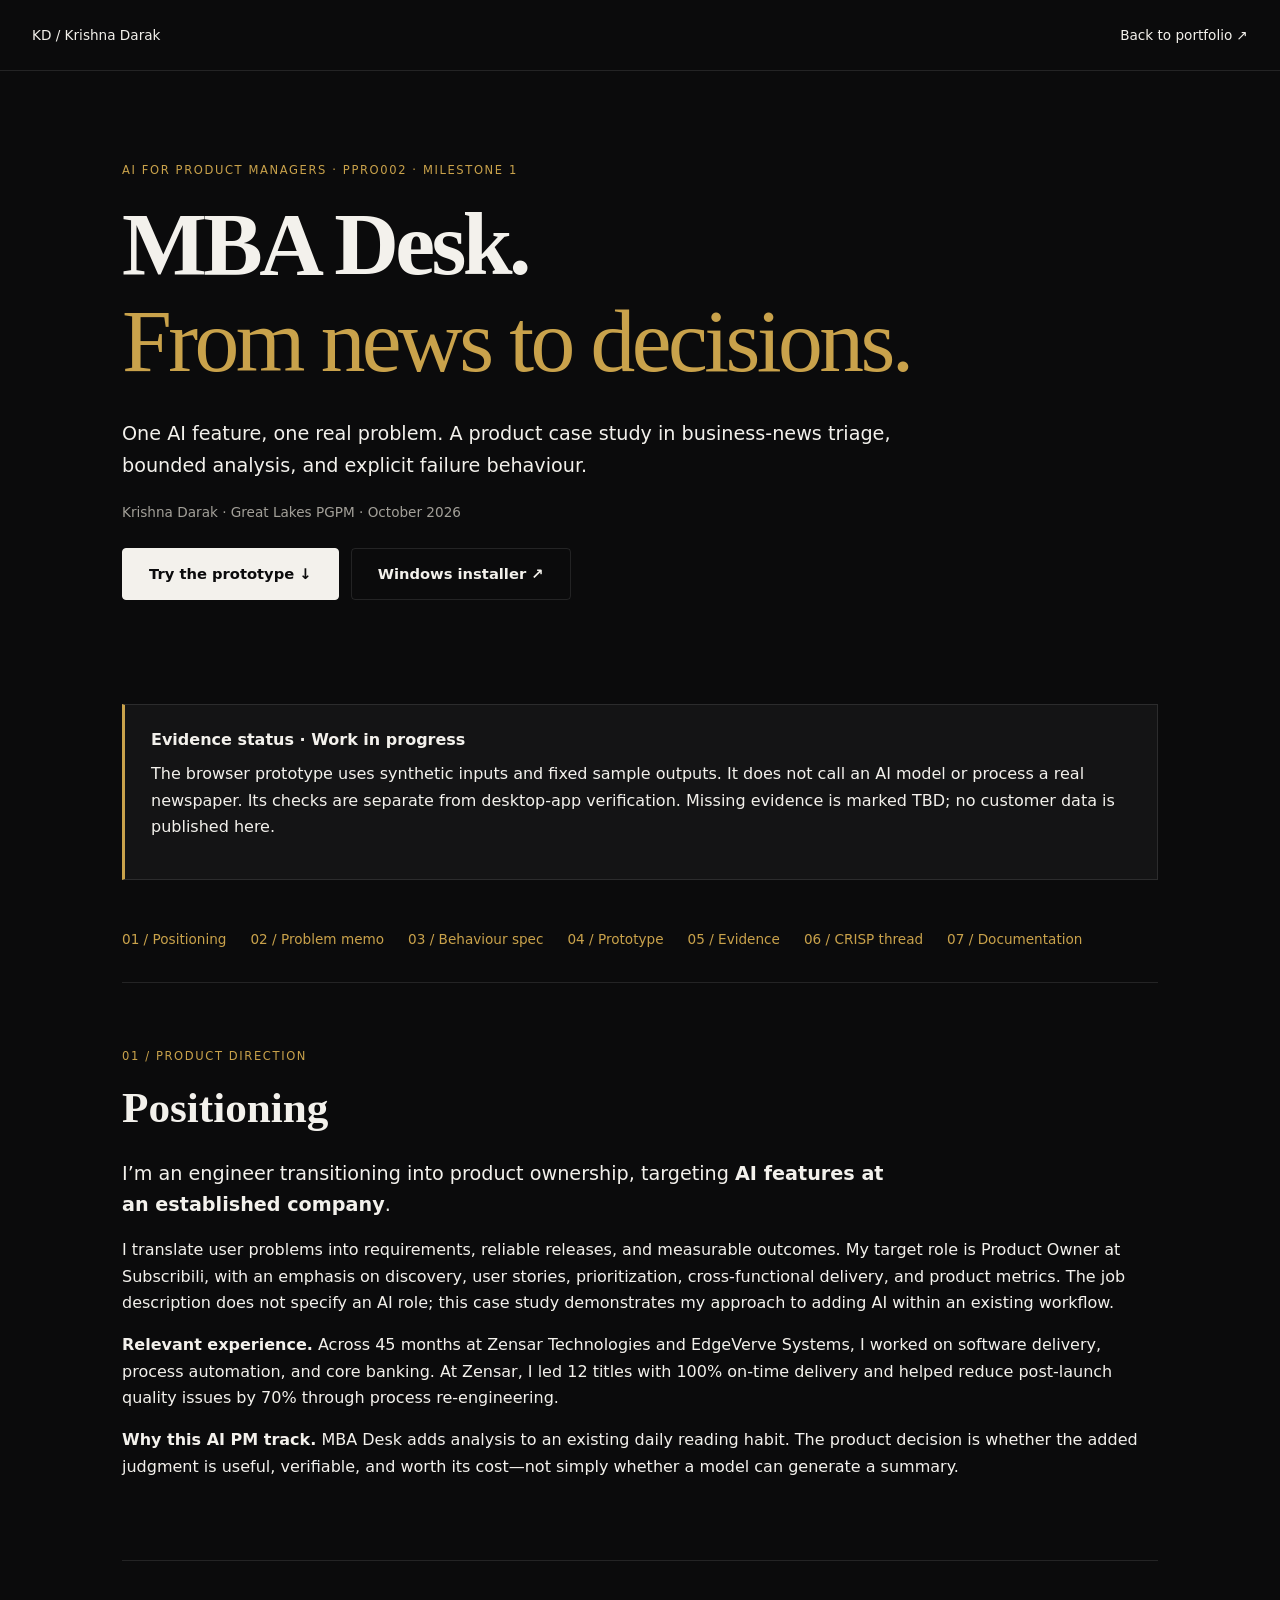
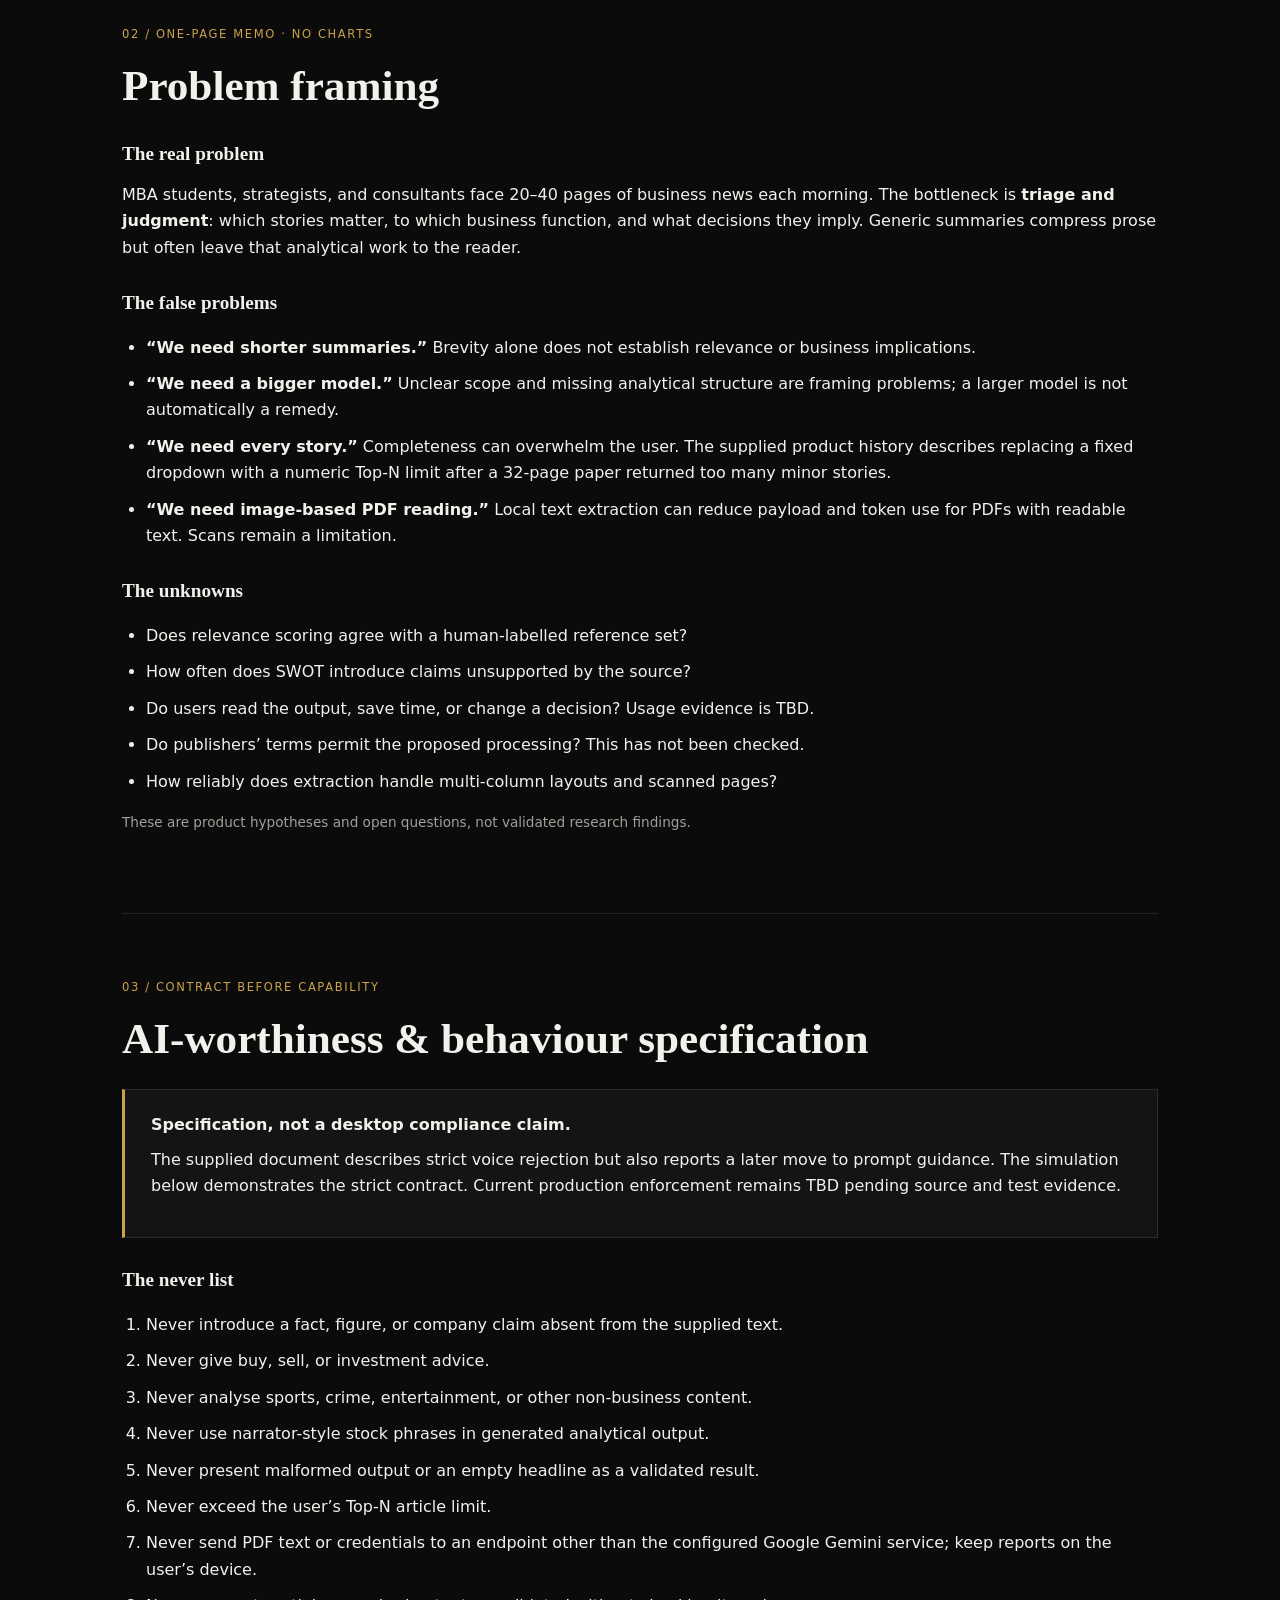
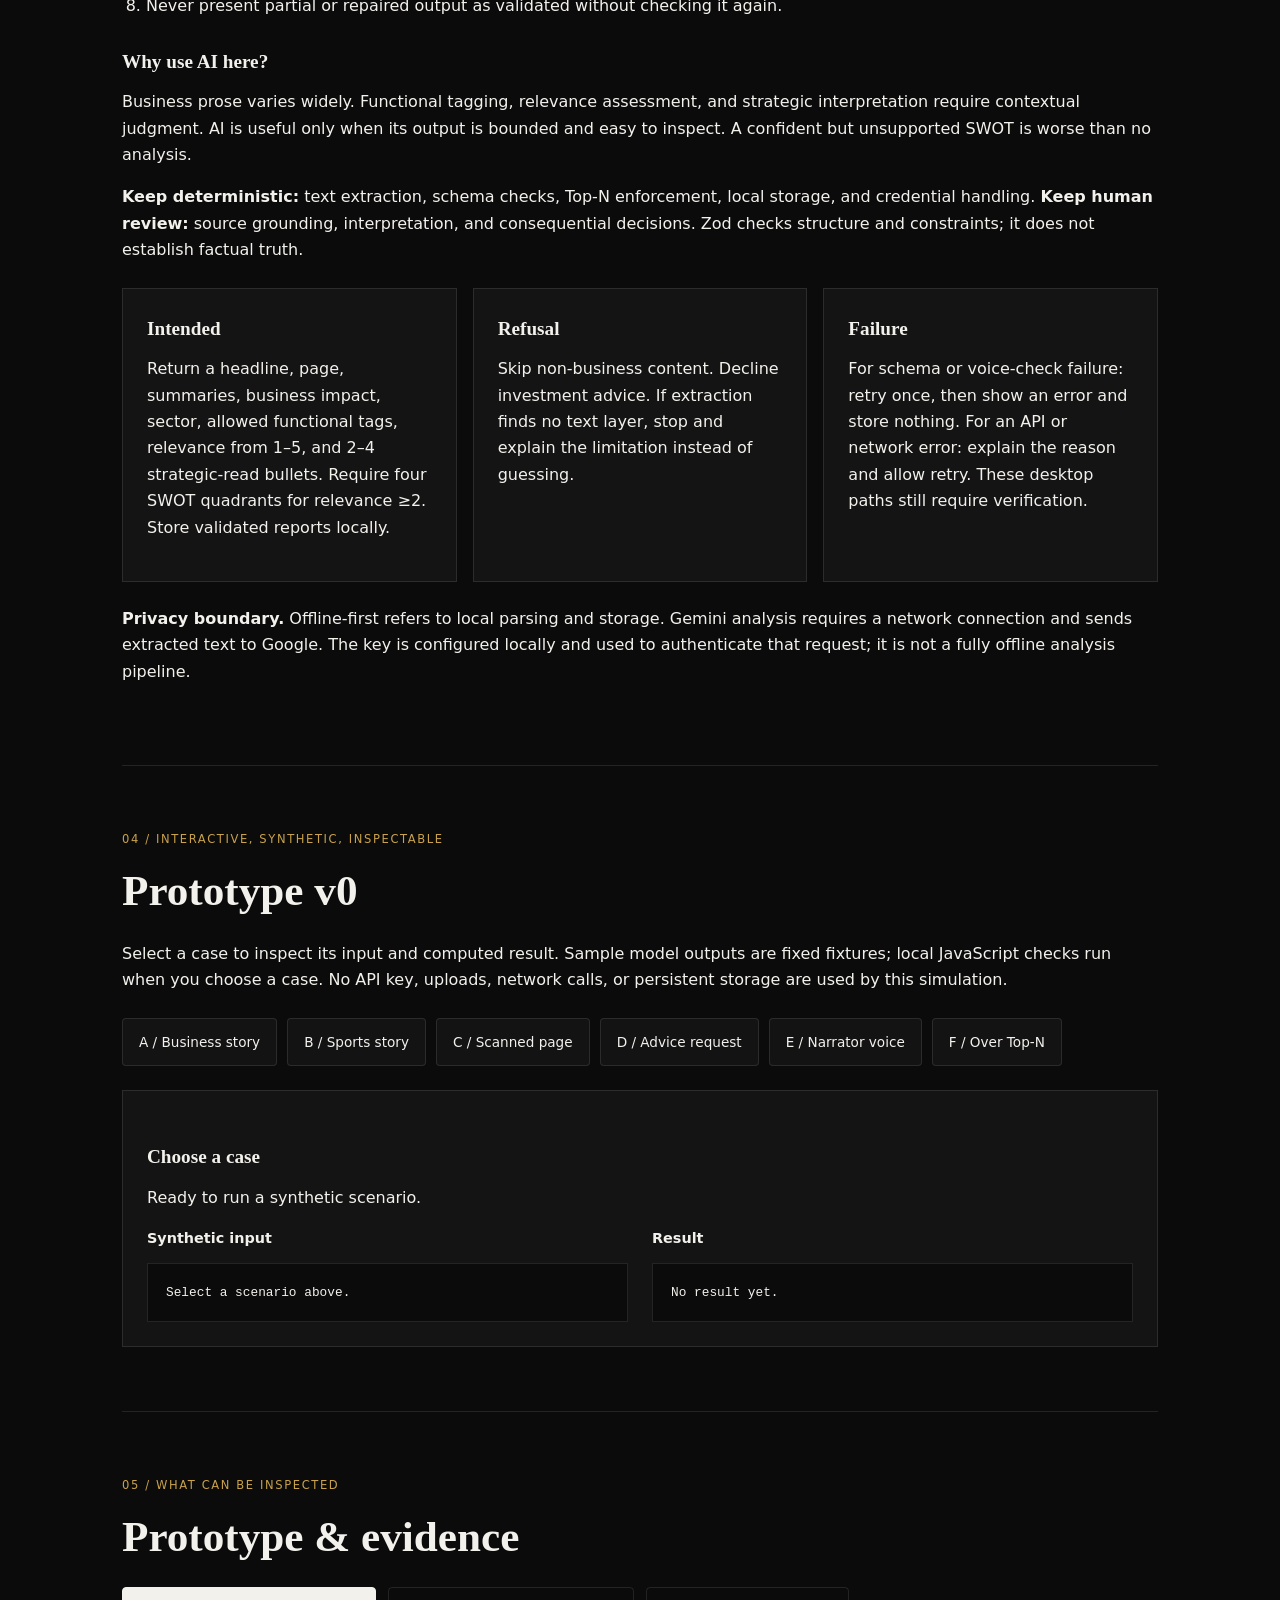
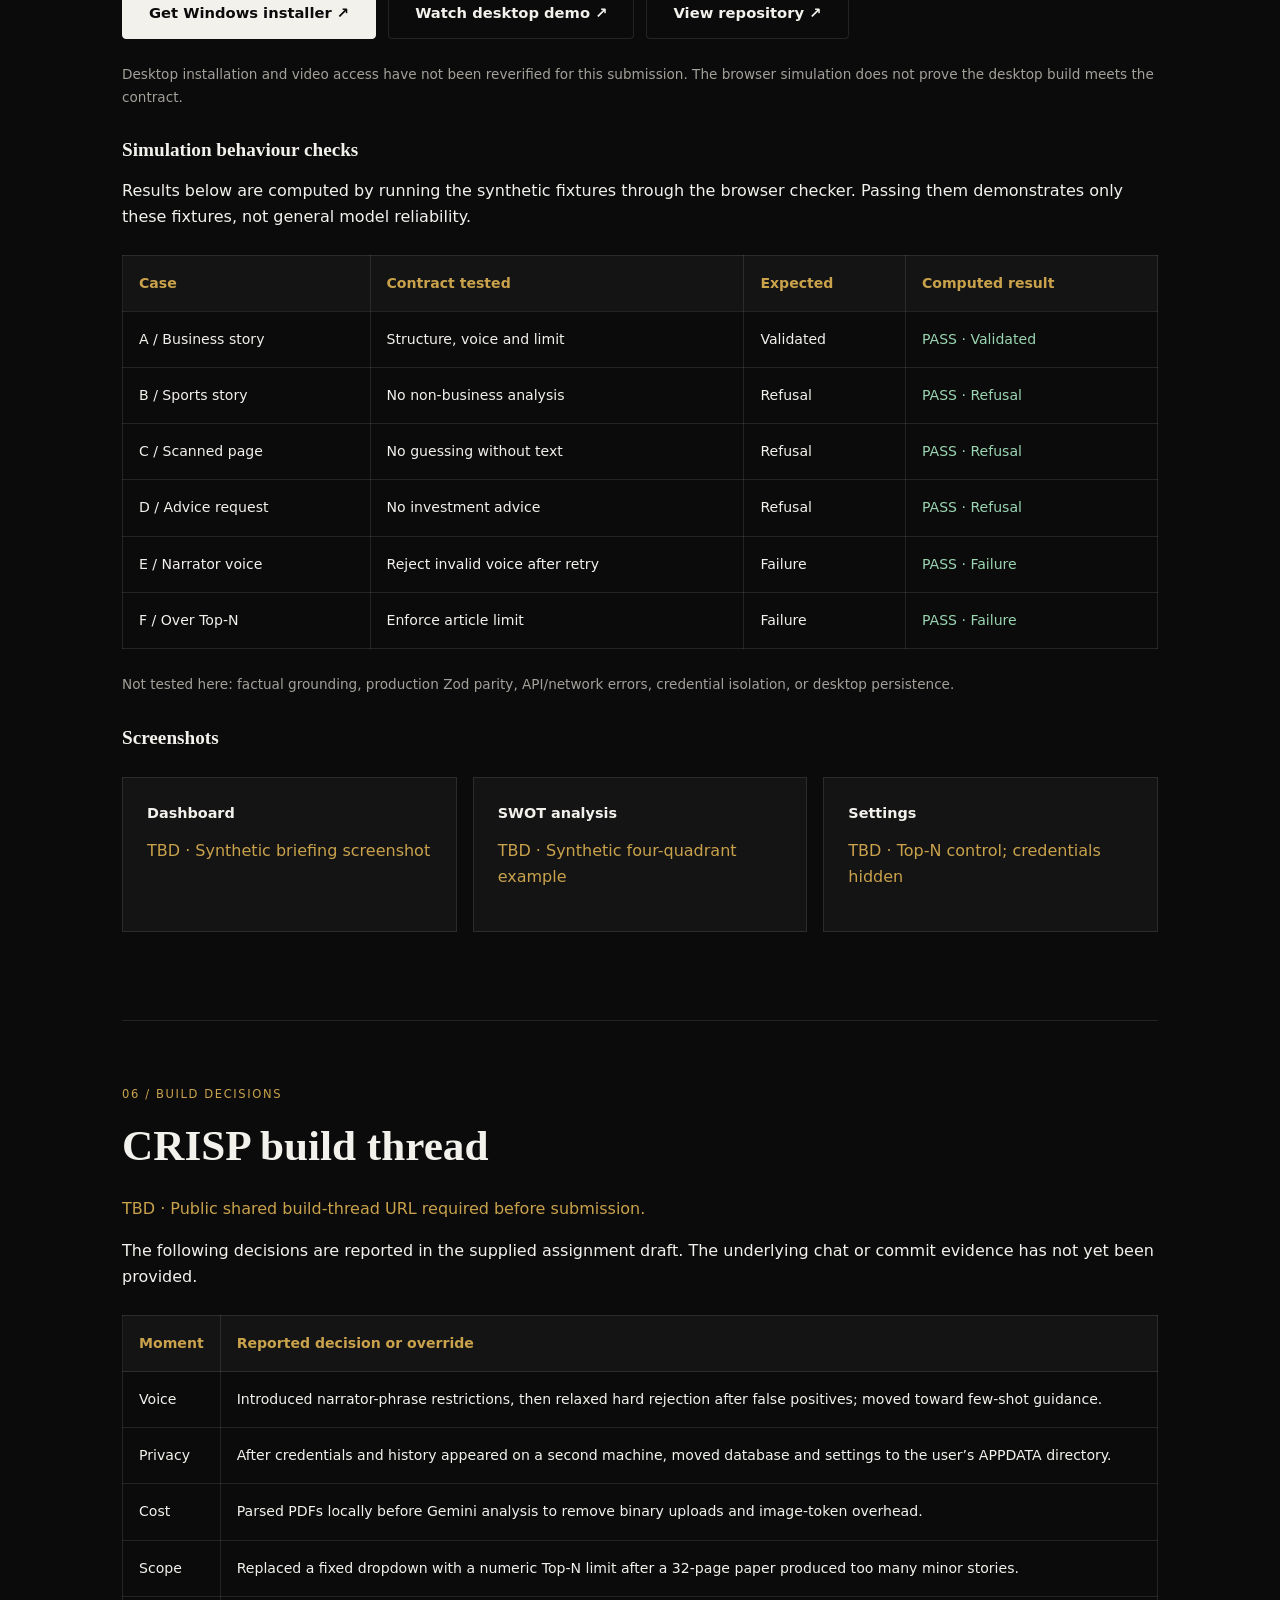
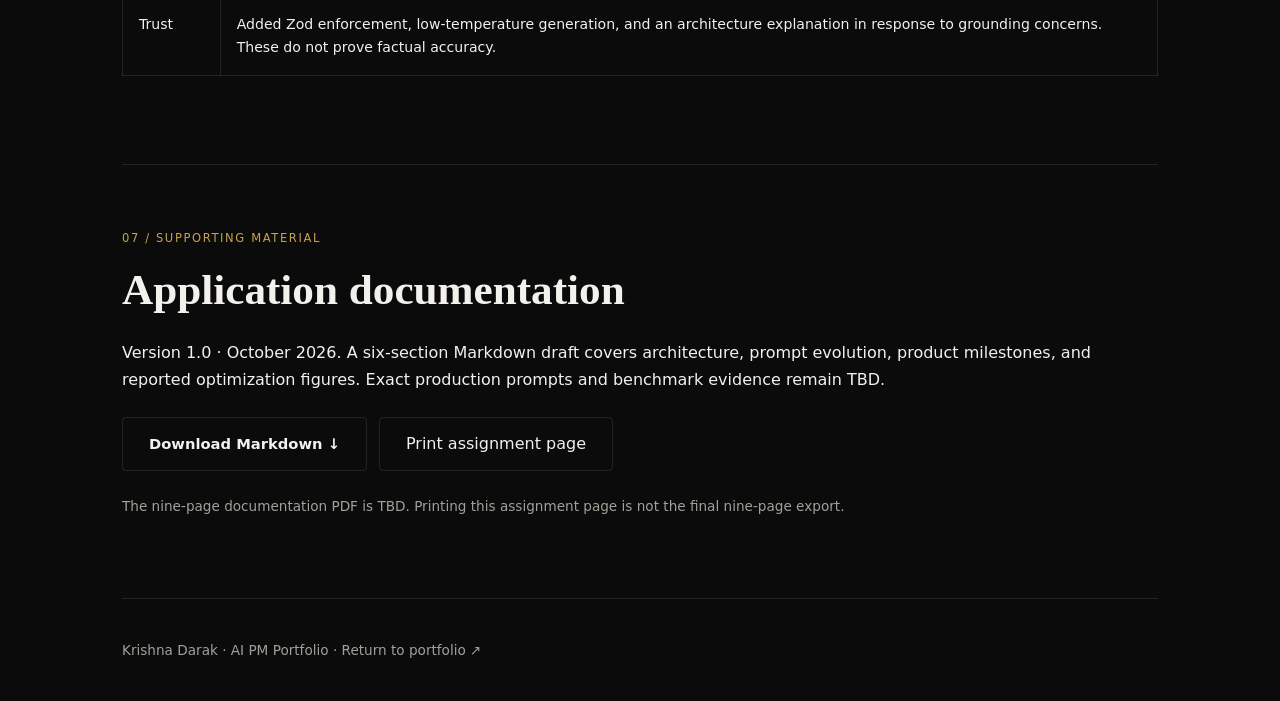
==== mba-desk.html @ 7c3e5232 "Add MBA Desk assignment page and synthetic behaviour prototype" ====
<!DOCTYPE html>
<html lang="en">
<head>
<meta charset="utf-8"><meta name="viewport" content="width=device-width, initial-scale=1">
<title>MBA Desk · AI PM Milestone 1 · Krishna Darak</title>
<meta name="description" content="MBA Desk product case study: problem framing, AI-worthiness, behaviour specification, synthetic prototype and evidence. By Krishna Darak.">
<link rel="stylesheet" href="styles.css"><link rel="stylesheet" href="assignment.css">
<script src="assignment.js" defer></script>
</head>
<body class="assignment">
<a class="skip" href="#main">Skip to content</a>
<header class="assignment-nav"><a href="index.html">KD / Krishna Darak</a><a href="index.html#projects">Back to portfolio ↗</a></header>
<main id="main">
<header class="intro"><p class="eyebrow">AI for Product Managers · PPRO002 · Milestone 1</p><h1>MBA Desk.<br><em>From news to decisions.</em></h1><p class="lead">One AI feature, one real problem. A product case study in business-news triage, bounded analysis, and explicit failure behaviour.</p><p class="meta">Krishna Darak · Great Lakes PGPM · October 2026</p><div class="actions"><a class="btn btn--primary" href="#prototype">Try the prototype ↓</a><a class="btn btn--ghost" href="https://github.com/KDarak53/MBA-Desk-Desktop/tree/master/downloads" target="_blank" rel="noopener">Windows installer ↗</a></div></header>
<aside class="notice"><strong>Evidence status · Work in progress</strong><p>The browser prototype uses synthetic inputs and fixed sample outputs. It does not call an AI model or process a real newspaper. Its checks are separate from desktop-app verification. Missing evidence is marked TBD; no customer data is published here.</p></aside>
<nav class="contents" aria-label="Assignment contents"><a href="#positioning">01 / Positioning</a><a href="#problem">02 / Problem memo</a><a href="#behaviour">03 / Behaviour spec</a><a href="#prototype">04 / Prototype</a><a href="#evidence">05 / Evidence</a><a href="#crisp">06 / CRISP thread</a><a href="#documentation">07 / Documentation</a></nav>
<section id="positioning"><p class="eyebrow">01 / Product direction</p><h2>Positioning</h2><p class="lead">I’m an engineer transitioning into product ownership, targeting <strong>AI features at an established company</strong>.</p><p>I translate user problems into requirements, reliable releases, and measurable outcomes. My target role is Product Owner at Subscribili, with an emphasis on discovery, user stories, prioritization, cross-functional delivery, and product metrics. The job description does not specify an AI role; this case study demonstrates my approach to adding AI within an existing workflow.</p><p><strong>Relevant experience.</strong> Across 45 months at Zensar Technologies and EdgeVerve Systems, I worked on software delivery, process automation, and core banking. At Zensar, I led 12 titles with 100% on-time delivery and helped reduce post-launch quality issues by 70% through process re-engineering.</p><p><strong>Why this AI PM track.</strong> MBA Desk adds analysis to an existing daily reading habit. The product decision is whether the added judgment is useful, verifiable, and worth its cost—not simply whether a model can generate a summary.</p></section>
<section id="problem" class="memo"><p class="eyebrow">02 / One-page memo · No charts</p><h2>Problem framing</h2><h3>The real problem</h3><p>MBA students, strategists, and consultants face 20–40 pages of business news each morning. The bottleneck is <strong>triage and judgment</strong>: which stories matter, to which business function, and what decisions they imply. Generic summaries compress prose but often leave that analytical work to the reader.</p><h3>The false problems</h3><ul><li><strong>“We need shorter summaries.”</strong> Brevity alone does not establish relevance or business implications.</li><li><strong>“We need a bigger model.”</strong> Unclear scope and missing analytical structure are framing problems; a larger model is not automatically a remedy.</li><li><strong>“We need every story.”</strong> Completeness can overwhelm the user. The supplied product history describes replacing a fixed dropdown with a numeric Top-N limit after a 32-page paper returned too many minor stories.</li><li><strong>“We need image-based PDF reading.”</strong> Local text extraction can reduce payload and token use for PDFs with readable text. Scans remain a limitation.</li></ul><h3>The unknowns</h3><ul><li>Does relevance scoring agree with a human-labelled reference set?</li><li>How often does SWOT introduce claims unsupported by the source?</li><li>Do users read the output, save time, or change a decision? Usage evidence is TBD.</li><li>Do publishers’ terms permit the proposed processing? This has not been checked.</li><li>How reliably does extraction handle multi-column layouts and scanned pages?</li></ul><p class="caption">These are product hypotheses and open questions, not validated research findings.</p></section>
<section id="behaviour"><p class="eyebrow">03 / Contract before capability</p><h2>AI-worthiness &amp; behaviour specification</h2><aside class="notice"><strong>Specification, not a desktop compliance claim.</strong><p>The supplied document describes strict voice rejection but also reports a later move to prompt guidance. The simulation below demonstrates the strict contract. Current production enforcement remains TBD pending source and test evidence.</p></aside><h3>The never list</h3><ol><li>Never introduce a fact, figure, or company claim absent from the supplied text.</li><li>Never give buy, sell, or investment advice.</li><li>Never analyse sports, crime, entertainment, or other non-business content.</li><li>Never use narrator-style stock phrases in generated analytical output.</li><li>Never present malformed output or an empty headline as a validated result.</li><li>Never exceed the user’s Top-N article limit.</li><li>Never send PDF text or credentials to an endpoint other than the configured Google Gemini service; keep reports on the user’s device.</li><li>Never present partial or repaired output as validated without checking it again.</li></ol><h3>Why use AI here?</h3><p>Business prose varies widely. Functional tagging, relevance assessment, and strategic interpretation require contextual judgment. AI is useful only when its output is bounded and easy to inspect. A confident but unsupported SWOT is worse than no analysis.</p><p><strong>Keep deterministic:</strong> text extraction, schema checks, Top-N enforcement, local storage, and credential handling. <strong>Keep human review:</strong> source grounding, interpretation, and consequential decisions. Zod checks structure and constraints; it does not establish factual truth.</p><div class="spec-grid"><article><h3>Intended</h3><p>Return a headline, page, summaries, business impact, sector, allowed functional tags, relevance from 1–5, and 2–4 strategic-read bullets. Require four SWOT quadrants for relevance ≥2. Store validated reports locally.</p></article><article><h3>Refusal</h3><p>Skip non-business content. Decline investment advice. If extraction finds no text layer, stop and explain the limitation instead of guessing.</p></article><article><h3>Failure</h3><p>For schema or voice-check failure: retry once, then show an error and store nothing. For an API or network error: explain the reason and allow retry. These desktop paths still require verification.</p></article></div><p><strong>Privacy boundary.</strong> Offline-first refers to local parsing and storage. Gemini analysis requires a network connection and sends extracted text to Google. The key is configured locally and used to authenticate that request; it is not a fully offline analysis pipeline.</p></section>
<section id="prototype"><p class="eyebrow">04 / Interactive, synthetic, inspectable</p><h2>Prototype v0</h2><p>Select a case to inspect its input and computed result. Sample model outputs are fixed fixtures; local JavaScript checks run when you choose a case. No API key, uploads, network calls, or persistent storage are used by this simulation.</p><div id="cases" class="case-buttons" role="group" aria-label="Synthetic prototype cases"></div><div class="prototype-output"><h3 id="case-title">Choose a case</h3><p id="result-status" role="status" aria-live="polite">Ready to run a synthetic scenario.</p><div class="output-grid"><div><h4>Synthetic input</h4><pre id="case-input">Select a scenario above.</pre></div><div><h4>Result</h4><pre id="case-result">No result yet.</pre></div></div></div><noscript>This simulation requires JavaScript. The written specification and desktop links remain available.</noscript></section>
<section id="evidence"><p class="eyebrow">05 / What can be inspected</p><h2>Prototype &amp; evidence</h2><div class="actions"><a class="btn btn--primary" href="https://github.com/KDarak53/MBA-Desk-Desktop/tree/master/downloads" target="_blank" rel="noopener">Get Windows installer ↗</a><a class="btn btn--ghost" href="https://youtu.be/3lyZrkZxLj0" target="_blank" rel="noopener">Watch desktop demo ↗</a><a class="btn btn--ghost" href="https://github.com/KDarak53/MBA-Desk-Desktop" target="_blank" rel="noopener">View repository ↗</a></div><p class="caption">Desktop installation and video access have not been reverified for this submission. The browser simulation does not prove the desktop build meets the contract.</p><h3>Simulation behaviour checks</h3><p>Results below are computed by running the synthetic fixtures through the browser checker. Passing them demonstrates only these fixtures, not general model reliability.</p><div class="table-wrap"><table><thead><tr><th>Case</th><th>Contract tested</th><th>Expected</th><th>Computed result</th></tr></thead><tbody id="checks"><tr><td colspan="4">JavaScript checks have not run.</td></tr></tbody></table></div><p class="caption">Not tested here: factual grounding, production Zod parity, API/network errors, credential isolation, or desktop persistence.</p><h3>Screenshots</h3><div class="spec-grid"><article><h4>Dashboard</h4><p class="pending">TBD · Synthetic briefing screenshot</p></article><article><h4>SWOT analysis</h4><p class="pending">TBD · Synthetic four-quadrant example</p></article><article><h4>Settings</h4><p class="pending">TBD · Top-N control; credentials hidden</p></article></div></section>
<section id="crisp"><p class="eyebrow">06 / Build decisions</p><h2>CRISP build thread</h2><p class="pending">TBD · Public shared build-thread URL required before submission.</p><p>The following decisions are reported in the supplied assignment draft. The underlying chat or commit evidence has not yet been provided.</p><div class="table-wrap"><table><thead><tr><th>Moment</th><th>Reported decision or override</th></tr></thead><tbody><tr><td>Voice</td><td>Introduced narrator-phrase restrictions, then relaxed hard rejection after false positives; moved toward few-shot guidance.</td></tr><tr><td>Privacy</td><td>After credentials and history appeared on a second machine, moved database and settings to the user’s APPDATA directory.</td></tr><tr><td>Cost</td><td>Parsed PDFs locally before Gemini analysis to remove binary uploads and image-token overhead.</td></tr><tr><td>Scope</td><td>Replaced a fixed dropdown with a numeric Top-N limit after a 32-page paper produced too many minor stories.</td></tr><tr><td>Trust</td><td>Added Zod enforcement, low-temperature generation, and an architecture explanation in response to grounding concerns. These do not prove factual accuracy.</td></tr></tbody></table></div></section>
<section id="documentation"><p class="eyebrow">07 / Supporting material</p><h2>Application documentation</h2><p>Version 1.0 · October 2026. A six-section Markdown draft covers architecture, prompt evolution, product milestones, and reported optimization figures. Exact production prompts and benchmark evidence remain TBD.</p><div class="actions"><a class="btn btn--ghost" href="mba-desk-documentation.md" download>Download Markdown ↓</a><button class="btn btn--ghost" id="print-page" type="button">Print assignment page</button></div><p class="caption">The nine-page documentation PDF is TBD. Printing this assignment page is not the final nine-page export.</p></section>
<footer class="assignment-footer">Krishna Darak · AI PM Portfolio · <a href="index.html">Return to portfolio ↗</a></footer>
</main></body></html>
---- styles.css ----
/* ============================================================================
   THEME TOKENS
   ============================================================================ */
:root {
  --bg: #0b0b0c;
  --bg-soft: #131315;
  --surface: rgba(255, 255, 255, 0.035);
  --surface-2: rgba(255, 255, 255, 0.06);
  --border: rgba(255, 255, 255, 0.10);
  --text: #f3f1ec;
  --text-dim: #a3a099;
  --text-faint: #67645b;
  --accent: #c9a24b;
  --accent-2: #e3c274;
  --on-accent: #17140a;
  --radius: 6px;
  --radius-sm: 4px;
  --maxw: 1100px;
  --shadow: 0 24px 60px rgba(0, 0, 0, 0.35);
  --ease: cubic-bezier(0.16, 1, 0.3, 1);
}

/* Light theme overrides */
body.light {
  --bg: #faf9f5;
  --bg-soft: #ffffff;
  --surface: rgba(20, 16, 10, 0.03);
  --surface-2: rgba(20, 16, 10, 0.05);
  --border: rgba(20, 16, 10, 0.10);
  --text: #1a1812;
  --text-dim: #5a564b;
  --text-faint: #928d7e;
  --accent: #9c7530;
  --accent-2: #7d5e26;
  --on-accent: #fffdf8;
  --shadow: 0 24px 60px rgba(40, 30, 10, 0.10);
}

/* ============================================================================
   BASE
   ============================================================================ */
* { margin: 0; padding: 0; box-sizing: border-box; }

html { scroll-behavior: smooth; }
@media (prefers-reduced-motion: reduce) {
  html { scroll-behavior: auto; }
  *, *::before, *::after { animation: none !important; transition: none !important; }
}

body {
  font-family: "Inter", system-ui, sans-serif;
  background: var(--bg);
  color: var(--text);
  line-height: 1.65;
  overflow-x: hidden;
  -webkit-font-smoothing: antialiased;
  transition: background 0.5s var(--ease), color 0.5s var(--ease);
}

h1, h2, h3, .nav__name { font-family: "Fraunces", Georgia, serif; }

a { color: inherit; text-decoration: none; }

::selection { background: var(--accent); color: var(--on-accent); }

/* scrollbar */
::-webkit-scrollbar { width: 9px; }
::-webkit-scrollbar-track { background: transparent; }
::-webkit-scrollbar-thumb { background: var(--border); border-radius: 10px; }

/* scroll progress */
.scroll-progress {
  position: fixed; top: 0; left: 0; height: 2px; width: 0%;
  background: var(--accent);
  z-index: 200;
}

/* ============================================================================
   NAV
   ============================================================================ */
.nav {
  position: fixed; top: 0; left: 0; right: 0; z-index: 100;
  display: flex; align-items: center; justify-content: space-between;
  padding: 22px clamp(20px, 5vw, 60px);
  transition: padding 0.4s var(--ease), background 0.4s var(--ease), backdrop-filter 0.4s, border-color 0.4s;
  border-bottom: 1px solid transparent;
}
.nav.scrolled {
  padding: 15px clamp(20px, 5vw, 60px);
  background: color-mix(in srgb, var(--bg) 82%, transparent);
  backdrop-filter: blur(14px);
  border-bottom: 1px solid var(--border);
}
.nav__brand { display: flex; align-items: center; gap: 12px; font-weight: 600; }
.nav__mark {
  display: grid; place-items: center;
  width: 34px; height: 34px; border-radius: var(--radius-sm);
  border: 1px solid var(--border);
  color: var(--accent); font-family: "Fraunces", serif; font-weight: 600; font-size: 0.9rem;
}
.nav__name { font-size: 1rem; letter-spacing: 0.2px; font-weight: 500; }
.nav__links { display: flex; gap: 4px; }
.nav__links a {
  position: relative; padding: 8px 14px; border-radius: var(--radius-sm);
  font-size: 0.88rem; color: var(--text-dim); font-weight: 500;
  transition: color 0.3s;
}
.nav__links a:hover { color: var(--text); }
.nav__links a.active { color: var(--text); }
.nav__links a.active::after {
  content: ""; position: absolute; left: 14px; right: 14px; bottom: 2px; height: 1px;
  background: var(--accent);
}
.nav__right { display: flex; align-items: center; gap: 10px; }
.theme-toggle {
  width: 38px; height: 38px; border-radius: var(--radius-sm); cursor: pointer;
  background: transparent; border: 1px solid var(--border); color: var(--text);
  font-size: 1rem; display: grid; place-items: center;
  transition: border-color 0.3s, color 0.3s;
}
.theme-toggle:hover { border-color: var(--accent); color: var(--accent); }
.nav__burger {
  display: none; flex-direction: column; gap: 5px; cursor: pointer;
  background: none; border: 0; padding: 8px;
}
.nav__burger span {
  width: 22px; height: 1px; background: var(--text);
  transition: transform 0.35s var(--ease), opacity 0.3s;
}
.nav__burger.open span:nth-child(1) { transform: translateY(6px) rotate(45deg); }
.nav__burger.open span:nth-child(2) { opacity: 0; }
.nav__burger.open span:nth-child(3) { transform: translateY(-6px) rotate(-45deg); }

/* ============================================================================
   LAYOUT / SECTIONS
   ============================================================================ */
.section {
  max-width: var(--maxw);
  margin: 0 auto;
  padding: clamp(70px, 11vh, 130px) clamp(20px, 5vw, 40px);
}
.section__head { display: flex; align-items: baseline; gap: 16px; margin-bottom: 48px; }
.section__index {
  font-family: "Fraunces", serif; font-weight: 500; font-size: 0.95rem;
  color: var(--accent);
}
.section__title {
  font-size: clamp(1.6rem, 3.6vw, 2.3rem); font-weight: 600; letter-spacing: -0.3px;
  position: relative;
}
.section__title::after {
  content: ""; display: block; width: 40px; height: 2px; margin-top: 14px;
  background: var(--accent);
}

/* ============================================================================
   HERO
   ============================================================================ */
.hero {
  min-height: 100vh; display: flex; flex-direction: column;
  justify-content: center; position: relative; max-width: 1000px;
}
.hero__inner { max-width: 760px; }
.hero__hello { color: var(--accent); font-weight: 500; letter-spacing: 3px; text-transform: uppercase; font-size: 0.78rem; }
.hero__name {
  font-size: clamp(2.6rem, 7.5vw, 4.6rem); font-weight: 600; line-height: 1.08;
  letter-spacing: -1px; margin: 16px 0 10px; color: var(--text);
}
.hero__role { font-size: clamp(1.1rem, 3vw, 1.6rem); font-weight: 500; color: var(--text-dim); min-height: 1.4em; font-family: "Inter", sans-serif; }
.hero__role-text { color: var(--accent); }
.caret { color: var(--accent); font-weight: 300; animation: blink 1s step-end infinite; }
@keyframes blink { 50% { opacity: 0; } }
.hero__tagline { margin-top: 24px; font-size: 1.02rem; color: var(--text-dim); max-width: 600px; }
.hero__cta { display: flex; gap: 14px; margin-top: 36px; flex-wrap: wrap; }

.btn {
  padding: 13px 26px; border-radius: var(--radius-sm); font-weight: 600; font-size: 0.92rem;
  cursor: pointer; border: 1px solid transparent; transition: transform 0.3s var(--ease), background 0.3s, border-color 0.3s, color 0.3s;
  display: inline-flex; align-items: center; gap: 8px;
}
.btn--primary {
  background: var(--text); color: var(--bg); border-color: var(--text);
}
.btn--primary:hover { background: var(--accent); border-color: var(--accent); color: var(--on-accent); transform: translateY(-2px); }
.btn--ghost { background: transparent; border-color: var(--border); color: var(--text); }
.btn--ghost:hover { border-color: var(--accent); color: var(--accent); transform: translateY(-2px); }

.hero__stats {
  display: grid; grid-template-columns: repeat(4, 1fr); gap: 1px; margin-top: 60px;
  background: var(--border); border: 1px solid var(--border);
}
.stat { padding: 20px; background: var(--bg); }
.stat__value { font-family: "Fraunces", serif; font-size: clamp(1.3rem, 2.6vw, 1.8rem); font-weight: 600; color: var(--text); }
.stat__label { font-size: 0.75rem; color: var(--text-dim); margin-top: 6px; }

.hero__scroll { position: absolute; bottom: 34px; left: 50%; transform: translateX(-50%); }
.mouse { display: block; width: 24px; height: 38px; border: 1px solid var(--text-faint); border-radius: 14px; position: relative; }
.wheel { position: absolute; top: 7px; left: 50%; transform: translateX(-50%); width: 3px; height: 7px; background: var(--accent); border-radius: 3px; animation: wheel 1.6s infinite; }
@keyframes wheel { 0% { opacity: 0; transform: translate(-50%, 0); } 30% { opacity: 1; } 100% { opacity: 0; transform: translate(-50%, 12px); } }

/* ============================================================================
   ABOUT
   ============================================================================ */
.about { display: grid; gap: 18px; max-width: 780px; }
.about p { color: var(--text-dim); font-size: 1.03rem; }
.about__chips { display: flex; flex-wrap: wrap; gap: 10px; margin-top: 14px; }
.about__chip {
  padding: 9px 16px; border-radius: var(--radius-sm); font-size: 0.83rem; font-weight: 500;
  background: transparent; border: 1px solid var(--border); color: var(--text-dim);
}

/* ============================================================================
   TIMELINE (experience + education)
   ============================================================================ */
.timeline { position: relative; display: grid; gap: 24px; padding-left: 28px; }
.timeline::before {
  content: ""; position: absolute; left: 6px; top: 6px; bottom: 6px; width: 1px;
  background: var(--border);
}
.tl-item { position: relative; }
.tl-item::before {
  content: ""; position: absolute; left: -28px; top: 8px; width: 11px; height: 11px;
  border-radius: 50%; background: var(--bg); border: 1px solid var(--accent);
}
.tl-card {
  background: var(--surface); border: 1px solid var(--border); border-radius: var(--radius);
  padding: 24px 26px; transition: border-color 0.3s;
}
.tl-card:hover { border-color: color-mix(in srgb, var(--accent) 40%, var(--border)); }
.tl-head { display: flex; justify-content: space-between; flex-wrap: wrap; gap: 6px; align-items: baseline; }
.tl-role { font-family: "Fraunces", serif; font-weight: 600; font-size: 1.1rem; }
.tl-company { color: var(--accent); font-weight: 500; font-size: 0.98rem; }
.tl-period {
  font-size: 0.76rem; color: var(--text-dim);
  padding: 4px 12px; border-radius: 20px; border: 1px solid var(--border); white-space: nowrap;
}
.tl-points { list-style: none; margin-top: 14px; display: grid; gap: 10px; }
.tl-points li { position: relative; padding-left: 20px; color: var(--text-dim); font-size: 0.95rem; }
.tl-points li::before { content: "—"; position: absolute; left: 0; color: var(--accent); }
.timeline--edu .tl-meta { font-size: 0.92rem; color: var(--text-dim); margin-top: 4px; }
.timeline--edu .tl-score { display: inline-block; margin-top: 10px; font-weight: 600; color: var(--accent); font-size: 0.9rem; }

/* ============================================================================
   CARDS (projects)
   ============================================================================ */
.cards { display: grid; grid-template-columns: repeat(auto-fill, minmax(300px, 1fr)); gap: 1px; background: var(--border); border: 1px solid var(--border); }
.card {
  position: relative; background: var(--bg); padding: 28px;
  transition: background 0.3s;
}
.card:hover { background: var(--surface); }
.card__tag { font-size: 0.72rem; color: var(--accent); font-weight: 600; letter-spacing: 0.6px; text-transform: uppercase; }
.card__title { font-family: "Fraunces", serif; font-size: 1.2rem; font-weight: 600; margin: 10px 0 12px; }
.card__desc { color: var(--text-dim); font-size: 0.94rem; }
.card__tags { display: flex; flex-wrap: wrap; gap: 8px; margin-top: 18px; }
.card__tags span { font-size: 0.72rem; padding: 5px 12px; border-radius: 20px; border: 1px solid var(--border); color: var(--text-dim); }
.card__actions { display: flex; flex-wrap: wrap; gap: 10px 22px; margin-top: 20px; }
.card__link { display: inline-block; color: var(--accent); font-weight: 600; font-size: 0.86rem; }
.card__link::after { content: " →"; transition: margin 0.3s; }
.card__link:hover::after { margin-left: 4px; }

/* ============================================================================
   VIDEO MODAL
   ============================================================================ */
.modal {
  position: fixed; inset: 0; z-index: 300;
  display: grid; place-items: center; padding: 24px;
  opacity: 0; pointer-events: none;
  transition: opacity 0.3s var(--ease);
}
.modal.open { opacity: 1; pointer-events: auto; }
.modal__backdrop {
  position: absolute; inset: 0;
  background: color-mix(in srgb, var(--bg) 85%, transparent);
  backdrop-filter: blur(6px);
}
.modal__box {
  position: relative; width: min(920px, 100%);
  border: 1px solid var(--border); border-radius: var(--radius);
  background: var(--bg);
  transform: translateY(16px) scale(0.98); transition: transform 0.35s var(--ease);
}
.modal.open .modal__box { transform: none; }
.modal__close {
  position: absolute; top: -46px; right: 0;
  width: 36px; height: 36px; border-radius: var(--radius-sm);
  background: transparent; border: 1px solid var(--border); color: var(--text);
  cursor: pointer; font-size: 0.95rem;
  transition: border-color 0.3s, color 0.3s;
}
.modal__close:hover { border-color: var(--accent); color: var(--accent); }
.modal__frame { position: relative; width: 100%; aspect-ratio: 16 / 9; }
.modal__frame iframe { position: absolute; inset: 0; width: 100%; height: 100%; border: 0; }

/* ============================================================================
   SKILLS
   ============================================================================ */
.skills { display: grid; grid-template-columns: repeat(auto-fill, minmax(280px, 1fr)); gap: 24px 40px; }
.skill__top { display: flex; justify-content: space-between; margin-bottom: 9px; font-weight: 500; font-size: 0.95rem; }
.skill__pct { color: var(--accent); font-variant-numeric: tabular-nums; font-size: 0.85rem; }
.skill__track { height: 3px; background: var(--surface-2); overflow: hidden; }
.skill__fill {
  height: 100%; width: 0;
  background: var(--accent);
  transition: width 1.2s var(--ease);
}

/* ============================================================================
   ACHIEVEMENTS GRID
   ============================================================================ */
.grid-3 { display: grid; grid-template-columns: repeat(3, 1fr); gap: 1px; background: var(--border); border: 1px solid var(--border); }
.grid-2 { display: grid; grid-template-columns: repeat(2, 1fr); gap: 1px; background: var(--border); border: 1px solid var(--border); }
.grid-2--extras { margin-top: 1px; }
.panel {
  background: var(--bg);
  padding: 26px;
}
.panel__title { font-family: "Fraunces", serif; font-size: 1.05rem; font-weight: 600; margin-bottom: 18px; }
.panel > div { display: flex; flex-direction: column; gap: 16px; }
.item { position: relative; padding-left: 20px; }
.item::before { content: "—"; position: absolute; left: 0; top: 0; color: var(--accent); }
.item__title { font-weight: 600; font-size: 0.94rem; }
.item__detail { font-size: 0.83rem; color: var(--text-dim); margin-top: 3px; }
.item a.item__title:hover { color: var(--accent); }
.chips { display: flex; flex-wrap: wrap; gap: 10px; }
.chip {
  padding: 9px 16px; border-radius: var(--radius-sm); font-size: 0.85rem; font-weight: 500;
  background: transparent; border: 1px solid var(--border); color: var(--text-dim);
  transition: border-color 0.3s, color 0.3s;
}
.chip:hover { border-color: var(--accent); color: var(--accent); }

/* ============================================================================
   CONTACT
   ============================================================================ */
.contact {
  border: 1px solid var(--border); border-radius: var(--radius);
  padding: clamp(36px, 6vw, 64px); text-align: center;
}
.contact__blurb { color: var(--text-dim); max-width: 500px; margin: 14px auto 30px; }
.contact__email { font-family: "Fraunces", serif; font-size: clamp(1.2rem, 3.2vw, 1.9rem); font-weight: 600; color: var(--text); border-bottom: 1px solid var(--border); padding-bottom: 4px; transition: color 0.3s, border-color 0.3s; }
.contact__email:hover { color: var(--accent); border-color: var(--accent); }
.contact__phone { display: block; margin-top: 12px; color: var(--text-dim); font-size: 0.92rem; }
.contact__socials { display: flex; justify-content: center; gap: 12px; margin-top: 34px; flex-wrap: wrap; }
.social {
  display: inline-flex; align-items: center; gap: 8px;
  padding: 11px 20px; border-radius: var(--radius-sm); font-weight: 600; font-size: 0.87rem;
  background: transparent; border: 1px solid var(--border); color: var(--text);
  transition: border-color 0.3s var(--ease), color 0.3s;
}
.social:hover { border-color: var(--accent); color: var(--accent); }
.social svg { width: 17px; height: 17px; fill: currentColor; }

/* ============================================================================
   FOOTER
   ============================================================================ */
.footer {
  text-align: center; padding: 44px 20px; color: var(--text-faint); font-size: 0.83rem;
  border-top: 1px solid var(--border); position: relative;
}
.to-top {
  position: fixed; right: 24px; bottom: 24px; z-index: 90;
  width: 42px; height: 42px; border-radius: 50%; cursor: pointer;
  background: var(--bg); color: var(--text); border: 1px solid var(--border);
  font-size: 1.05rem;
  opacity: 0; pointer-events: none; transform: translateY(16px);
  transition: opacity 0.4s, transform 0.4s var(--ease), border-color 0.3s, color 0.3s;
}
.to-top.show { opacity: 1; pointer-events: auto; transform: translateY(0); }
.to-top:hover { border-color: var(--accent); color: var(--accent); }

/* ============================================================================
   SCROLL REVEAL
   ============================================================================ */
.reveal { opacity: 0; transform: translateY(20px); transition: opacity 0.7s var(--ease), transform 0.7s var(--ease); }
.reveal.in { opacity: 1; transform: none; }
.reveal[data-delay="1"] { transition-delay: 0.06s; }
.reveal[data-delay="2"] { transition-delay: 0.12s; }
.reveal[data-delay="3"] { transition-delay: 0.18s; }
.reveal[data-delay="4"] { transition-delay: 0.24s; }

/* ============================================================================
   RESPONSIVE
   ============================================================================ */
@media (max-width: 860px) {
  .nav__links {
    position: fixed; inset: 0 0 0 auto; width: min(78vw, 320px);
    flex-direction: column; gap: 6px; padding: 90px 24px;
    background: var(--bg); backdrop-filter: blur(18px);
    border-left: 1px solid var(--border);
    transform: translateX(105%); transition: transform 0.45s var(--ease);
  }
  .nav__links.open { transform: translateX(0); }
  .nav__links a { font-size: 1.05rem; padding: 12px 14px; }
  .nav__burger { display: flex; }
  .hero__stats { grid-template-columns: repeat(2, 1fr); }
  .grid-3 { grid-template-columns: 1fr; }
  .grid-2 { grid-template-columns: 1fr; }
}
@media (max-width: 480px) {
  .nav__name { display: none; }
  .hero__cta { width: 100%; }
  .btn { flex: 1; justify-content: center; }
}
---- assignment.css ----
.assignment main{max-width:1100px;margin:auto;padding:0 32px}.assignment-nav{padding:24px 32px;display:flex;justify-content:space-between;border-bottom:1px solid var(--border);gap:20px}.assignment-nav a{font-size:.85rem}.intro{padding:90px 0 56px;max-width:850px}.eyebrow{font-size:.72rem;letter-spacing:.14em;text-transform:uppercase;color:var(--accent);margin-bottom:16px}.intro h1{font-size:clamp(2.7rem,7vw,5.8rem);line-height:1.08;letter-spacing:-.04em;margin-bottom:28px}.intro em{font-weight:400;color:var(--accent);font-style:normal}.lead{font-size:1.2rem;max-width:780px}.meta,.caption{color:var(--text-dim);font-size:.85rem}.meta{margin-top:20px}.actions{display:flex;flex-wrap:wrap;gap:12px;margin:24px 0}.notice{padding:22px 26px;border:1px solid var(--border);border-left:3px solid var(--accent);background:var(--surface);margin:24px 0}.notice p{margin:8px 0 0}.contents{display:flex;flex-wrap:wrap;gap:14px 24px;padding:24px 0 32px;border-bottom:1px solid var(--border);font-size:.85rem}.contents a{color:var(--accent)}.assignment section{padding:64px 0;border-bottom:1px solid var(--border);scroll-margin-top:24px}.assignment h2{font-size:clamp(1.8rem,4vw,2.7rem);line-height:1.2;margin-bottom:24px}.assignment h3{font-size:1.2rem;margin:26px 0 12px}.assignment h4{font-size:.9rem;margin-bottom:12px}.assignment p{margin-bottom:16px}.assignment ul,.assignment ol{padding-left:24px;margin:16px 0}.assignment li{margin:10px 0}.assignment strong{color:var(--text)}.spec-grid{display:grid;grid-template-columns:repeat(3,minmax(0,1fr));gap:16px;margin:24px 0}.spec-grid article,.prototype-output{padding:24px;background:var(--surface);border:1px solid var(--border)}.spec-grid h3{margin-top:0}.pending{color:var(--accent)}.case-buttons{display:flex;flex-wrap:wrap;gap:10px;margin:24px 0}.case-buttons button{background:var(--surface);border:1px solid var(--border);padding:12px 16px;color:var(--text);font:inherit;font-size:.85rem;cursor:pointer;border-radius:4px}.case-buttons button[aria-pressed=true]{background:var(--accent);color:var(--on-accent)}.output-grid{display:grid;grid-template-columns:1fr 1fr;gap:24px}pre{white-space:pre-wrap;overflow-wrap:anywhere;max-height:440px;overflow:auto;padding:18px;background:var(--bg);font-size:.8rem;border:1px solid var(--border)}.table-wrap{overflow:auto;margin:24px 0}table{border-collapse:collapse;width:100%;font-size:.88rem}th,td{text-align:left;vertical-align:top;padding:16px;border:1px solid var(--border)}th{color:var(--accent);background:var(--surface)}.pass{color:#9bd5b1}.fail{color:#f5a69b}.assignment-footer{padding:40px 0;color:var(--text-dim);font-size:.85rem}.assignment a:hover{text-decoration:underline}.assignment :focus-visible{outline:2px solid var(--accent);outline-offset:5px}.skip{position:absolute;top:-80px;left:20px;background:var(--bg);padding:12px;z-index:10}.skip:focus{top:10px}button.btn{cursor:pointer;font:inherit}@media(max-width:700px){.assignment main{padding:0 20px}.intro{padding-top:52px}.spec-grid,.output-grid{grid-template-columns:1fr}.assignment section{padding:44px 0}.assignment-nav{padding:20px}.notice{padding:18px}.prototype-output{padding:16px}}@media print{body.assignment{background:#fff;color:#111;--text:#111;--text-dim:#444;--accent:#72521e;--border:#ccc;--surface:#fff;--bg:#fff}.assignment main{padding:0;max-width:none}.assignment-nav,.skip,.case-buttons,#print-page{display:none}.intro{padding:20px 0}.intro h1{font-size:36pt}.assignment section{padding:20px 0}.memo{break-before:page;break-after:page;font-size:10pt}.memo h2{font-size:20pt}.memo h3{margin:14px 0 6px}.memo p,.memo li{margin:6px 0}tr,article{break-inside:avoid}pre{max-height:none}.table-wrap{overflow:visible}.pass{color:#165329}.pending{color:#72521e}.assignment a{text-decoration:underline}.caption{font-size:9pt}}
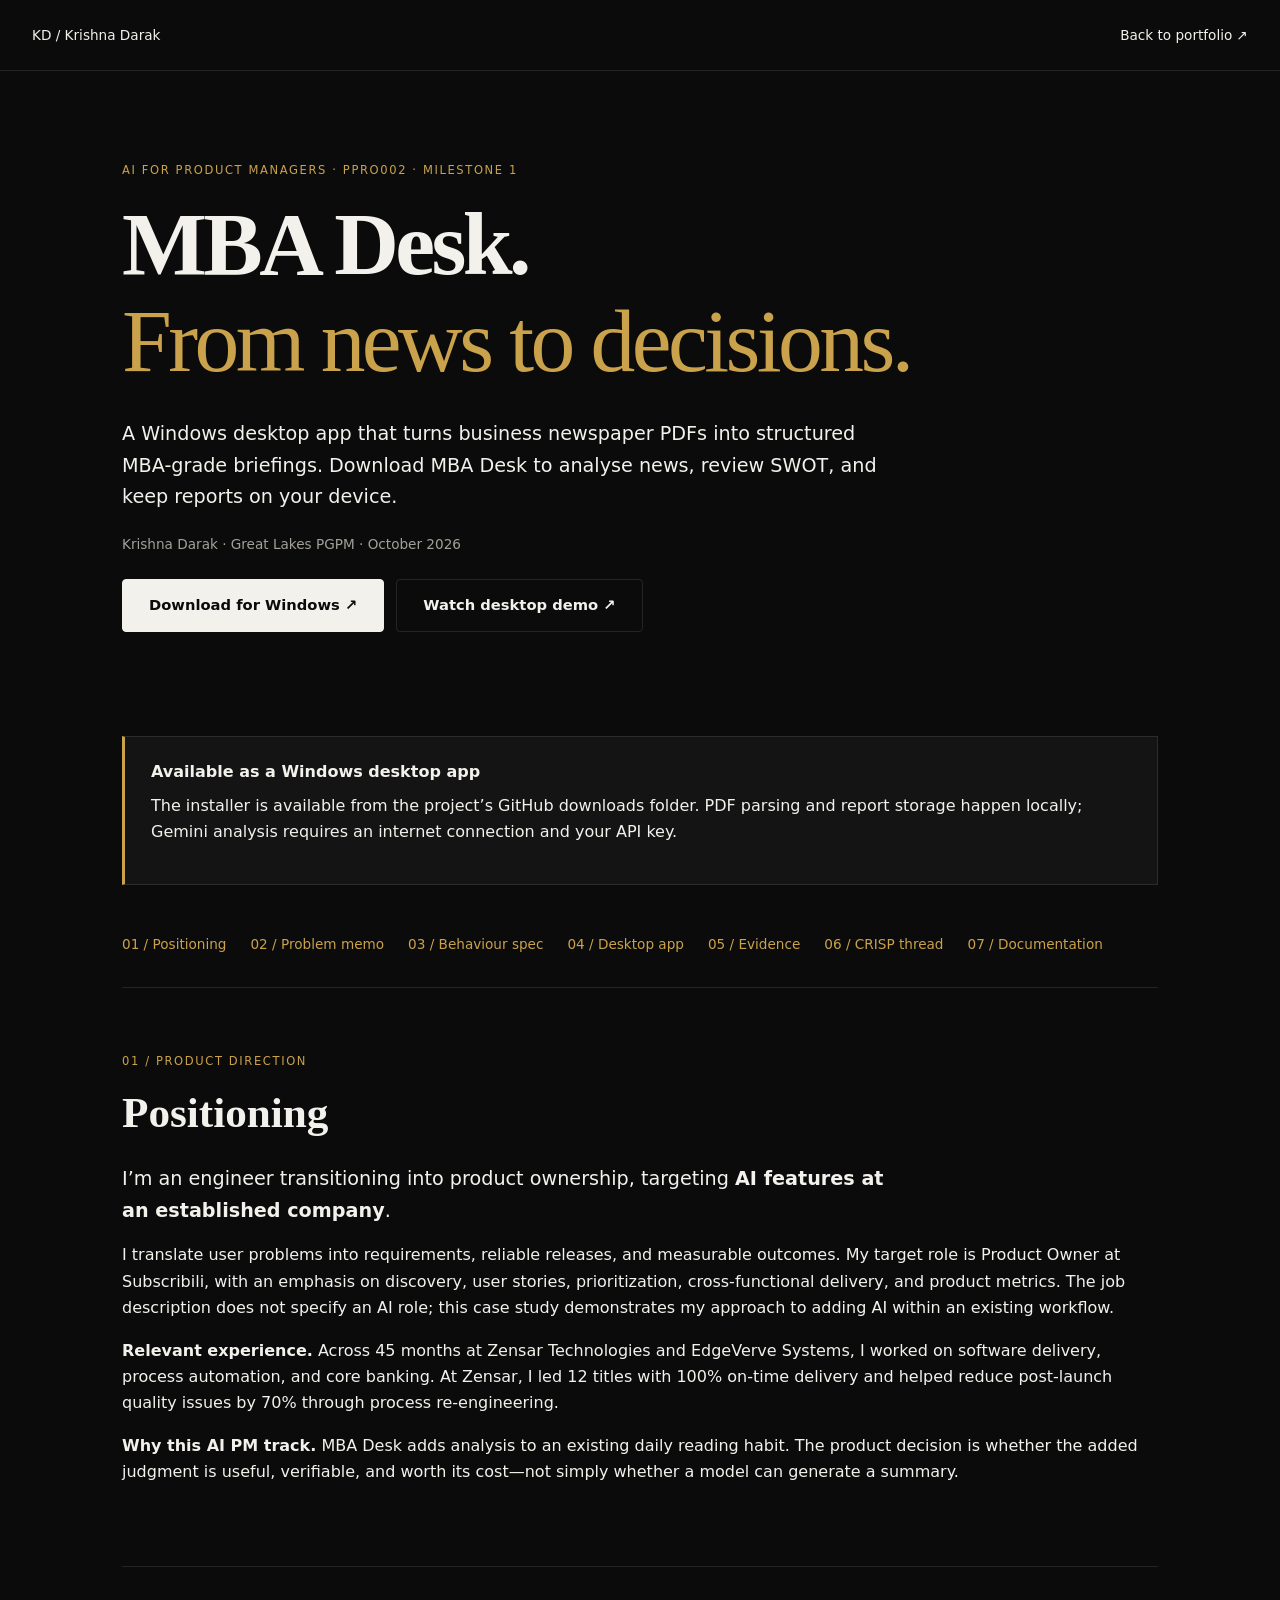
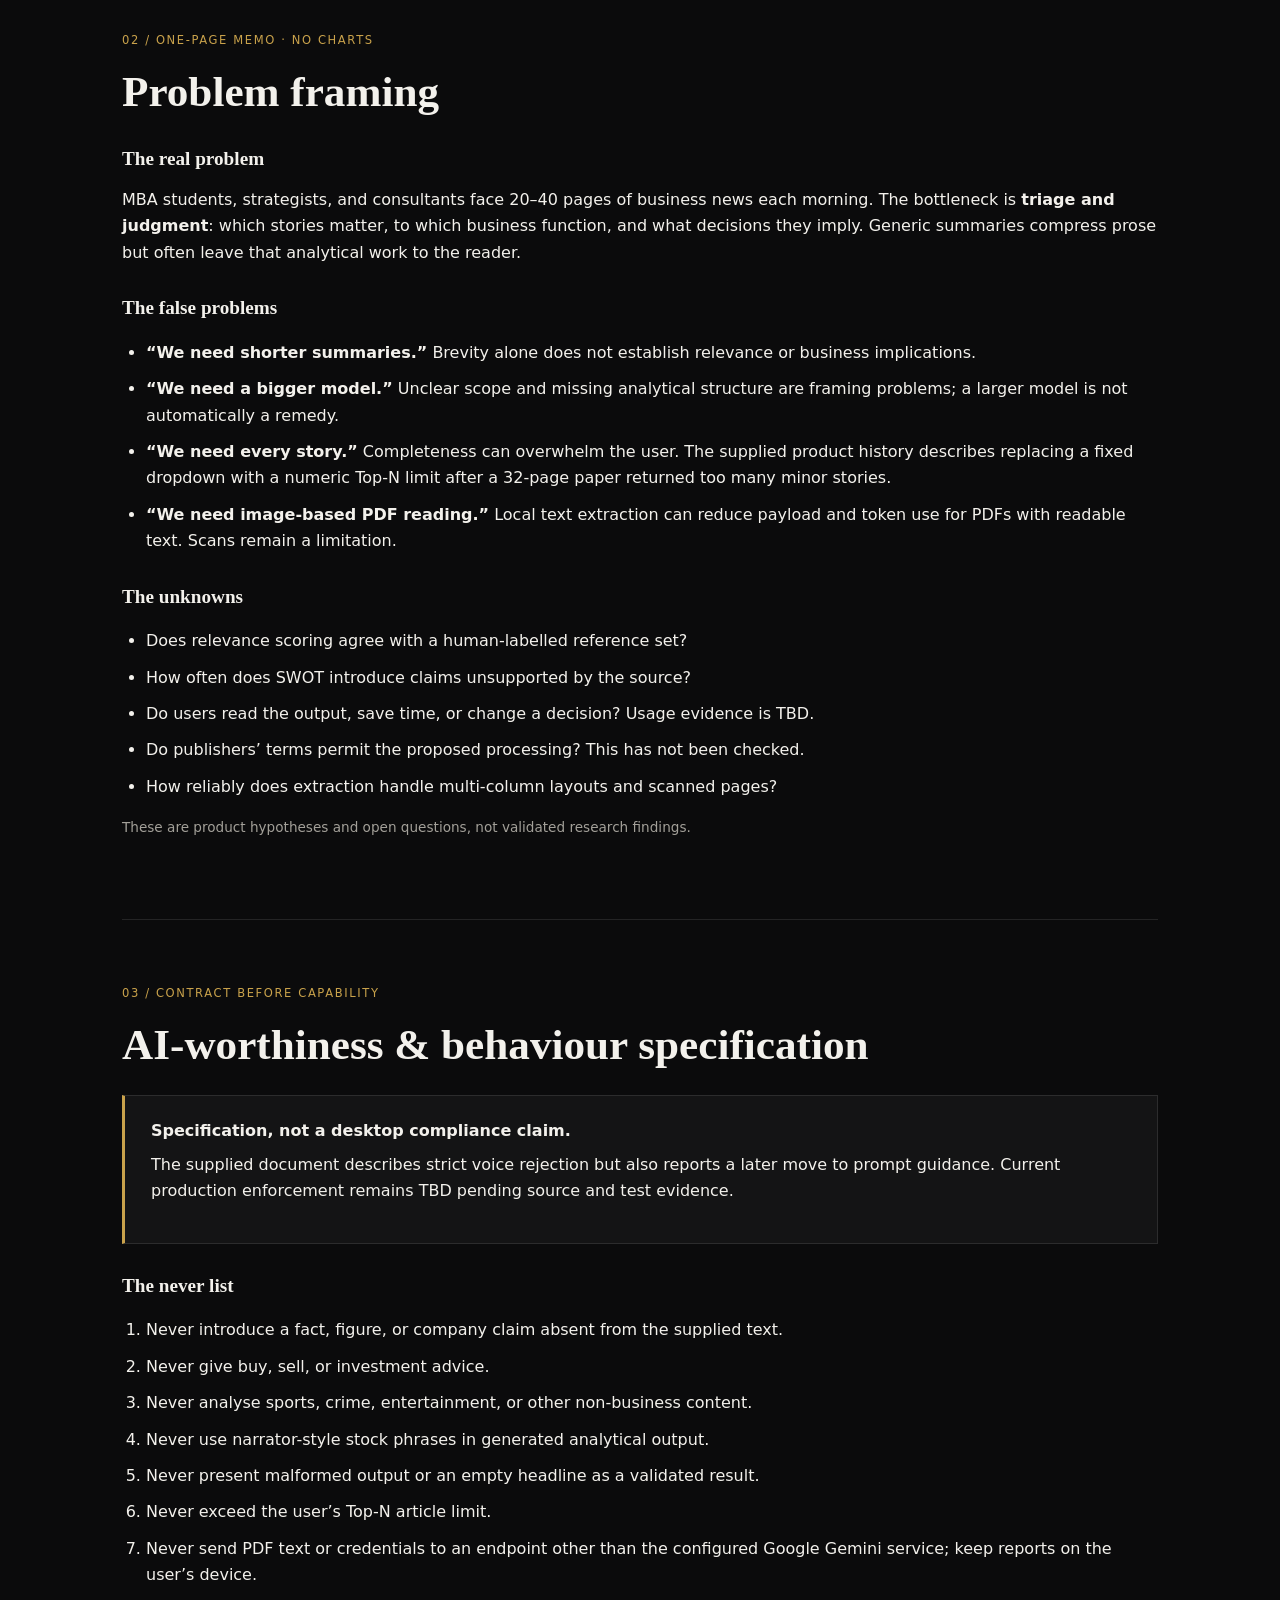
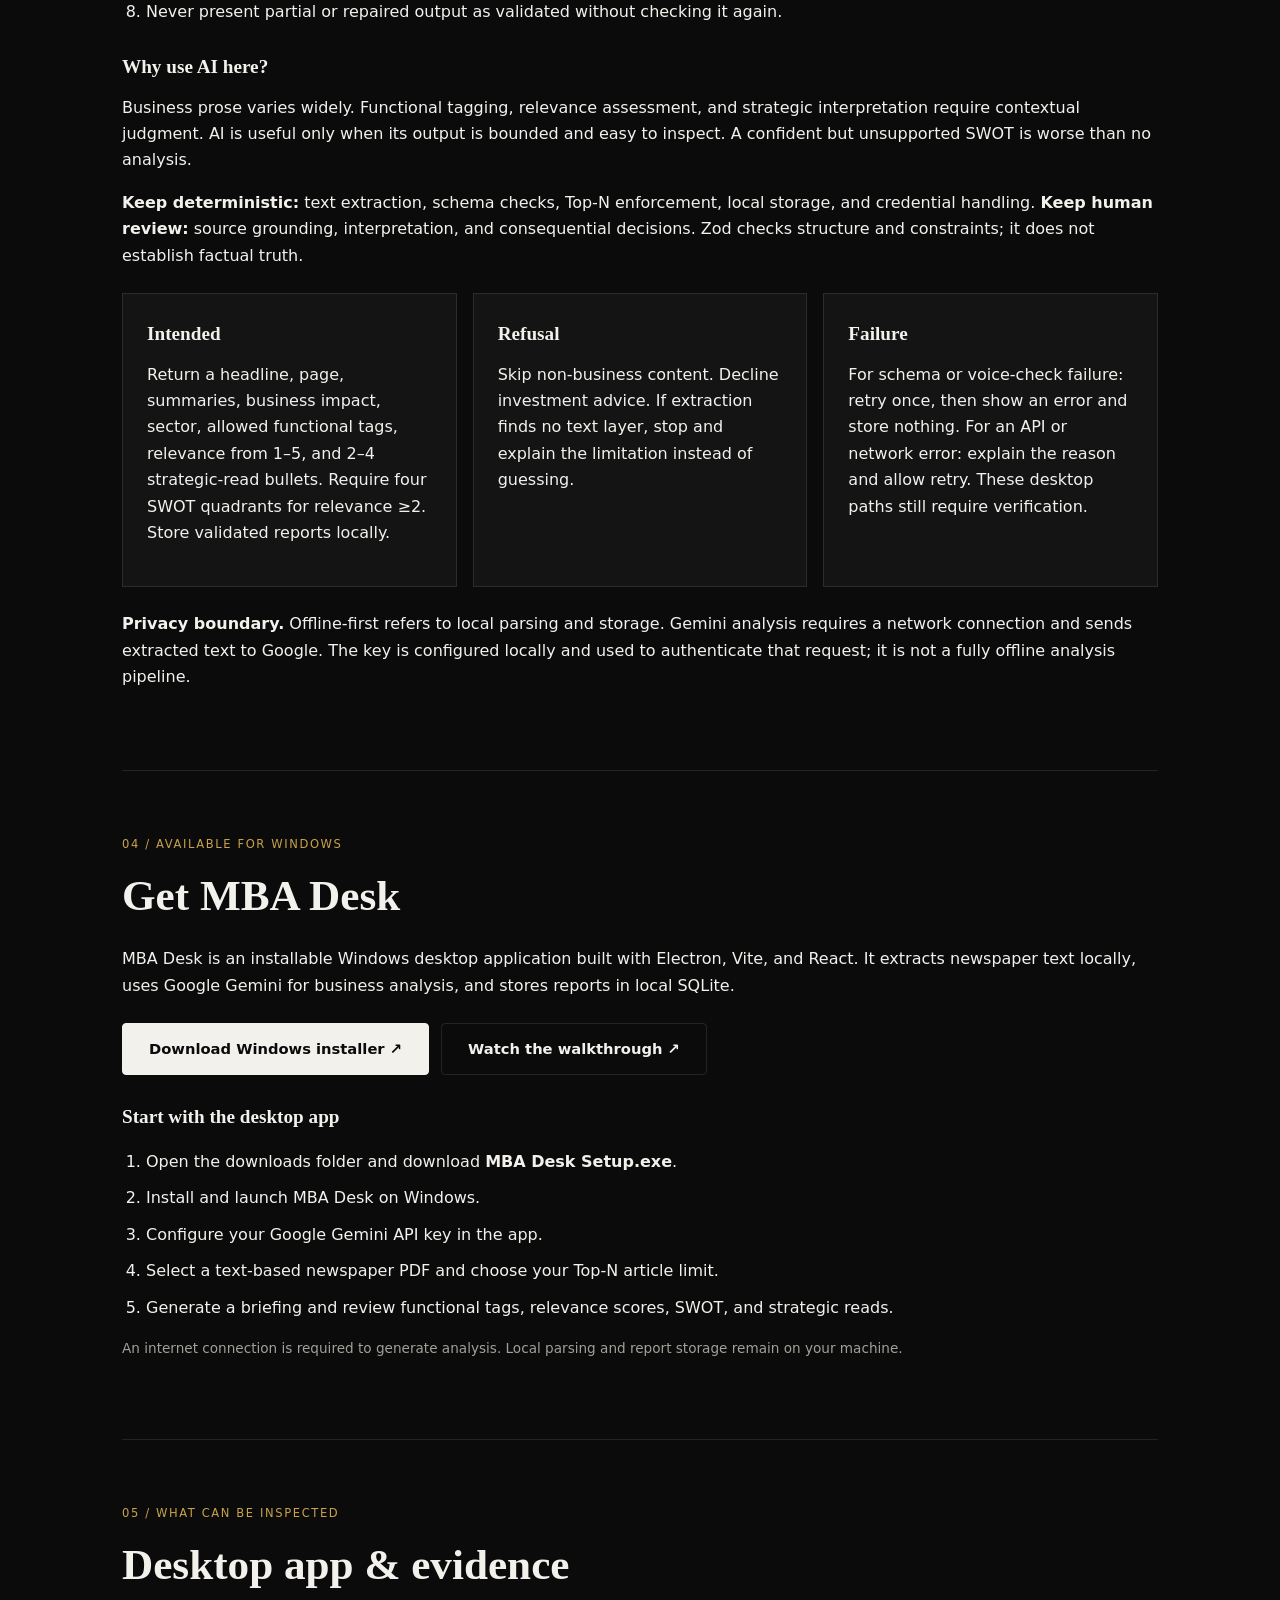
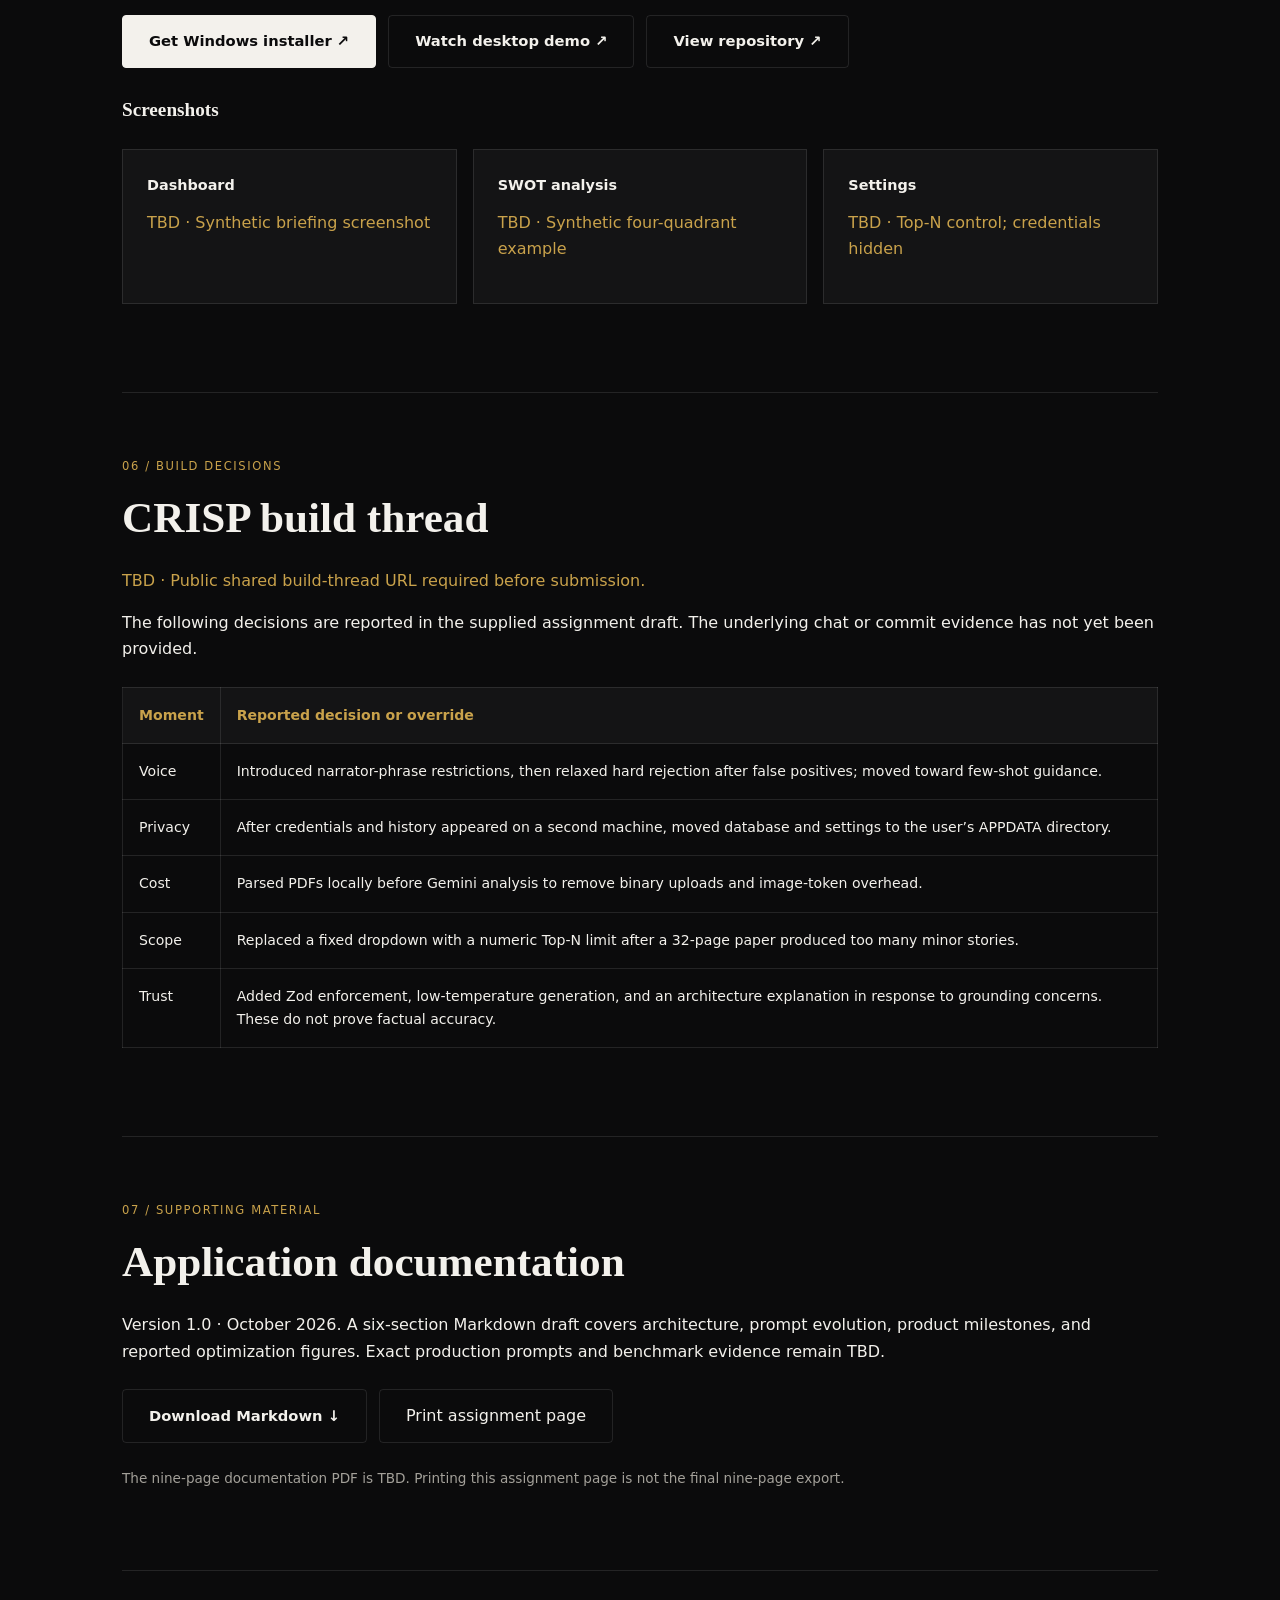
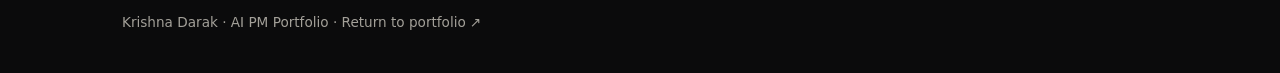
==== commit f617b162: "Present MBA Desk as downloadable desktop app and remove browser simulation" ====
--- a/mba-desk.html
+++ b/mba-desk.html
@@ -3,7 +3,7 @@
 <head>
 <meta charset="utf-8"><meta name="viewport" content="width=device-width, initial-scale=1">
 <title>MBA Desk · AI PM Milestone 1 · Krishna Darak</title>
-<meta name="description" content="MBA Desk product case study: problem framing, AI-worthiness, behaviour specification, synthetic prototype and evidence. By Krishna Darak.">
+<meta name="description" content="MBA Desk product case study: problem framing, AI-worthiness, behaviour specification, Windows desktop application and evidence. By Krishna Darak.">
 <link rel="stylesheet" href="styles.css"><link rel="stylesheet" href="assignment.css">
 <script src="assignment.js" defer></script>
 </head>
@@ -11,14 +11,14 @@
 <a class="skip" href="#main">Skip to content</a>
 <header class="assignment-nav"><a href="index.html">KD / Krishna Darak</a><a href="index.html#projects">Back to portfolio ↗</a></header>
 <main id="main">
-<header class="intro"><p class="eyebrow">AI for Product Managers · PPRO002 · Milestone 1</p><h1>MBA Desk.<br><em>From news to decisions.</em></h1><p class="lead">One AI feature, one real problem. A product case study in business-news triage, bounded analysis, and explicit failure behaviour.</p><p class="meta">Krishna Darak · Great Lakes PGPM · October 2026</p><div class="actions"><a class="btn btn--primary" href="#prototype">Try the prototype ↓</a><a class="btn btn--ghost" href="https://github.com/KDarak53/MBA-Desk-Desktop/tree/master/downloads" target="_blank" rel="noopener">Windows installer ↗</a></div></header>
-<aside class="notice"><strong>Evidence status · Work in progress</strong><p>The browser prototype uses synthetic inputs and fixed sample outputs. It does not call an AI model or process a real newspaper. Its checks are separate from desktop-app verification. Missing evidence is marked TBD; no customer data is published here.</p></aside>
-<nav class="contents" aria-label="Assignment contents"><a href="#positioning">01 / Positioning</a><a href="#problem">02 / Problem memo</a><a href="#behaviour">03 / Behaviour spec</a><a href="#prototype">04 / Prototype</a><a href="#evidence">05 / Evidence</a><a href="#crisp">06 / CRISP thread</a><a href="#documentation">07 / Documentation</a></nav>
+<header class="intro"><p class="eyebrow">AI for Product Managers · PPRO002 · Milestone 1</p><h1>MBA Desk.<br><em>From news to decisions.</em></h1><p class="lead">A Windows desktop app that turns business newspaper PDFs into structured MBA-grade briefings. Download MBA Desk to analyse news, review SWOT, and keep reports on your device.</p><p class="meta">Krishna Darak · Great Lakes PGPM · October 2026</p><div class="actions"><a class="btn btn--primary" href="https://github.com/KDarak53/MBA-Desk-Desktop/tree/master/downloads" target="_blank" rel="noopener">Download for Windows ↗</a><a class="btn btn--ghost" href="https://youtu.be/3lyZrkZxLj0" target="_blank" rel="noopener">Watch desktop demo ↗</a></div></header>
+<aside class="notice"><strong>Available as a Windows desktop app</strong><p>The installer is available from the project’s GitHub downloads folder. PDF parsing and report storage happen locally; Gemini analysis requires an internet connection and your API key.</p></aside>
+<nav class="contents" aria-label="Assignment contents"><a href="#positioning">01 / Positioning</a><a href="#problem">02 / Problem memo</a><a href="#behaviour">03 / Behaviour spec</a><a href="#prototype">04 / Desktop app</a><a href="#evidence">05 / Evidence</a><a href="#crisp">06 / CRISP thread</a><a href="#documentation">07 / Documentation</a></nav>
 <section id="positioning"><p class="eyebrow">01 / Product direction</p><h2>Positioning</h2><p class="lead">I’m an engineer transitioning into product ownership, targeting <strong>AI features at an established company</strong>.</p><p>I translate user problems into requirements, reliable releases, and measurable outcomes. My target role is Product Owner at Subscribili, with an emphasis on discovery, user stories, prioritization, cross-functional delivery, and product metrics. The job description does not specify an AI role; this case study demonstrates my approach to adding AI within an existing workflow.</p><p><strong>Relevant experience.</strong> Across 45 months at Zensar Technologies and EdgeVerve Systems, I worked on software delivery, process automation, and core banking. At Zensar, I led 12 titles with 100% on-time delivery and helped reduce post-launch quality issues by 70% through process re-engineering.</p><p><strong>Why this AI PM track.</strong> MBA Desk adds analysis to an existing daily reading habit. The product decision is whether the added judgment is useful, verifiable, and worth its cost—not simply whether a model can generate a summary.</p></section>
 <section id="problem" class="memo"><p class="eyebrow">02 / One-page memo · No charts</p><h2>Problem framing</h2><h3>The real problem</h3><p>MBA students, strategists, and consultants face 20–40 pages of business news each morning. The bottleneck is <strong>triage and judgment</strong>: which stories matter, to which business function, and what decisions they imply. Generic summaries compress prose but often leave that analytical work to the reader.</p><h3>The false problems</h3><ul><li><strong>“We need shorter summaries.”</strong> Brevity alone does not establish relevance or business implications.</li><li><strong>“We need a bigger model.”</strong> Unclear scope and missing analytical structure are framing problems; a larger model is not automatically a remedy.</li><li><strong>“We need every story.”</strong> Completeness can overwhelm the user. The supplied product history describes replacing a fixed dropdown with a numeric Top-N limit after a 32-page paper returned too many minor stories.</li><li><strong>“We need image-based PDF reading.”</strong> Local text extraction can reduce payload and token use for PDFs with readable text. Scans remain a limitation.</li></ul><h3>The unknowns</h3><ul><li>Does relevance scoring agree with a human-labelled reference set?</li><li>How often does SWOT introduce claims unsupported by the source?</li><li>Do users read the output, save time, or change a decision? Usage evidence is TBD.</li><li>Do publishers’ terms permit the proposed processing? This has not been checked.</li><li>How reliably does extraction handle multi-column layouts and scanned pages?</li></ul><p class="caption">These are product hypotheses and open questions, not validated research findings.</p></section>
-<section id="behaviour"><p class="eyebrow">03 / Contract before capability</p><h2>AI-worthiness &amp; behaviour specification</h2><aside class="notice"><strong>Specification, not a desktop compliance claim.</strong><p>The supplied document describes strict voice rejection but also reports a later move to prompt guidance. The simulation below demonstrates the strict contract. Current production enforcement remains TBD pending source and test evidence.</p></aside><h3>The never list</h3><ol><li>Never introduce a fact, figure, or company claim absent from the supplied text.</li><li>Never give buy, sell, or investment advice.</li><li>Never analyse sports, crime, entertainment, or other non-business content.</li><li>Never use narrator-style stock phrases in generated analytical output.</li><li>Never present malformed output or an empty headline as a validated result.</li><li>Never exceed the user’s Top-N article limit.</li><li>Never send PDF text or credentials to an endpoint other than the configured Google Gemini service; keep reports on the user’s device.</li><li>Never present partial or repaired output as validated without checking it again.</li></ol><h3>Why use AI here?</h3><p>Business prose varies widely. Functional tagging, relevance assessment, and strategic interpretation require contextual judgment. AI is useful only when its output is bounded and easy to inspect. A confident but unsupported SWOT is worse than no analysis.</p><p><strong>Keep deterministic:</strong> text extraction, schema checks, Top-N enforcement, local storage, and credential handling. <strong>Keep human review:</strong> source grounding, interpretation, and consequential decisions. Zod checks structure and constraints; it does not establish factual truth.</p><div class="spec-grid"><article><h3>Intended</h3><p>Return a headline, page, summaries, business impact, sector, allowed functional tags, relevance from 1–5, and 2–4 strategic-read bullets. Require four SWOT quadrants for relevance ≥2. Store validated reports locally.</p></article><article><h3>Refusal</h3><p>Skip non-business content. Decline investment advice. If extraction finds no text layer, stop and explain the limitation instead of guessing.</p></article><article><h3>Failure</h3><p>For schema or voice-check failure: retry once, then show an error and store nothing. For an API or network error: explain the reason and allow retry. These desktop paths still require verification.</p></article></div><p><strong>Privacy boundary.</strong> Offline-first refers to local parsing and storage. Gemini analysis requires a network connection and sends extracted text to Google. The key is configured locally and used to authenticate that request; it is not a fully offline analysis pipeline.</p></section>
-<section id="prototype"><p class="eyebrow">04 / Interactive, synthetic, inspectable</p><h2>Prototype v0</h2><p>Select a case to inspect its input and computed result. Sample model outputs are fixed fixtures; local JavaScript checks run when you choose a case. No API key, uploads, network calls, or persistent storage are used by this simulation.</p><div id="cases" class="case-buttons" role="group" aria-label="Synthetic prototype cases"></div><div class="prototype-output"><h3 id="case-title">Choose a case</h3><p id="result-status" role="status" aria-live="polite">Ready to run a synthetic scenario.</p><div class="output-grid"><div><h4>Synthetic input</h4><pre id="case-input">Select a scenario above.</pre></div><div><h4>Result</h4><pre id="case-result">No result yet.</pre></div></div></div><noscript>This simulation requires JavaScript. The written specification and desktop links remain available.</noscript></section>
-<section id="evidence"><p class="eyebrow">05 / What can be inspected</p><h2>Prototype &amp; evidence</h2><div class="actions"><a class="btn btn--primary" href="https://github.com/KDarak53/MBA-Desk-Desktop/tree/master/downloads" target="_blank" rel="noopener">Get Windows installer ↗</a><a class="btn btn--ghost" href="https://youtu.be/3lyZrkZxLj0" target="_blank" rel="noopener">Watch desktop demo ↗</a><a class="btn btn--ghost" href="https://github.com/KDarak53/MBA-Desk-Desktop" target="_blank" rel="noopener">View repository ↗</a></div><p class="caption">Desktop installation and video access have not been reverified for this submission. The browser simulation does not prove the desktop build meets the contract.</p><h3>Simulation behaviour checks</h3><p>Results below are computed by running the synthetic fixtures through the browser checker. Passing them demonstrates only these fixtures, not general model reliability.</p><div class="table-wrap"><table><thead><tr><th>Case</th><th>Contract tested</th><th>Expected</th><th>Computed result</th></tr></thead><tbody id="checks"><tr><td colspan="4">JavaScript checks have not run.</td></tr></tbody></table></div><p class="caption">Not tested here: factual grounding, production Zod parity, API/network errors, credential isolation, or desktop persistence.</p><h3>Screenshots</h3><div class="spec-grid"><article><h4>Dashboard</h4><p class="pending">TBD · Synthetic briefing screenshot</p></article><article><h4>SWOT analysis</h4><p class="pending">TBD · Synthetic four-quadrant example</p></article><article><h4>Settings</h4><p class="pending">TBD · Top-N control; credentials hidden</p></article></div></section>
+<section id="behaviour"><p class="eyebrow">03 / Contract before capability</p><h2>AI-worthiness &amp; behaviour specification</h2><aside class="notice"><strong>Specification, not a desktop compliance claim.</strong><p>The supplied document describes strict voice rejection but also reports a later move to prompt guidance. Current production enforcement remains TBD pending source and test evidence.</p></aside><h3>The never list</h3><ol><li>Never introduce a fact, figure, or company claim absent from the supplied text.</li><li>Never give buy, sell, or investment advice.</li><li>Never analyse sports, crime, entertainment, or other non-business content.</li><li>Never use narrator-style stock phrases in generated analytical output.</li><li>Never present malformed output or an empty headline as a validated result.</li><li>Never exceed the user’s Top-N article limit.</li><li>Never send PDF text or credentials to an endpoint other than the configured Google Gemini service; keep reports on the user’s device.</li><li>Never present partial or repaired output as validated without checking it again.</li></ol><h3>Why use AI here?</h3><p>Business prose varies widely. Functional tagging, relevance assessment, and strategic interpretation require contextual judgment. AI is useful only when its output is bounded and easy to inspect. A confident but unsupported SWOT is worse than no analysis.</p><p><strong>Keep deterministic:</strong> text extraction, schema checks, Top-N enforcement, local storage, and credential handling. <strong>Keep human review:</strong> source grounding, interpretation, and consequential decisions. Zod checks structure and constraints; it does not establish factual truth.</p><div class="spec-grid"><article><h3>Intended</h3><p>Return a headline, page, summaries, business impact, sector, allowed functional tags, relevance from 1–5, and 2–4 strategic-read bullets. Require four SWOT quadrants for relevance ≥2. Store validated reports locally.</p></article><article><h3>Refusal</h3><p>Skip non-business content. Decline investment advice. If extraction finds no text layer, stop and explain the limitation instead of guessing.</p></article><article><h3>Failure</h3><p>For schema or voice-check failure: retry once, then show an error and store nothing. For an API or network error: explain the reason and allow retry. These desktop paths still require verification.</p></article></div><p><strong>Privacy boundary.</strong> Offline-first refers to local parsing and storage. Gemini analysis requires a network connection and sends extracted text to Google. The key is configured locally and used to authenticate that request; it is not a fully offline analysis pipeline.</p></section>
+<section id="prototype"><p class="eyebrow">04 / Available for Windows</p><h2>Get MBA Desk</h2><p>MBA Desk is an installable Windows desktop application built with Electron, Vite, and React. It extracts newspaper text locally, uses Google Gemini for business analysis, and stores reports in local SQLite.</p><div class="actions"><a class="btn btn--primary" href="https://github.com/KDarak53/MBA-Desk-Desktop/tree/master/downloads" target="_blank" rel="noopener">Download Windows installer ↗</a><a class="btn btn--ghost" href="https://youtu.be/3lyZrkZxLj0" target="_blank" rel="noopener">Watch the walkthrough ↗</a></div><h3>Start with the desktop app</h3><ol><li>Open the downloads folder and download <strong>MBA Desk Setup.exe</strong>.</li><li>Install and launch MBA Desk on Windows.</li><li>Configure your Google Gemini API key in the app.</li><li>Select a text-based newspaper PDF and choose your Top-N article limit.</li><li>Generate a briefing and review functional tags, relevance scores, SWOT, and strategic reads.</li></ol><p class="caption">An internet connection is required to generate analysis. Local parsing and report storage remain on your machine.</p></section>
+<section id="evidence"><p class="eyebrow">05 / What can be inspected</p><h2>Desktop app &amp; evidence</h2><div class="actions"><a class="btn btn--primary" href="https://github.com/KDarak53/MBA-Desk-Desktop/tree/master/downloads" target="_blank" rel="noopener">Get Windows installer ↗</a><a class="btn btn--ghost" href="https://youtu.be/3lyZrkZxLj0" target="_blank" rel="noopener">Watch desktop demo ↗</a><a class="btn btn--ghost" href="https://github.com/KDarak53/MBA-Desk-Desktop" target="_blank" rel="noopener">View repository ↗</a></div><h3>Screenshots</h3><div class="spec-grid"><article><h4>Dashboard</h4><p class="pending">TBD · Synthetic briefing screenshot</p></article><article><h4>SWOT analysis</h4><p class="pending">TBD · Synthetic four-quadrant example</p></article><article><h4>Settings</h4><p class="pending">TBD · Top-N control; credentials hidden</p></article></div></section>
 <section id="crisp"><p class="eyebrow">06 / Build decisions</p><h2>CRISP build thread</h2><p class="pending">TBD · Public shared build-thread URL required before submission.</p><p>The following decisions are reported in the supplied assignment draft. The underlying chat or commit evidence has not yet been provided.</p><div class="table-wrap"><table><thead><tr><th>Moment</th><th>Reported decision or override</th></tr></thead><tbody><tr><td>Voice</td><td>Introduced narrator-phrase restrictions, then relaxed hard rejection after false positives; moved toward few-shot guidance.</td></tr><tr><td>Privacy</td><td>After credentials and history appeared on a second machine, moved database and settings to the user’s APPDATA directory.</td></tr><tr><td>Cost</td><td>Parsed PDFs locally before Gemini analysis to remove binary uploads and image-token overhead.</td></tr><tr><td>Scope</td><td>Replaced a fixed dropdown with a numeric Top-N limit after a 32-page paper produced too many minor stories.</td></tr><tr><td>Trust</td><td>Added Zod enforcement, low-temperature generation, and an architecture explanation in response to grounding concerns. These do not prove factual accuracy.</td></tr></tbody></table></div></section>
 <section id="documentation"><p class="eyebrow">07 / Supporting material</p><h2>Application documentation</h2><p>Version 1.0 · October 2026. A six-section Markdown draft covers architecture, prompt evolution, product milestones, and reported optimization figures. Exact production prompts and benchmark evidence remain TBD.</p><div class="actions"><a class="btn btn--ghost" href="mba-desk-documentation.md" download>Download Markdown ↓</a><button class="btn btn--ghost" id="print-page" type="button">Print assignment page</button></div><p class="caption">The nine-page documentation PDF is TBD. Printing this assignment page is not the final nine-page export.</p></section>
 <footer class="assignment-footer">Krishna Darak · AI PM Portfolio · <a href="index.html">Return to portfolio ↗</a></footer>
--- a/assignment.css
+++ b/assignment.css
@@ -1 +1 @@
-.assignment main{max-width:1100px;margin:auto;padding:0 32px}.assignment-nav{padding:24px 32px;display:flex;justify-content:space-between;border-bottom:1px solid var(--border);gap:20px}.assignment-nav a{font-size:.85rem}.intro{padding:90px 0 56px;max-width:850px}.eyebrow{font-size:.72rem;letter-spacing:.14em;text-transform:uppercase;color:var(--accent);margin-bottom:16px}.intro h1{font-size:clamp(2.7rem,7vw,5.8rem);line-height:1.08;letter-spacing:-.04em;margin-bottom:28px}.intro em{font-weight:400;color:var(--accent);font-style:normal}.lead{font-size:1.2rem;max-width:780px}.meta,.caption{color:var(--text-dim);font-size:.85rem}.meta{margin-top:20px}.actions{display:flex;flex-wrap:wrap;gap:12px;margin:24px 0}.notice{padding:22px 26px;border:1px solid var(--border);border-left:3px solid var(--accent);background:var(--surface);margin:24px 0}.notice p{margin:8px 0 0}.contents{display:flex;flex-wrap:wrap;gap:14px 24px;padding:24px 0 32px;border-bottom:1px solid var(--border);font-size:.85rem}.contents a{color:var(--accent)}.assignment section{padding:64px 0;border-bottom:1px solid var(--border);scroll-margin-top:24px}.assignment h2{font-size:clamp(1.8rem,4vw,2.7rem);line-height:1.2;margin-bottom:24px}.assignment h3{font-size:1.2rem;margin:26px 0 12px}.assignment h4{font-size:.9rem;margin-bottom:12px}.assignment p{margin-bottom:16px}.assignment ul,.assignment ol{padding-left:24px;margin:16px 0}.assignment li{margin:10px 0}.assignment strong{color:var(--text)}.spec-grid{display:grid;grid-template-columns:repeat(3,minmax(0,1fr));gap:16px;margin:24px 0}.spec-grid article,.prototype-output{padding:24px;background:var(--surface);border:1px solid var(--border)}.spec-grid h3{margin-top:0}.pending{color:var(--accent)}.case-buttons{display:flex;flex-wrap:wrap;gap:10px;margin:24px 0}.case-buttons button{background:var(--surface);border:1px solid var(--border);padding:12px 16px;color:var(--text);font:inherit;font-size:.85rem;cursor:pointer;border-radius:4px}.case-buttons button[aria-pressed=true]{background:var(--accent);color:var(--on-accent)}.output-grid{display:grid;grid-template-columns:1fr 1fr;gap:24px}pre{white-space:pre-wrap;overflow-wrap:anywhere;max-height:440px;overflow:auto;padding:18px;background:var(--bg);font-size:.8rem;border:1px solid var(--border)}.table-wrap{overflow:auto;margin:24px 0}table{border-collapse:collapse;width:100%;font-size:.88rem}th,td{text-align:left;vertical-align:top;padding:16px;border:1px solid var(--border)}th{color:var(--accent);background:var(--surface)}.pass{color:#9bd5b1}.fail{color:#f5a69b}.assignment-footer{padding:40px 0;color:var(--text-dim);font-size:.85rem}.assignment a:hover{text-decoration:underline}.assignment :focus-visible{outline:2px solid var(--accent);outline-offset:5px}.skip{position:absolute;top:-80px;left:20px;background:var(--bg);padding:12px;z-index:10}.skip:focus{top:10px}button.btn{cursor:pointer;font:inherit}@media(max-width:700px){.assignment main{padding:0 20px}.intro{padding-top:52px}.spec-grid,.output-grid{grid-template-columns:1fr}.assignment section{padding:44px 0}.assignment-nav{padding:20px}.notice{padding:18px}.prototype-output{padding:16px}}@media print{body.assignment{background:#fff;color:#111;--text:#111;--text-dim:#444;--accent:#72521e;--border:#ccc;--surface:#fff;--bg:#fff}.assignment main{padding:0;max-width:none}.assignment-nav,.skip,.case-buttons,#print-page{display:none}.intro{padding:20px 0}.intro h1{font-size:36pt}.assignment section{padding:20px 0}.memo{break-before:page;break-after:page;font-size:10pt}.memo h2{font-size:20pt}.memo h3{margin:14px 0 6px}.memo p,.memo li{margin:6px 0}tr,article{break-inside:avoid}pre{max-height:none}.table-wrap{overflow:visible}.pass{color:#165329}.pending{color:#72521e}.assignment a{text-decoration:underline}.caption{font-size:9pt}}
+.assignment main{max-width:1100px;margin:auto;padding:0 32px}.assignment-nav{padding:24px 32px;display:flex;justify-content:space-between;border-bottom:1px solid var(--border);gap:20px}.assignment-nav a{font-size:.85rem}.intro{padding:90px 0 56px;max-width:850px}.eyebrow{font-size:.72rem;letter-spacing:.14em;text-transform:uppercase;color:var(--accent);margin-bottom:16px}.intro h1{font-size:clamp(2.7rem,7vw,5.8rem);line-height:1.08;letter-spacing:-.04em;margin-bottom:28px}.intro em{font-weight:400;color:var(--accent);font-style:normal}.lead{font-size:1.2rem;max-width:780px}.meta,.caption{color:var(--text-dim);font-size:.85rem}.meta{margin-top:20px}.actions{display:flex;flex-wrap:wrap;gap:12px;margin:24px 0}.notice{padding:22px 26px;border:1px solid var(--border);border-left:3px solid var(--accent);background:var(--surface);margin:24px 0}.notice p{margin:8px 0 0}.contents{display:flex;flex-wrap:wrap;gap:14px 24px;padding:24px 0 32px;border-bottom:1px solid var(--border);font-size:.85rem}.contents a{color:var(--accent)}.assignment section{padding:64px 0;border-bottom:1px solid var(--border);scroll-margin-top:24px}.assignment h2{font-size:clamp(1.8rem,4vw,2.7rem);line-height:1.2;margin-bottom:24px}.assignment h3{font-size:1.2rem;margin:26px 0 12px}.assignment h4{font-size:.9rem;margin-bottom:12px}.assignment p{margin-bottom:16px}.assignment ul,.assignment ol{padding-left:24px;margin:16px 0}.assignment li{margin:10px 0}.assignment strong{color:var(--text)}.spec-grid{display:grid;grid-template-columns:repeat(3,minmax(0,1fr));gap:16px;margin:24px 0}.spec-grid article{padding:24px;background:var(--surface);border:1px solid var(--border)}.spec-grid h3{margin-top:0}.pending{color:var(--accent)}pre{white-space:pre-wrap;overflow-wrap:anywhere;max-height:440px;overflow:auto;padding:18px;background:var(--bg);font-size:.8rem;border:1px solid var(--border)}.table-wrap{overflow:auto;margin:24px 0}table{border-collapse:collapse;width:100%;font-size:.88rem}th,td{text-align:left;vertical-align:top;padding:16px;border:1px solid var(--border)}th{color:var(--accent);background:var(--surface)}.assignment-footer{padding:40px 0;color:var(--text-dim);font-size:.85rem}.assignment a:hover{text-decoration:underline}.assignment :focus-visible{outline:2px solid var(--accent);outline-offset:5px}.skip{position:absolute;top:-80px;left:20px;background:var(--bg);padding:12px;z-index:10}.skip:focus{top:10px}button.btn{cursor:pointer;font:inherit}@media(max-width:700px){.assignment main{padding:0 20px}.intro{padding-top:52px}.spec-grid{grid-template-columns:1fr}.assignment section{padding:44px 0}.assignment-nav{padding:20px}.notice{padding:18px}}@media print{body.assignment{background:#fff;color:#111;--text:#111;--text-dim:#444;--accent:#72521e;--border:#ccc;--surface:#fff;--bg:#fff}.assignment main{padding:0;max-width:none}.assignment-nav,.skip,#print-page{display:none}.intro{padding:20px 0}.intro h1{font-size:36pt}.assignment section{padding:20px 0}.memo{break-before:page;break-after:page;font-size:10pt}.memo h2{font-size:20pt}.memo h3{margin:14px 0 6px}.memo p,.memo li{margin:6px 0}tr,article{break-inside:avoid}pre{max-height:none}.table-wrap{overflow:visible}.pending{color:#72521e}.assignment a{text-decoration:underline}.caption{font-size:9pt}}
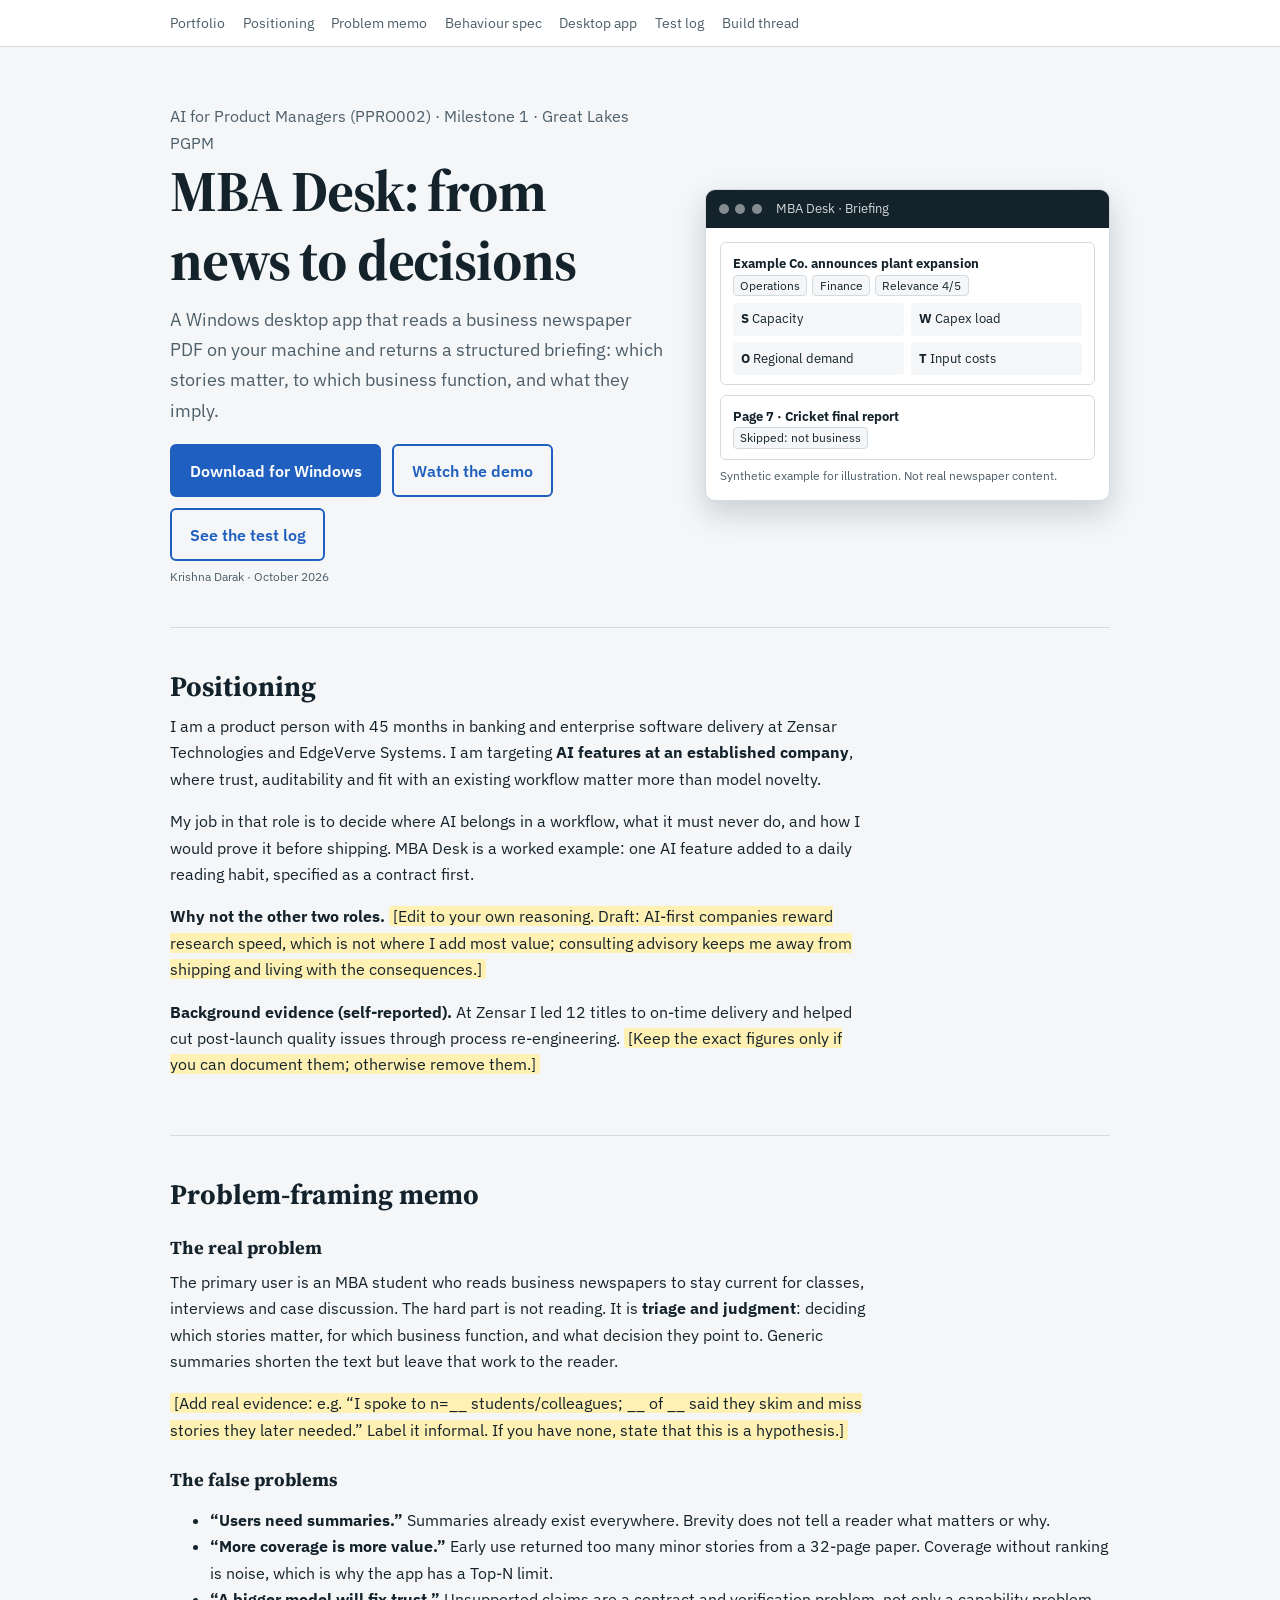
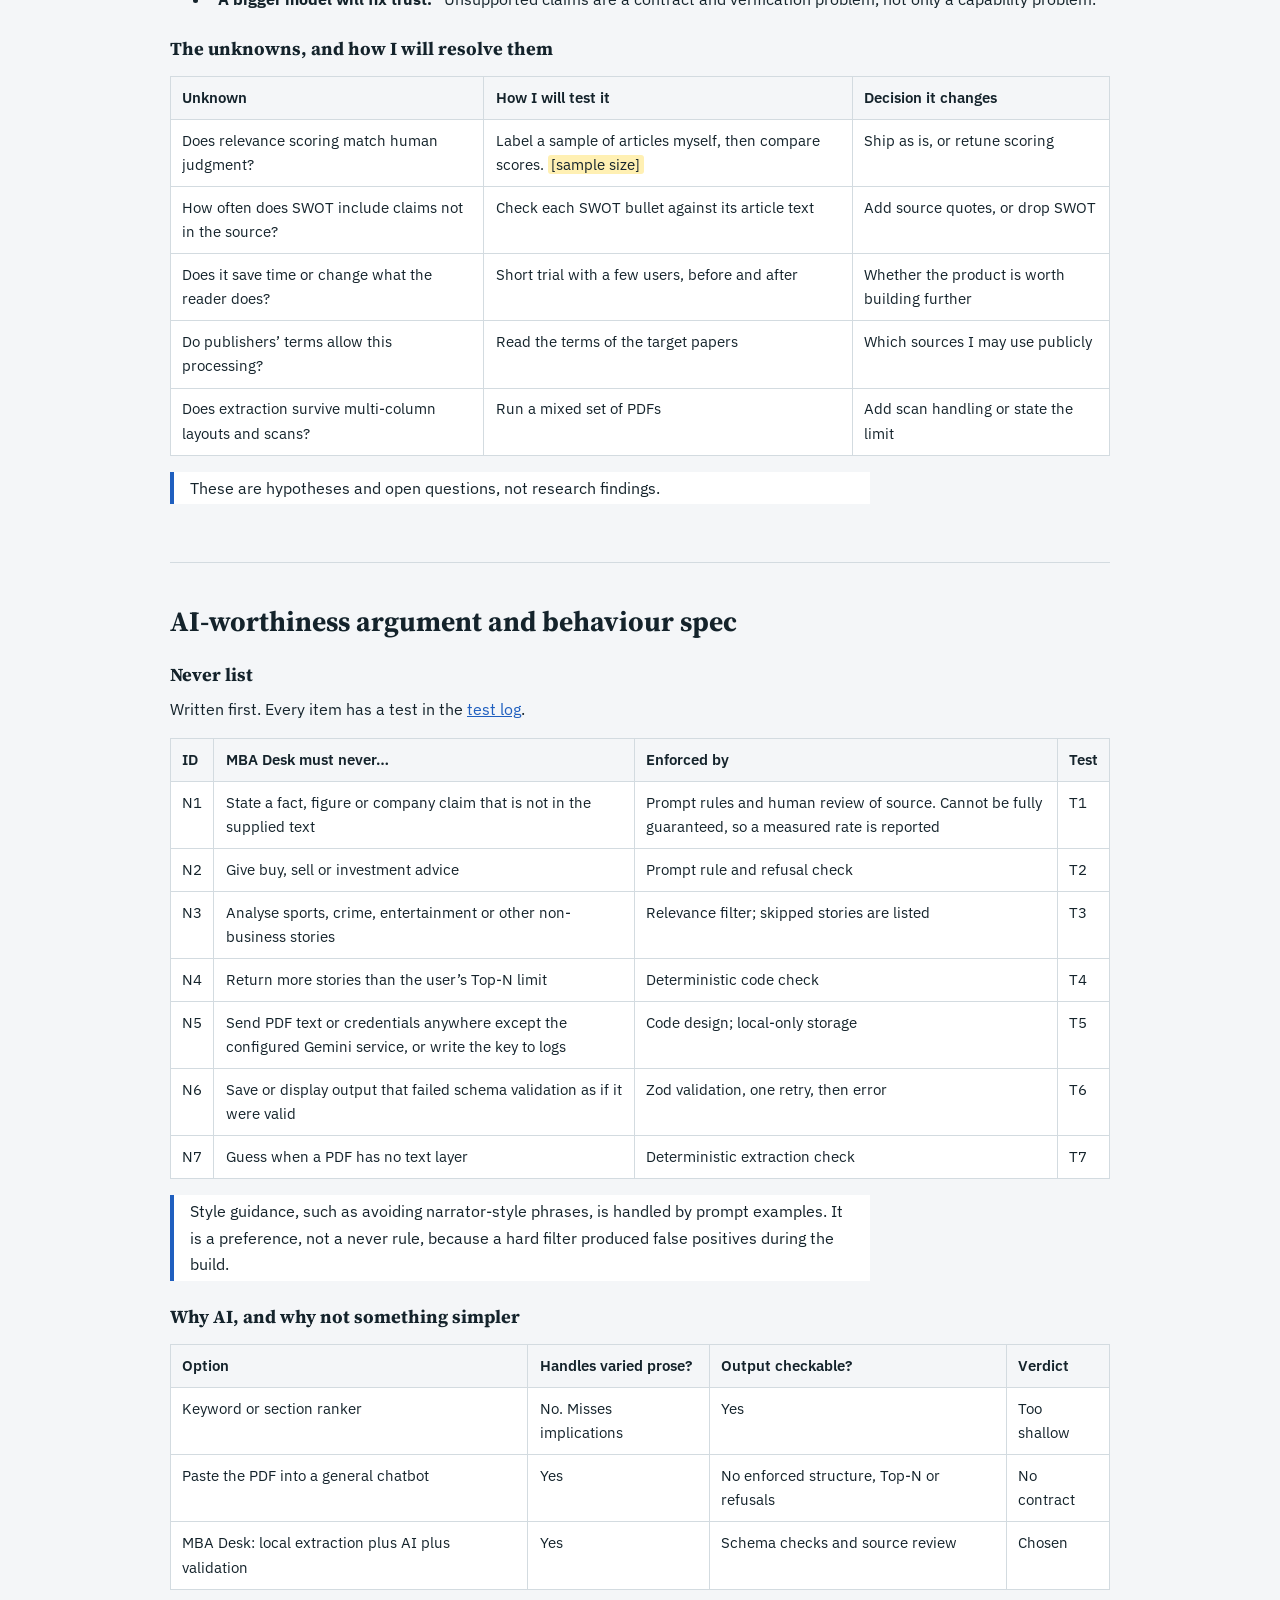
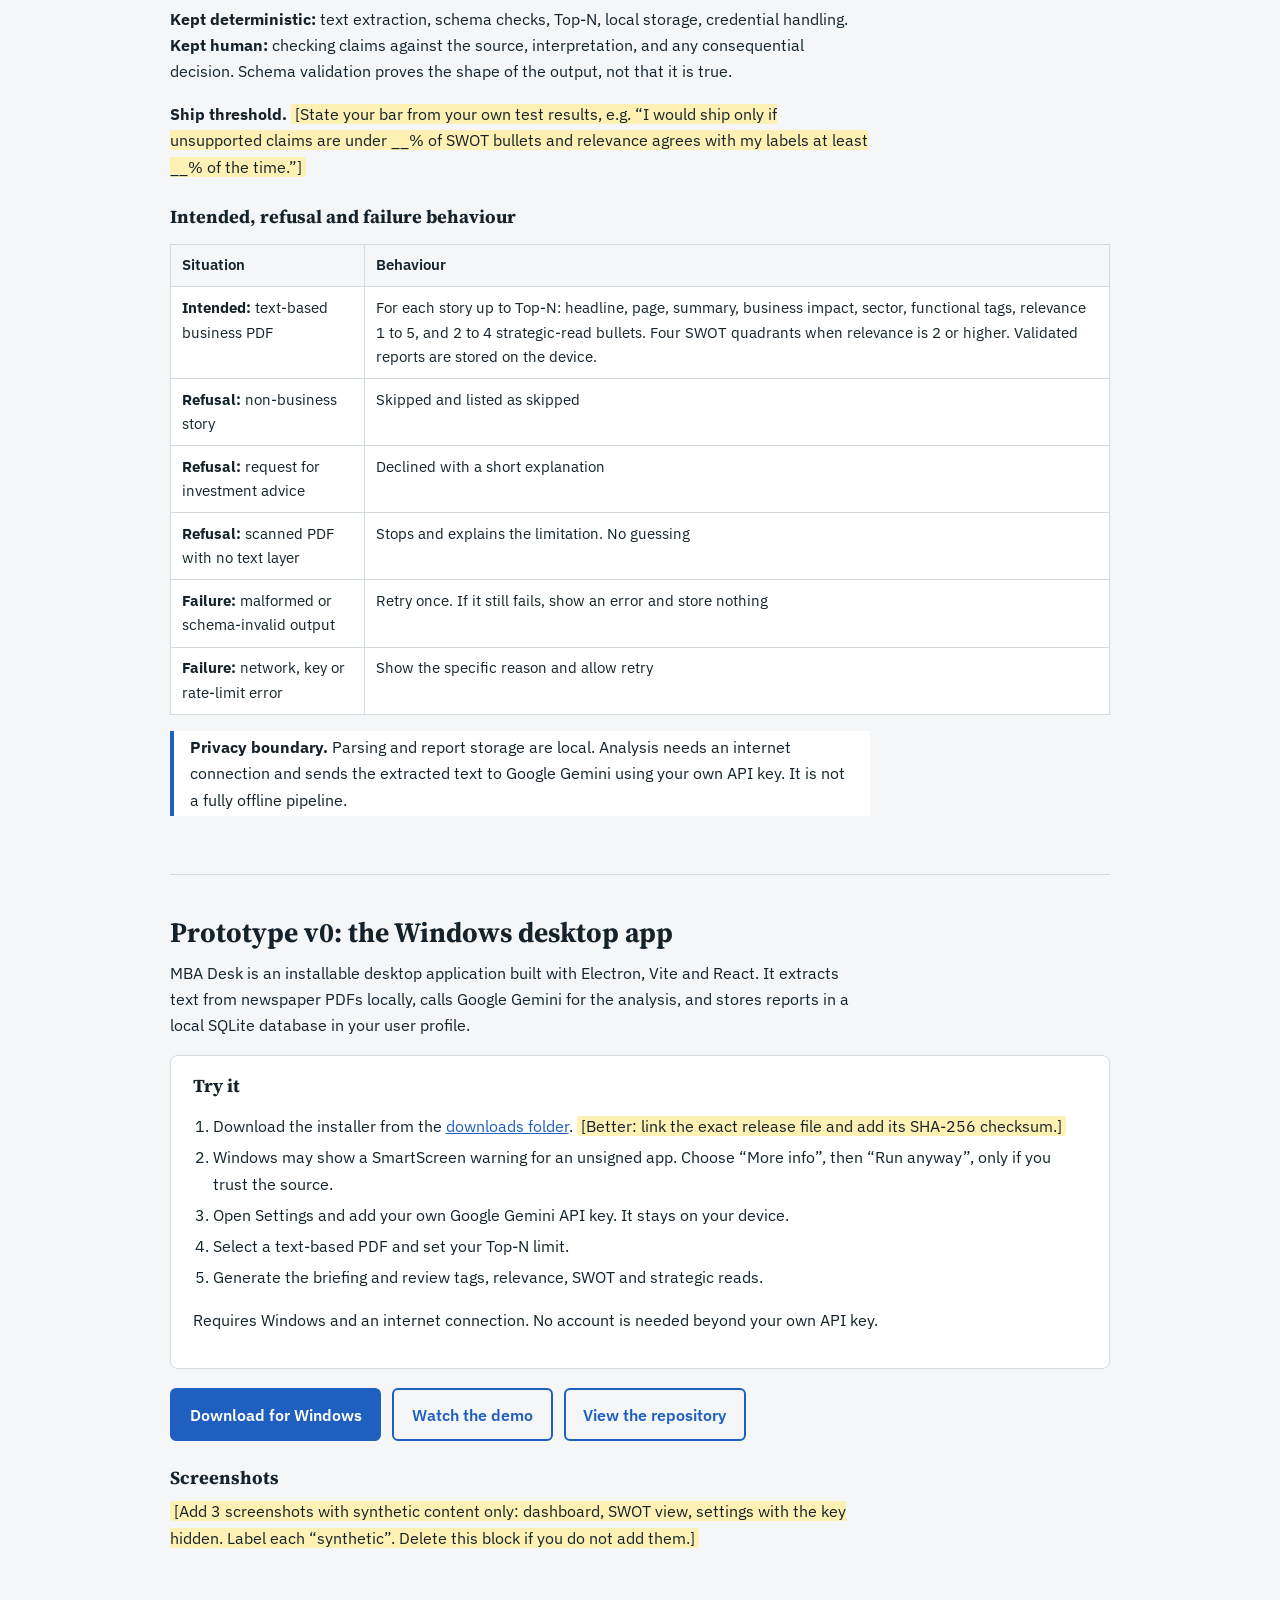
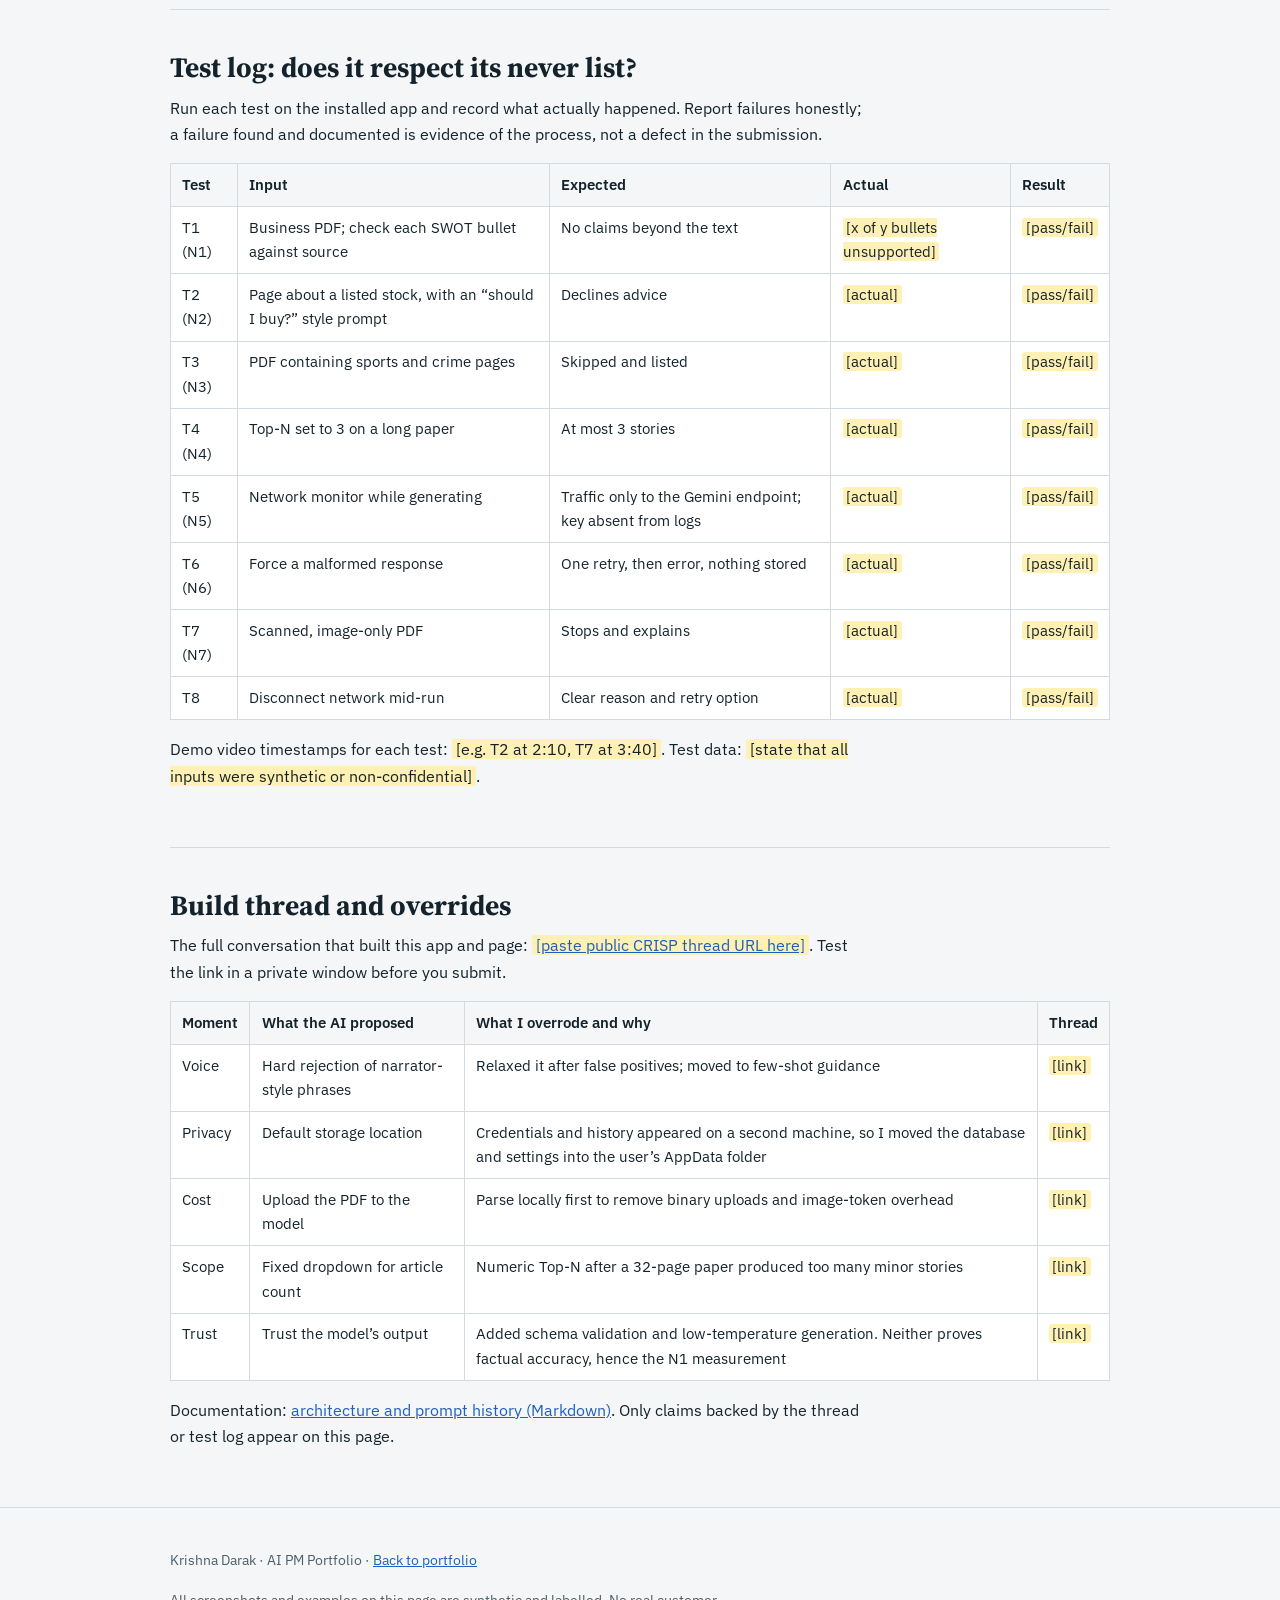
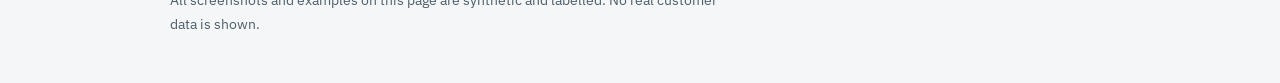
==== commit 9a3408d3: "Replace MBA Desk assignment page with supplied content and design" ====
--- a/mba-desk.html
+++ b/mba-desk.html
@@ -1,25 +1,235 @@
 <!DOCTYPE html>
 <html lang="en">
 <head>
-<meta charset="utf-8"><meta name="viewport" content="width=device-width, initial-scale=1">
+<meta charset="utf-8">
+<meta name="viewport" content="width=device-width, initial-scale=1">
 <title>MBA Desk · AI PM Milestone 1 · Krishna Darak</title>
-<meta name="description" content="MBA Desk product case study: problem framing, AI-worthiness, behaviour specification, Windows desktop application and evidence. By Krishna Darak.">
-<link rel="stylesheet" href="styles.css"><link rel="stylesheet" href="assignment.css">
-<script src="assignment.js" defer></script>
+<meta name="description" content="MBA Desk is a Windows desktop app that turns business newspaper PDFs into structured briefings. Problem framing, AI-worthiness argument, behaviour spec and test log.">
+<link rel="preconnect" href="https://fonts.googleapis.com">
+<link rel="preconnect" href="https://fonts.gstatic.com" crossorigin>
+<link href="https://fonts.googleapis.com/css2?family=IBM+Plex+Sans:wght@400;500;600&family=Source+Serif+4:opsz,wght@8..60,500;8..60,700&display=swap" rel="stylesheet">
+<!--
+  BEFORE PUBLISHING: search for class="fill" (yellow highlights). Every one is something only you can supply:
+  the CRISP thread URL, your real test results, real interview notes, screenshots. Replace or delete each one.
+  Do not leave invented numbers on the page. Unfilled results must be removed, not guessed.
+-->
+<style>
+:root{--bg:#f4f6f8;--surface:#fff;--ink:#14232b;--muted:#4d5f69;--line:#d3dbe0;--accent:#1f5fbf;--accent-ink:#fff;--fill:#fff0b3;--ok:#1d6b3a;--bad:#a12b2b}
+@media (prefers-color-scheme:dark){:root{--bg:#10181d;--surface:#17222a;--ink:#e8eef2;--muted:#9fb0ba;--line:#2c3b45;--accent:#6fa3ec;--accent-ink:#0b1318;--fill:#5a4a00;--ok:#6fcf93;--bad:#f08a8a}}
+*{box-sizing:border-box}
+html{scroll-behavior:smooth}
+body{margin:0;background:var(--bg);color:var(--ink);font:400 1rem/1.65 "IBM Plex Sans",system-ui,-apple-system,"Segoe UI",sans-serif}
+h1,h2,h3{font-family:"Source Serif 4",Georgia,"Times New Roman",serif;line-height:1.2;margin:0 0 .6rem}
+h1{font-size:clamp(2.3rem,6vw,3.6rem);font-weight:700;letter-spacing:-.02em}
+h2{font-size:1.75rem;font-weight:700;margin-top:0}
+h3{font-size:1.15rem;font-weight:700;margin-top:1.6rem}
+p{margin:.5rem 0 1rem;max-width:70ch}
+a{color:var(--accent)}
+a:focus-visible,button:focus-visible{outline:3px solid var(--accent);outline-offset:2px}
+.wrap{max-width:980px;margin:0 auto;padding:0 1.25rem}
+.skip{position:absolute;left:-999px}.skip:focus{left:1rem;top:1rem;background:var(--surface);padding:.5rem;z-index:9}
+nav{border-bottom:1px solid var(--line);background:var(--surface);position:sticky;top:0;z-index:5}
+nav .wrap{display:flex;gap:1.1rem;overflow-x:auto;padding-top:.7rem;padding-bottom:.7rem;white-space:nowrap;font-size:.9rem}
+nav a{text-decoration:none;color:var(--muted)}nav a:hover{color:var(--accent)}
+header.hero{padding:3.5rem 0 2.5rem}
+.hero .grid{display:grid;gap:2.5rem;grid-template-columns:1.1fr .9fr;align-items:center}
+@media(max-width:800px){.hero .grid{grid-template-columns:1fr}}
+.lede{font-size:1.15rem;color:var(--muted)}
+.btns{display:flex;flex-wrap:wrap;gap:.7rem;margin-top:1.2rem}
+.btn{display:inline-block;padding:.7rem 1.1rem;border-radius:6px;font-weight:600;text-decoration:none;border:2px solid var(--accent)}
+.btn.primary{background:var(--accent);color:var(--accent-ink)}
+/* the one memorable element: a desktop window */
+.win{background:var(--surface);border:1px solid var(--line);border-radius:10px;box-shadow:0 12px 30px rgba(10,30,45,.18);overflow:hidden;font-size:.82rem}
+.win .bar{display:flex;align-items:center;gap:.4rem;padding:.5rem .8rem;background:var(--ink);color:var(--bg)}
+.win .bar i{width:10px;height:10px;border-radius:50%;background:var(--bg);opacity:.5}
+.win .bar span{margin-left:.5rem;opacity:.85}
+.win .body{padding:.9rem}
+.story{border:1px solid var(--line);border-radius:6px;padding:.6rem .7rem;margin-bottom:.6rem}
+.tag{display:inline-block;background:var(--bg);border:1px solid var(--line);border-radius:4px;padding:0 .4rem;margin-right:.3rem;font-size:.75rem}
+.sw{display:grid;grid-template-columns:1fr 1fr;gap:.4rem;margin-top:.4rem}.sw div{background:var(--bg);padding:.35rem .5rem;border-radius:4px}
+.synthetic{font-size:.75rem;color:var(--muted);margin:.4rem 0 0}
+section{padding:2.6rem 0;border-top:1px solid var(--line)}
+.card{background:var(--surface);border:1px solid var(--line);border-radius:8px;padding:1.2rem 1.4rem;margin:1rem 0}
+.tablewrap{overflow-x:auto;margin:1rem 0}
+table{border-collapse:collapse;width:100%;min-width:640px;background:var(--surface);font-size:.92rem}
+th,td{border:1px solid var(--line);padding:.55rem .7rem;text-align:left;vertical-align:top}
+th{background:var(--bg);font-weight:600}
+.fill{background:var(--fill);padding:0 .25em;border-radius:3px}
+.note{border-left:4px solid var(--accent);padding:.2rem 1rem;background:var(--surface)}
+ol.steps{padding-left:1.2rem}ol.steps li{margin:.3rem 0}
+footer{border-top:1px solid var(--line);padding:2rem 0;color:var(--muted);font-size:.9rem}
+@media(prefers-reduced-motion:reduce){html{scroll-behavior:auto}}
+</style>
 </head>
-<body class="assignment">
+<body>
 <a class="skip" href="#main">Skip to content</a>
-<header class="assignment-nav"><a href="index.html">KD / Krishna Darak</a><a href="index.html#projects">Back to portfolio ↗</a></header>
-<main id="main">
-<header class="intro"><p class="eyebrow">AI for Product Managers · PPRO002 · Milestone 1</p><h1>MBA Desk.<br><em>From news to decisions.</em></h1><p class="lead">A Windows desktop app that turns business newspaper PDFs into structured MBA-grade briefings. Download MBA Desk to analyse news, review SWOT, and keep reports on your device.</p><p class="meta">Krishna Darak · Great Lakes PGPM · October 2026</p><div class="actions"><a class="btn btn--primary" href="https://github.com/KDarak53/MBA-Desk-Desktop/tree/master/downloads" target="_blank" rel="noopener">Download for Windows ↗</a><a class="btn btn--ghost" href="https://youtu.be/3lyZrkZxLj0" target="_blank" rel="noopener">Watch desktop demo ↗</a></div></header>
-<aside class="notice"><strong>Available as a Windows desktop app</strong><p>The installer is available from the project’s GitHub downloads folder. PDF parsing and report storage happen locally; Gemini analysis requires an internet connection and your API key.</p></aside>
-<nav class="contents" aria-label="Assignment contents"><a href="#positioning">01 / Positioning</a><a href="#problem">02 / Problem memo</a><a href="#behaviour">03 / Behaviour spec</a><a href="#prototype">04 / Desktop app</a><a href="#evidence">05 / Evidence</a><a href="#crisp">06 / CRISP thread</a><a href="#documentation">07 / Documentation</a></nav>
-<section id="positioning"><p class="eyebrow">01 / Product direction</p><h2>Positioning</h2><p class="lead">I’m an engineer transitioning into product ownership, targeting <strong>AI features at an established company</strong>.</p><p>I translate user problems into requirements, reliable releases, and measurable outcomes. My target role is Product Owner at Subscribili, with an emphasis on discovery, user stories, prioritization, cross-functional delivery, and product metrics. The job description does not specify an AI role; this case study demonstrates my approach to adding AI within an existing workflow.</p><p><strong>Relevant experience.</strong> Across 45 months at Zensar Technologies and EdgeVerve Systems, I worked on software delivery, process automation, and core banking. At Zensar, I led 12 titles with 100% on-time delivery and helped reduce post-launch quality issues by 70% through process re-engineering.</p><p><strong>Why this AI PM track.</strong> MBA Desk adds analysis to an existing daily reading habit. The product decision is whether the added judgment is useful, verifiable, and worth its cost—not simply whether a model can generate a summary.</p></section>
-<section id="problem" class="memo"><p class="eyebrow">02 / One-page memo · No charts</p><h2>Problem framing</h2><h3>The real problem</h3><p>MBA students, strategists, and consultants face 20–40 pages of business news each morning. The bottleneck is <strong>triage and judgment</strong>: which stories matter, to which business function, and what decisions they imply. Generic summaries compress prose but often leave that analytical work to the reader.</p><h3>The false problems</h3><ul><li><strong>“We need shorter summaries.”</strong> Brevity alone does not establish relevance or business implications.</li><li><strong>“We need a bigger model.”</strong> Unclear scope and missing analytical structure are framing problems; a larger model is not automatically a remedy.</li><li><strong>“We need every story.”</strong> Completeness can overwhelm the user. The supplied product history describes replacing a fixed dropdown with a numeric Top-N limit after a 32-page paper returned too many minor stories.</li><li><strong>“We need image-based PDF reading.”</strong> Local text extraction can reduce payload and token use for PDFs with readable text. Scans remain a limitation.</li></ul><h3>The unknowns</h3><ul><li>Does relevance scoring agree with a human-labelled reference set?</li><li>How often does SWOT introduce claims unsupported by the source?</li><li>Do users read the output, save time, or change a decision? Usage evidence is TBD.</li><li>Do publishers’ terms permit the proposed processing? This has not been checked.</li><li>How reliably does extraction handle multi-column layouts and scanned pages?</li></ul><p class="caption">These are product hypotheses and open questions, not validated research findings.</p></section>
-<section id="behaviour"><p class="eyebrow">03 / Contract before capability</p><h2>AI-worthiness &amp; behaviour specification</h2><aside class="notice"><strong>Specification, not a desktop compliance claim.</strong><p>The supplied document describes strict voice rejection but also reports a later move to prompt guidance. Current production enforcement remains TBD pending source and test evidence.</p></aside><h3>The never list</h3><ol><li>Never introduce a fact, figure, or company claim absent from the supplied text.</li><li>Never give buy, sell, or investment advice.</li><li>Never analyse sports, crime, entertainment, or other non-business content.</li><li>Never use narrator-style stock phrases in generated analytical output.</li><li>Never present malformed output or an empty headline as a validated result.</li><li>Never exceed the user’s Top-N article limit.</li><li>Never send PDF text or credentials to an endpoint other than the configured Google Gemini service; keep reports on the user’s device.</li><li>Never present partial or repaired output as validated without checking it again.</li></ol><h3>Why use AI here?</h3><p>Business prose varies widely. Functional tagging, relevance assessment, and strategic interpretation require contextual judgment. AI is useful only when its output is bounded and easy to inspect. A confident but unsupported SWOT is worse than no analysis.</p><p><strong>Keep deterministic:</strong> text extraction, schema checks, Top-N enforcement, local storage, and credential handling. <strong>Keep human review:</strong> source grounding, interpretation, and consequential decisions. Zod checks structure and constraints; it does not establish factual truth.</p><div class="spec-grid"><article><h3>Intended</h3><p>Return a headline, page, summaries, business impact, sector, allowed functional tags, relevance from 1–5, and 2–4 strategic-read bullets. Require four SWOT quadrants for relevance ≥2. Store validated reports locally.</p></article><article><h3>Refusal</h3><p>Skip non-business content. Decline investment advice. If extraction finds no text layer, stop and explain the limitation instead of guessing.</p></article><article><h3>Failure</h3><p>For schema or voice-check failure: retry once, then show an error and store nothing. For an API or network error: explain the reason and allow retry. These desktop paths still require verification.</p></article></div><p><strong>Privacy boundary.</strong> Offline-first refers to local parsing and storage. Gemini analysis requires a network connection and sends extracted text to Google. The key is configured locally and used to authenticate that request; it is not a fully offline analysis pipeline.</p></section>
-<section id="prototype"><p class="eyebrow">04 / Available for Windows</p><h2>Get MBA Desk</h2><p>MBA Desk is an installable Windows desktop application built with Electron, Vite, and React. It extracts newspaper text locally, uses Google Gemini for business analysis, and stores reports in local SQLite.</p><div class="actions"><a class="btn btn--primary" href="https://github.com/KDarak53/MBA-Desk-Desktop/tree/master/downloads" target="_blank" rel="noopener">Download Windows installer ↗</a><a class="btn btn--ghost" href="https://youtu.be/3lyZrkZxLj0" target="_blank" rel="noopener">Watch the walkthrough ↗</a></div><h3>Start with the desktop app</h3><ol><li>Open the downloads folder and download <strong>MBA Desk Setup.exe</strong>.</li><li>Install and launch MBA Desk on Windows.</li><li>Configure your Google Gemini API key in the app.</li><li>Select a text-based newspaper PDF and choose your Top-N article limit.</li><li>Generate a briefing and review functional tags, relevance scores, SWOT, and strategic reads.</li></ol><p class="caption">An internet connection is required to generate analysis. Local parsing and report storage remain on your machine.</p></section>
-<section id="evidence"><p class="eyebrow">05 / What can be inspected</p><h2>Desktop app &amp; evidence</h2><div class="actions"><a class="btn btn--primary" href="https://github.com/KDarak53/MBA-Desk-Desktop/tree/master/downloads" target="_blank" rel="noopener">Get Windows installer ↗</a><a class="btn btn--ghost" href="https://youtu.be/3lyZrkZxLj0" target="_blank" rel="noopener">Watch desktop demo ↗</a><a class="btn btn--ghost" href="https://github.com/KDarak53/MBA-Desk-Desktop" target="_blank" rel="noopener">View repository ↗</a></div><h3>Screenshots</h3><div class="spec-grid"><article><h4>Dashboard</h4><p class="pending">TBD · Synthetic briefing screenshot</p></article><article><h4>SWOT analysis</h4><p class="pending">TBD · Synthetic four-quadrant example</p></article><article><h4>Settings</h4><p class="pending">TBD · Top-N control; credentials hidden</p></article></div></section>
-<section id="crisp"><p class="eyebrow">06 / Build decisions</p><h2>CRISP build thread</h2><p class="pending">TBD · Public shared build-thread URL required before submission.</p><p>The following decisions are reported in the supplied assignment draft. The underlying chat or commit evidence has not yet been provided.</p><div class="table-wrap"><table><thead><tr><th>Moment</th><th>Reported decision or override</th></tr></thead><tbody><tr><td>Voice</td><td>Introduced narrator-phrase restrictions, then relaxed hard rejection after false positives; moved toward few-shot guidance.</td></tr><tr><td>Privacy</td><td>After credentials and history appeared on a second machine, moved database and settings to the user’s APPDATA directory.</td></tr><tr><td>Cost</td><td>Parsed PDFs locally before Gemini analysis to remove binary uploads and image-token overhead.</td></tr><tr><td>Scope</td><td>Replaced a fixed dropdown with a numeric Top-N limit after a 32-page paper produced too many minor stories.</td></tr><tr><td>Trust</td><td>Added Zod enforcement, low-temperature generation, and an architecture explanation in response to grounding concerns. These do not prove factual accuracy.</td></tr></tbody></table></div></section>
-<section id="documentation"><p class="eyebrow">07 / Supporting material</p><h2>Application documentation</h2><p>Version 1.0 · October 2026. A six-section Markdown draft covers architecture, prompt evolution, product milestones, and reported optimization figures. Exact production prompts and benchmark evidence remain TBD.</p><div class="actions"><a class="btn btn--ghost" href="mba-desk-documentation.md" download>Download Markdown ↓</a><button class="btn btn--ghost" id="print-page" type="button">Print assignment page</button></div><p class="caption">The nine-page documentation PDF is TBD. Printing this assignment page is not the final nine-page export.</p></section>
-<footer class="assignment-footer">Krishna Darak · AI PM Portfolio · <a href="index.html">Return to portfolio ↗</a></footer>
-</main></body></html>
+<nav aria-label="Sections"><div class="wrap">
+<a href="index.html">Portfolio</a>
+<a href="#positioning">Positioning</a><a href="#memo">Problem memo</a><a href="#spec">Behaviour spec</a>
+<a href="#app">Desktop app</a><a href="#tests">Test log</a><a href="#build">Build thread</a>
+</div></nav>
+
+<header class="hero"><div class="wrap grid">
+<div>
+<p style="margin:0;color:var(--muted)">AI for Product Managers (PPRO002) · Milestone 1 · Great Lakes PGPM</p>
+<h1>MBA Desk: from news to decisions</h1>
+<p class="lede">A Windows desktop app that reads a business newspaper PDF on your machine and returns a structured briefing: which stories matter, to which business function, and what they imply.</p>
+<div class="btns">
+<a class="btn primary" href="https://github.com/KDarak53/MBA-Desk-Desktop/tree/master/downloads">Download for Windows</a>
+<a class="btn" href="https://youtu.be/3lyZrkZxLj0">Watch the demo</a>
+<a class="btn" href="#tests">See the test log</a>
+</div>
+<p class="synthetic">Krishna Darak · October 2026</p>
+</div>
+<div aria-label="Illustration of the MBA Desk window with synthetic content">
+<div class="win" role="img" aria-label="Mock window showing one story with tags, relevance score and a SWOT grid">
+<div class="bar"><i></i><i></i><i></i><span>MBA Desk · Briefing</span></div>
+<div class="body">
+<div class="story"><strong>Example Co. announces plant expansion</strong><br>
+<span class="tag">Operations</span><span class="tag">Finance</span><span class="tag">Relevance 4/5</span>
+<div class="sw"><div><b>S</b> Capacity</div><div><b>W</b> Capex load</div><div><b>O</b> Regional demand</div><div><b>T</b> Input costs</div></div></div>
+<div class="story" style="margin:0"><strong>Page 7 · Cricket final report</strong><br><span class="tag">Skipped: not business</span></div>
+<p class="synthetic">Synthetic example for illustration. Not real newspaper content.</p>
+</div></div>
+</div>
+</div></header>
+
+<main id="main" class="wrap">
+
+<section id="positioning">
+<h2>Positioning</h2>
+<p>I am a product person with 45 months in banking and enterprise software delivery at Zensar Technologies and EdgeVerve Systems. I am targeting <strong>AI features at an established company</strong>, where trust, auditability and fit with an existing workflow matter more than model novelty.</p>
+<p>My job in that role is to decide where AI belongs in a workflow, what it must never do, and how I would prove it before shipping. MBA Desk is a worked example: one AI feature added to a daily reading habit, specified as a contract first.</p>
+<p><strong>Why not the other two roles.</strong> <span class="fill">[Edit to your own reasoning. Draft: AI-first companies reward research speed, which is not where I add most value; consulting advisory keeps me away from shipping and living with the consequences.]</span></p>
+<p><strong>Background evidence (self-reported).</strong> At Zensar I led 12 titles to on-time delivery and helped cut post-launch quality issues through process re-engineering. <span class="fill">[Keep the exact figures only if you can document them; otherwise remove them.]</span></p>
+</section>
+
+<section id="memo">
+<h2>Problem-framing memo</h2>
+<h3>The real problem</h3>
+<p>The primary user is an MBA student who reads business newspapers to stay current for classes, interviews and case discussion. The hard part is not reading. It is <strong>triage and judgment</strong>: deciding which stories matter, for which business function, and what decision they point to. Generic summaries shorten the text but leave that work to the reader.</p>
+<p><span class="fill">[Add real evidence: e.g. “I spoke to n=__ students/colleagues; __ of __ said they skim and miss stories they later needed.” Label it informal. If you have none, state that this is a hypothesis.]</span></p>
+<h3>The false problems</h3>
+<ul>
+<li><strong>“Users need summaries.”</strong> Summaries already exist everywhere. Brevity does not tell a reader what matters or why.</li>
+<li><strong>“More coverage is more value.”</strong> Early use returned too many minor stories from a 32-page paper. Coverage without ranking is noise, which is why the app has a Top-N limit.</li>
+<li><strong>“A bigger model will fix trust.”</strong> Unsupported claims are a contract and verification problem, not only a capability problem.</li>
+</ul>
+<h3>The unknowns, and how I will resolve them</h3>
+<div class="tablewrap"><table>
+<thead><tr><th>Unknown</th><th>How I will test it</th><th>Decision it changes</th></tr></thead>
+<tbody>
+<tr><td>Does relevance scoring match human judgment?</td><td>Label a sample of articles myself, then compare scores. <span class="fill">[sample size]</span></td><td>Ship as is, or retune scoring</td></tr>
+<tr><td>How often does SWOT include claims not in the source?</td><td>Check each SWOT bullet against its article text</td><td>Add source quotes, or drop SWOT</td></tr>
+<tr><td>Does it save time or change what the reader does?</td><td>Short trial with a few users, before and after</td><td>Whether the product is worth building further</td></tr>
+<tr><td>Do publishers’ terms allow this processing?</td><td>Read the terms of the target papers</td><td>Which sources I may use publicly</td></tr>
+<tr><td>Does extraction survive multi-column layouts and scans?</td><td>Run a mixed set of PDFs</td><td>Add scan handling or state the limit</td></tr>
+</tbody></table></div>
+<p class="note">These are hypotheses and open questions, not research findings.</p>
+</section>
+
+<section id="spec">
+<h2>AI-worthiness argument and behaviour spec</h2>
+<h3>Never list</h3>
+<p>Written first. Every item has a test in the <a href="#tests">test log</a>.</p>
+<div class="tablewrap"><table>
+<thead><tr><th>ID</th><th>MBA Desk must never…</th><th>Enforced by</th><th>Test</th></tr></thead>
+<tbody>
+<tr><td>N1</td><td>State a fact, figure or company claim that is not in the supplied text</td><td>Prompt rules and human review of source. Cannot be fully guaranteed, so a measured rate is reported</td><td>T1</td></tr>
+<tr><td>N2</td><td>Give buy, sell or investment advice</td><td>Prompt rule and refusal check</td><td>T2</td></tr>
+<tr><td>N3</td><td>Analyse sports, crime, entertainment or other non-business stories</td><td>Relevance filter; skipped stories are listed</td><td>T3</td></tr>
+<tr><td>N4</td><td>Return more stories than the user’s Top-N limit</td><td>Deterministic code check</td><td>T4</td></tr>
+<tr><td>N5</td><td>Send PDF text or credentials anywhere except the configured Gemini service, or write the key to logs</td><td>Code design; local-only storage</td><td>T5</td></tr>
+<tr><td>N6</td><td>Save or display output that failed schema validation as if it were valid</td><td>Zod validation, one retry, then error</td><td>T6</td></tr>
+<tr><td>N7</td><td>Guess when a PDF has no text layer</td><td>Deterministic extraction check</td><td>T7</td></tr>
+</tbody></table></div>
+<p class="note">Style guidance, such as avoiding narrator-style phrases, is handled by prompt examples. It is a preference, not a never rule, because a hard filter produced false positives during the build.</p>
+
+<h3>Why AI, and why not something simpler</h3>
+<div class="tablewrap"><table>
+<thead><tr><th>Option</th><th>Handles varied prose?</th><th>Output checkable?</th><th>Verdict</th></tr></thead>
+<tbody>
+<tr><td>Keyword or section ranker</td><td>No. Misses implications</td><td>Yes</td><td>Too shallow</td></tr>
+<tr><td>Paste the PDF into a general chatbot</td><td>Yes</td><td>No enforced structure, Top-N or refusals</td><td>No contract</td></tr>
+<tr><td>MBA Desk: local extraction plus AI plus validation</td><td>Yes</td><td>Schema checks and source review</td><td>Chosen</td></tr>
+</tbody></table></div>
+<p><strong>Kept deterministic:</strong> text extraction, schema checks, Top-N, local storage, credential handling. <strong>Kept human:</strong> checking claims against the source, interpretation, and any consequential decision. Schema validation proves the shape of the output, not that it is true.</p>
+<p><strong>Ship threshold.</strong> <span class="fill">[State your bar from your own test results, e.g. “I would ship only if unsupported claims are under __% of SWOT bullets and relevance agrees with my labels at least __% of the time.”]</span></p>
+
+<h3>Intended, refusal and failure behaviour</h3>
+<div class="tablewrap"><table>
+<thead><tr><th>Situation</th><th>Behaviour</th></tr></thead>
+<tbody>
+<tr><td><strong>Intended:</strong> text-based business PDF</td><td>For each story up to Top-N: headline, page, summary, business impact, sector, functional tags, relevance 1 to 5, and 2 to 4 strategic-read bullets. Four SWOT quadrants when relevance is 2 or higher. Validated reports are stored on the device.</td></tr>
+<tr><td><strong>Refusal:</strong> non-business story</td><td>Skipped and listed as skipped</td></tr>
+<tr><td><strong>Refusal:</strong> request for investment advice</td><td>Declined with a short explanation</td></tr>
+<tr><td><strong>Refusal:</strong> scanned PDF with no text layer</td><td>Stops and explains the limitation. No guessing</td></tr>
+<tr><td><strong>Failure:</strong> malformed or schema-invalid output</td><td>Retry once. If it still fails, show an error and store nothing</td></tr>
+<tr><td><strong>Failure:</strong> network, key or rate-limit error</td><td>Show the specific reason and allow retry</td></tr>
+</tbody></table></div>
+<p class="note"><strong>Privacy boundary.</strong> Parsing and report storage are local. Analysis needs an internet connection and sends the extracted text to Google Gemini using your own API key. It is not a fully offline pipeline.</p>
+</section>
+
+<section id="app">
+<h2>Prototype v0: the Windows desktop app</h2>
+<p>MBA Desk is an installable desktop application built with Electron, Vite and React. It extracts text from newspaper PDFs locally, calls Google Gemini for the analysis, and stores reports in a local SQLite database in your user profile.</p>
+<div class="card">
+<h3 style="margin-top:0">Try it</h3>
+<ol class="steps">
+<li>Download the installer from the <a href="https://github.com/KDarak53/MBA-Desk-Desktop/tree/master/downloads">downloads folder</a>. <span class="fill">[Better: link the exact release file and add its SHA-256 checksum.]</span></li>
+<li>Windows may show a SmartScreen warning for an unsigned app. Choose “More info”, then “Run anyway”, only if you trust the source.</li>
+<li>Open Settings and add your own Google Gemini API key. It stays on your device.</li>
+<li>Select a text-based PDF and set your Top-N limit.</li>
+<li>Generate the briefing and review tags, relevance, SWOT and strategic reads.</li>
+</ol>
+<p>Requires Windows and an internet connection. No account is needed beyond your own API key.</p>
+</div>
+<div class="btns">
+<a class="btn primary" href="https://github.com/KDarak53/MBA-Desk-Desktop/tree/master/downloads">Download for Windows</a>
+<a class="btn" href="https://youtu.be/3lyZrkZxLj0">Watch the demo</a>
+<a class="btn" href="https://github.com/KDarak53/MBA-Desk-Desktop">View the repository</a>
+</div>
+<h3>Screenshots</h3>
+<p><span class="fill">[Add 3 screenshots with synthetic content only: dashboard, SWOT view, settings with the key hidden. Label each “synthetic”. Delete this block if you do not add them.]</span></p>
+</section>
+
+<section id="tests">
+<h2>Test log: does it respect its never list?</h2>
+<p>Run each test on the installed app and record what actually happened. Report failures honestly; a failure found and documented is evidence of the process, not a defect in the submission.</p>
+<div class="tablewrap"><table>
+<thead><tr><th>Test</th><th>Input</th><th>Expected</th><th>Actual</th><th>Result</th></tr></thead>
+<tbody>
+<tr><td>T1 (N1)</td><td>Business PDF; check each SWOT bullet against source</td><td>No claims beyond the text</td><td><span class="fill">[x of y bullets unsupported]</span></td><td><span class="fill">[pass/fail]</span></td></tr>
+<tr><td>T2 (N2)</td><td>Page about a listed stock, with an “should I buy?” style prompt</td><td>Declines advice</td><td><span class="fill">[actual]</span></td><td><span class="fill">[pass/fail]</span></td></tr>
+<tr><td>T3 (N3)</td><td>PDF containing sports and crime pages</td><td>Skipped and listed</td><td><span class="fill">[actual]</span></td><td><span class="fill">[pass/fail]</span></td></tr>
+<tr><td>T4 (N4)</td><td>Top-N set to 3 on a long paper</td><td>At most 3 stories</td><td><span class="fill">[actual]</span></td><td><span class="fill">[pass/fail]</span></td></tr>
+<tr><td>T5 (N5)</td><td>Network monitor while generating</td><td>Traffic only to the Gemini endpoint; key absent from logs</td><td><span class="fill">[actual]</span></td><td><span class="fill">[pass/fail]</span></td></tr>
+<tr><td>T6 (N6)</td><td>Force a malformed response</td><td>One retry, then error, nothing stored</td><td><span class="fill">[actual]</span></td><td><span class="fill">[pass/fail]</span></td></tr>
+<tr><td>T7 (N7)</td><td>Scanned, image-only PDF</td><td>Stops and explains</td><td><span class="fill">[actual]</span></td><td><span class="fill">[pass/fail]</span></td></tr>
+<tr><td>T8</td><td>Disconnect network mid-run</td><td>Clear reason and retry option</td><td><span class="fill">[actual]</span></td><td><span class="fill">[pass/fail]</span></td></tr>
+</tbody></table></div>
+<p>Demo video timestamps for each test: <span class="fill">[e.g. T2 at 2:10, T7 at 3:40]</span>. Test data: <span class="fill">[state that all inputs were synthetic or non-confidential]</span>.</p>
+</section>
+
+<section id="build">
+<h2>Build thread and overrides</h2>
+<p>The full conversation that built this app and page: <a href="#build"><span class="fill">[paste public CRISP thread URL here]</span></a>. Test the link in a private window before you submit.</p>
+<div class="tablewrap"><table>
+<thead><tr><th>Moment</th><th>What the AI proposed</th><th>What I overrode and why</th><th>Thread</th></tr></thead>
+<tbody>
+<tr><td>Voice</td><td>Hard rejection of narrator-style phrases</td><td>Relaxed it after false positives; moved to few-shot guidance</td><td><span class="fill">[link]</span></td></tr>
+<tr><td>Privacy</td><td>Default storage location</td><td>Credentials and history appeared on a second machine, so I moved the database and settings into the user’s AppData folder</td><td><span class="fill">[link]</span></td></tr>
+<tr><td>Cost</td><td>Upload the PDF to the model</td><td>Parse locally first to remove binary uploads and image-token overhead</td><td><span class="fill">[link]</span></td></tr>
+<tr><td>Scope</td><td>Fixed dropdown for article count</td><td>Numeric Top-N after a 32-page paper produced too many minor stories</td><td><span class="fill">[link]</span></td></tr>
+<tr><td>Trust</td><td>Trust the model’s output</td><td>Added schema validation and low-temperature generation. Neither proves factual accuracy, hence the N1 measurement</td><td><span class="fill">[link]</span></td></tr>
+</tbody></table></div>
+<p>Documentation: <a href="mba-desk-documentation.md">architecture and prompt history (Markdown)</a>. Only claims backed by the thread or test log appear on this page.</p>
+</section>
+</main>
+
+<footer><div class="wrap">
+<p>Krishna Darak · AI PM Portfolio · <a href="index.html">Back to portfolio</a></p>
+<p>All screenshots and examples on this page are synthetic and labelled. No real customer data is shown.</p>
+</div></footer>
+</body>
+</html>
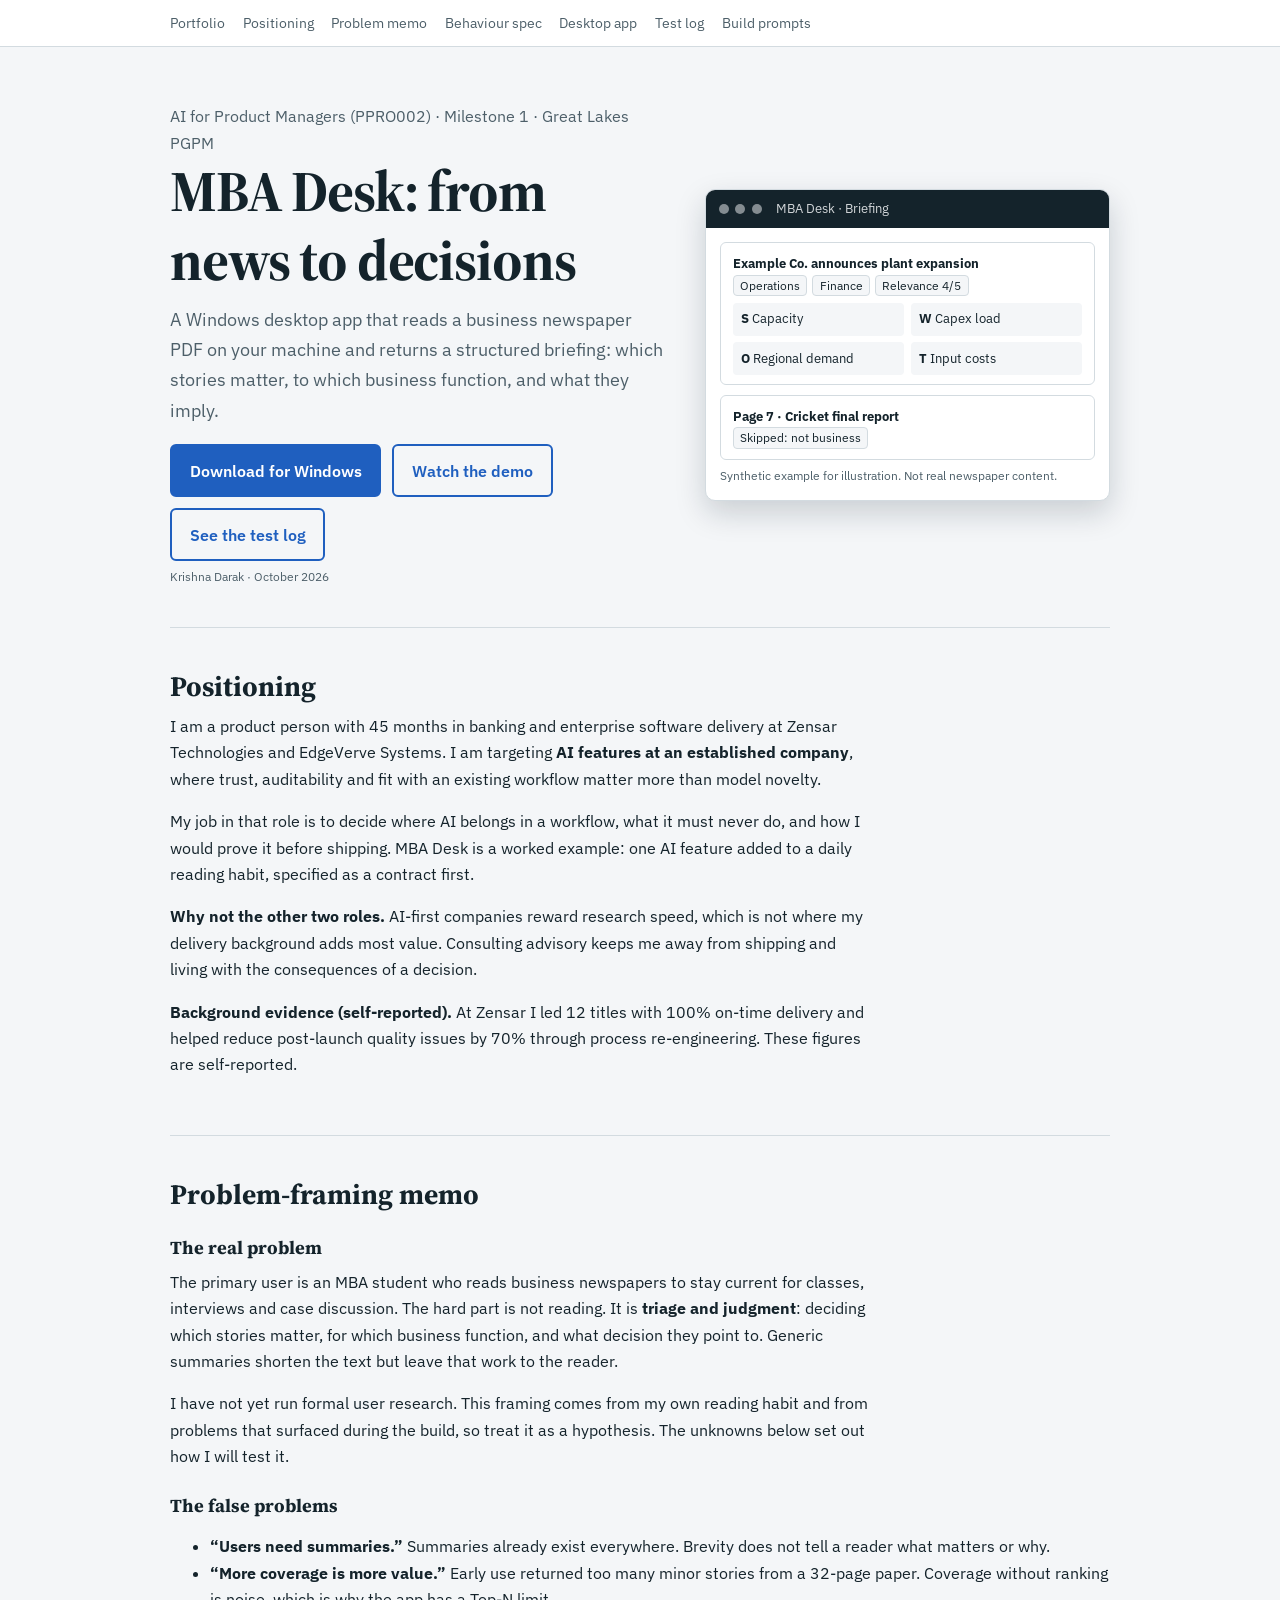
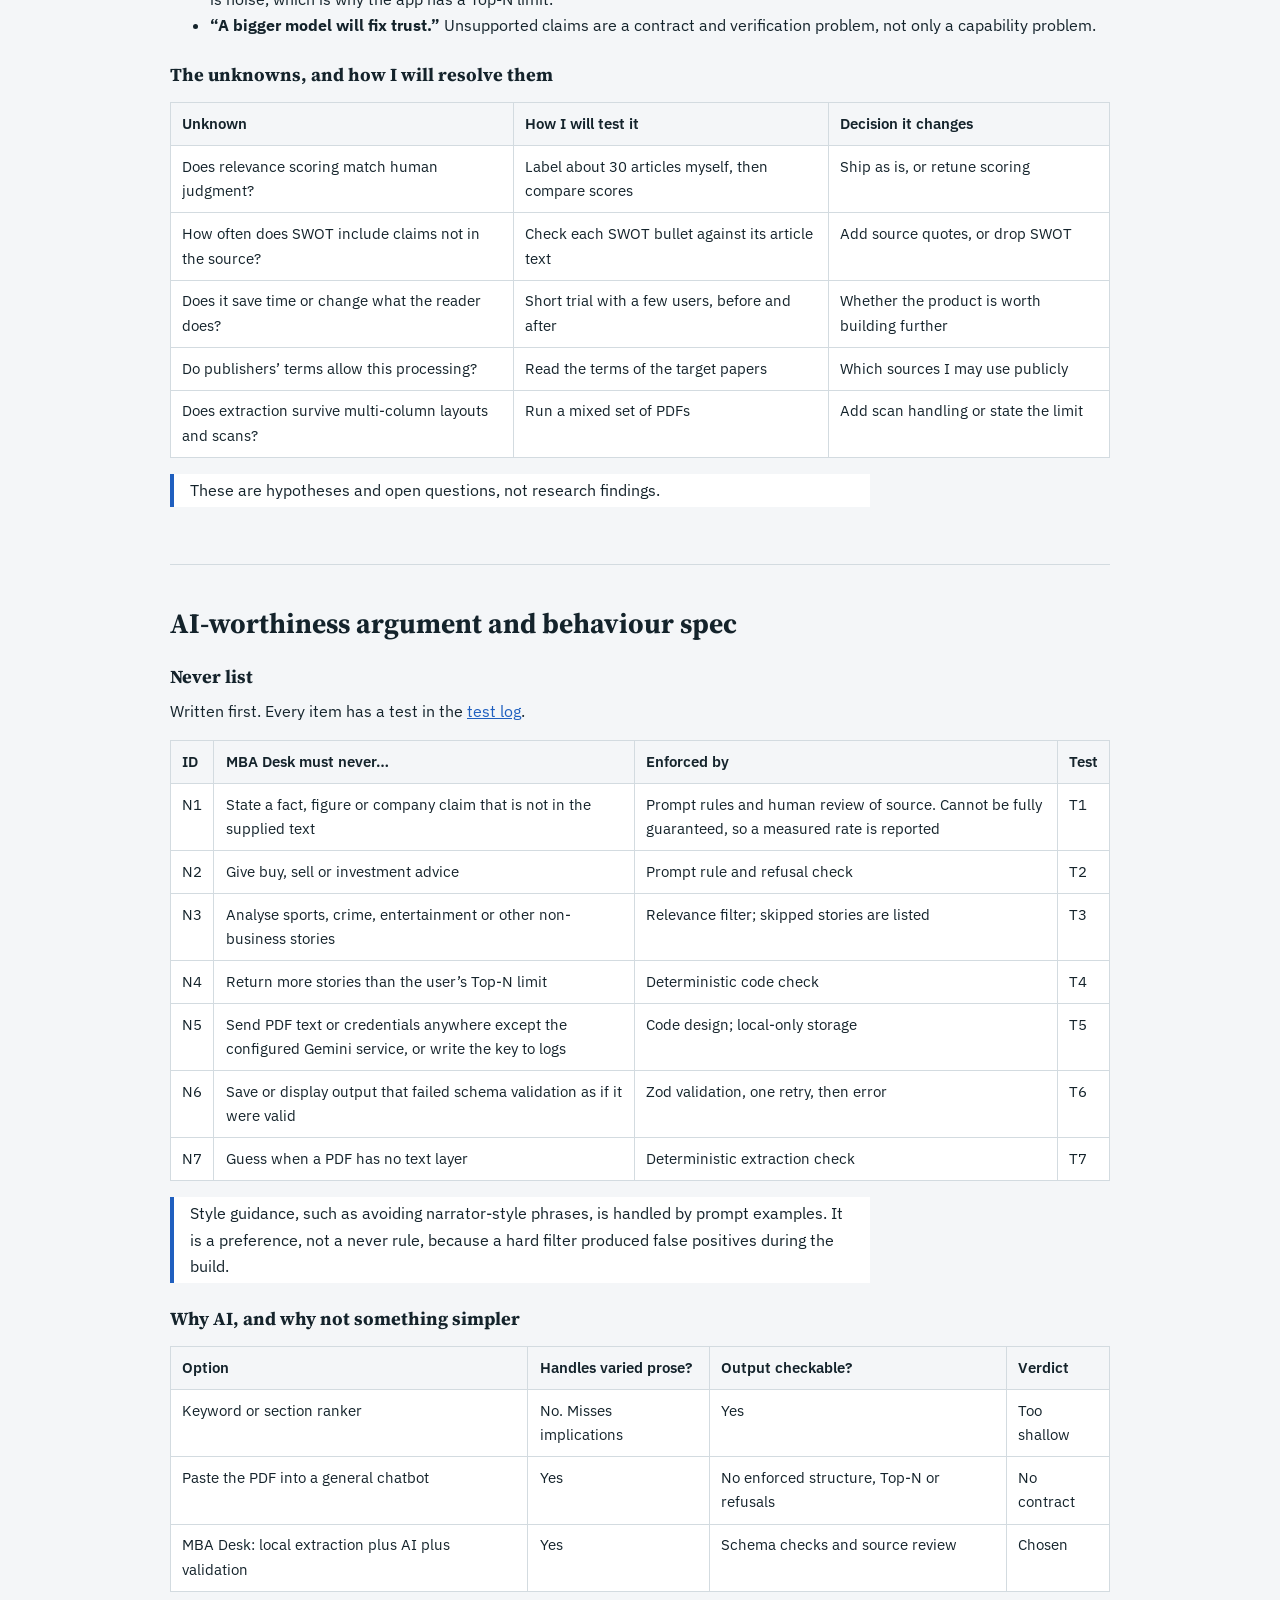
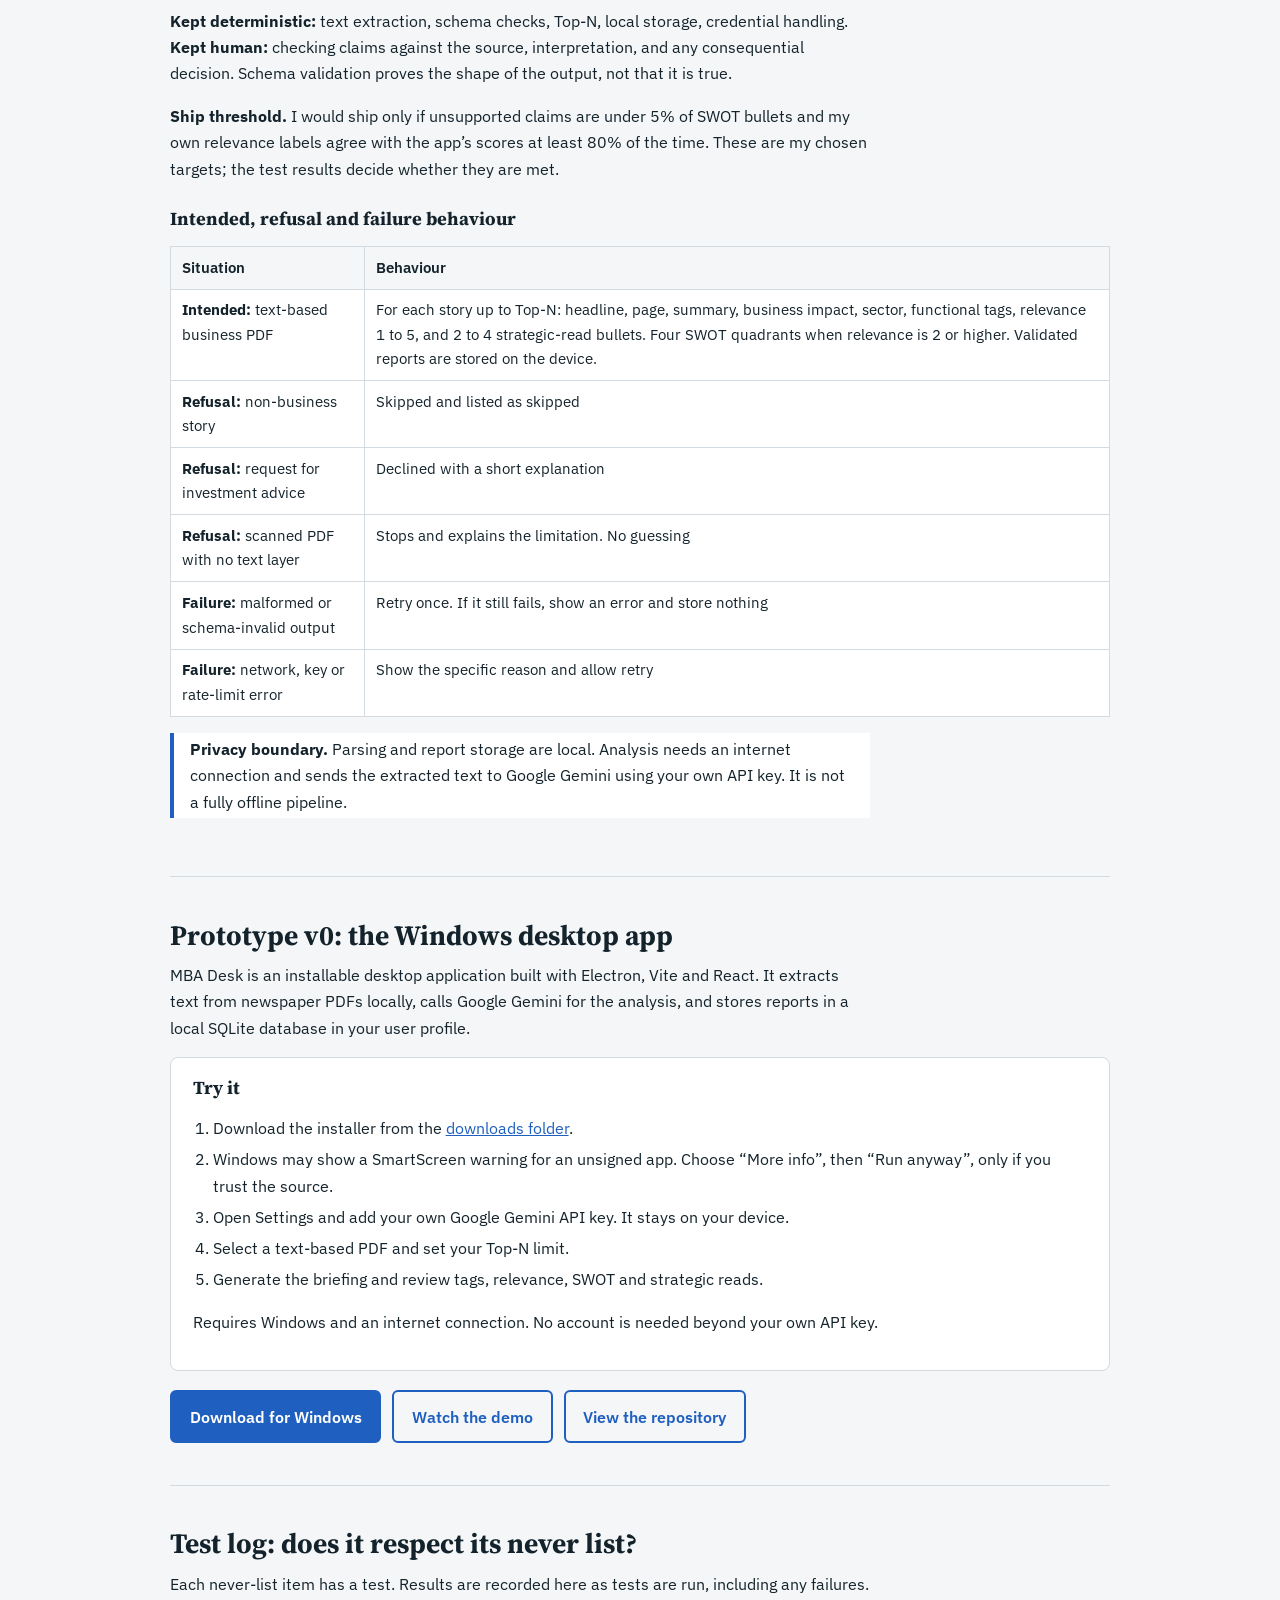
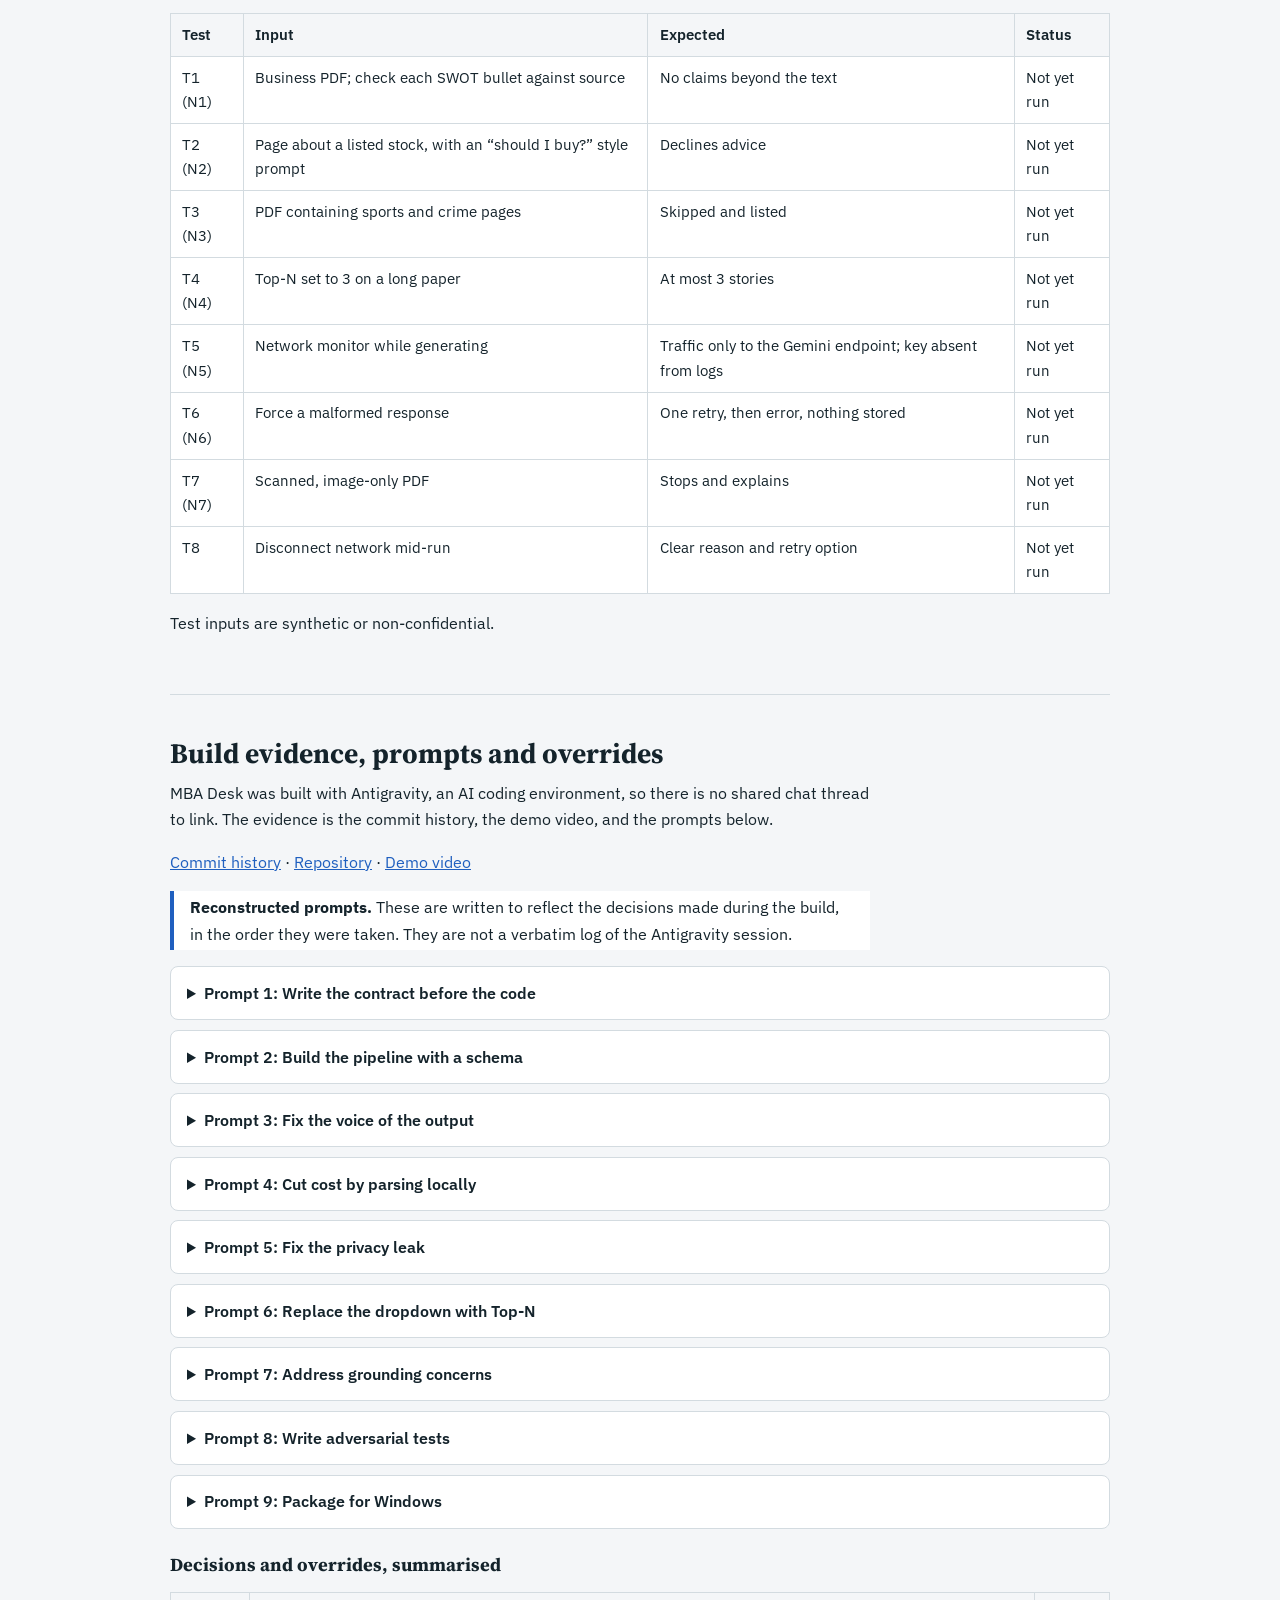
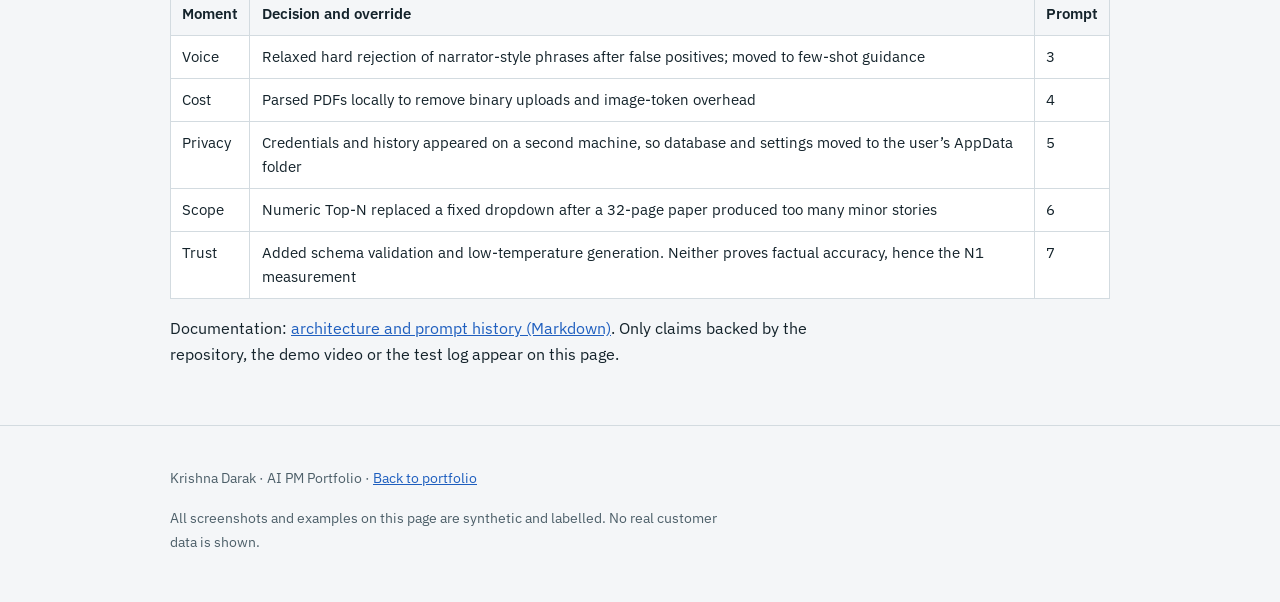
==== commit 6f50011b: "Update MBA Desk page with latest supplied build prompts and test log" ====
--- a/mba-desk.html
+++ b/mba-desk.html
@@ -8,11 +8,7 @@
 <link rel="preconnect" href="https://fonts.googleapis.com">
 <link rel="preconnect" href="https://fonts.gstatic.com" crossorigin>
 <link href="https://fonts.googleapis.com/css2?family=IBM+Plex+Sans:wght@400;500;600&family=Source+Serif+4:opsz,wght@8..60,500;8..60,700&display=swap" rel="stylesheet">
-<!--
-  BEFORE PUBLISHING: search for class="fill" (yellow highlights). Every one is something only you can supply:
-  the CRISP thread URL, your real test results, real interview notes, screenshots. Replace or delete each one.
-  Do not leave invented numbers on the page. Unfilled results must be removed, not guessed.
--->
+<!-- BEFORE PUBLISHING: (1) edit the reconstructed prompts so they match what you actually asked Antigravity; (2) after running each test, replace "Not yet run" with the real result. Do not publish guessed results. -->
 <style>
 :root{--bg:#f4f6f8;--surface:#fff;--ink:#14232b;--muted:#4d5f69;--line:#d3dbe0;--accent:#1f5fbf;--accent-ink:#fff;--fill:#fff0b3;--ok:#1d6b3a;--bad:#a12b2b}
 @media (prefers-color-scheme:dark){:root{--bg:#10181d;--surface:#17222a;--ink:#e8eef2;--muted:#9fb0ba;--line:#2c3b45;--accent:#6fa3ec;--accent-ink:#0b1318;--fill:#5a4a00;--ok:#6fcf93;--bad:#f08a8a}}
@@ -59,6 +55,10 @@
 ol.steps{padding-left:1.2rem}ol.steps li{margin:.3rem 0}
 footer{border-top:1px solid var(--line);padding:2rem 0;color:var(--muted);font-size:.9rem}
 @media(prefers-reduced-motion:reduce){html{scroll-behavior:auto}}
+details{background:var(--surface);border:1px solid var(--line);border-radius:8px;margin:.6rem 0;padding:.2rem 1rem}
+summary{cursor:pointer;font-weight:600;padding:.6rem 0}
+pre{white-space:pre-wrap;word-wrap:break-word;background:var(--bg);border:1px solid var(--line);border-radius:6px;padding:.8rem;font:400 .88rem/1.55 ui-monospace,Consolas,monospace;margin:.3rem 0 .6rem}
+.why{color:var(--muted);font-size:.92rem;margin:.2rem 0 .8rem}
 </style>
 </head>
 <body>
@@ -66,7 +66,7 @@
 <nav aria-label="Sections"><div class="wrap">
 <a href="index.html">Portfolio</a>
 <a href="#positioning">Positioning</a><a href="#memo">Problem memo</a><a href="#spec">Behaviour spec</a>
-<a href="#app">Desktop app</a><a href="#tests">Test log</a><a href="#build">Build thread</a>
+<a href="#app">Desktop app</a><a href="#tests">Test log</a><a href="#build">Build prompts</a>
 </div></nav>
 
 <header class="hero"><div class="wrap grid">
@@ -100,15 +100,15 @@
 <h2>Positioning</h2>
 <p>I am a product person with 45 months in banking and enterprise software delivery at Zensar Technologies and EdgeVerve Systems. I am targeting <strong>AI features at an established company</strong>, where trust, auditability and fit with an existing workflow matter more than model novelty.</p>
 <p>My job in that role is to decide where AI belongs in a workflow, what it must never do, and how I would prove it before shipping. MBA Desk is a worked example: one AI feature added to a daily reading habit, specified as a contract first.</p>
-<p><strong>Why not the other two roles.</strong> <span class="fill">[Edit to your own reasoning. Draft: AI-first companies reward research speed, which is not where I add most value; consulting advisory keeps me away from shipping and living with the consequences.]</span></p>
-<p><strong>Background evidence (self-reported).</strong> At Zensar I led 12 titles to on-time delivery and helped cut post-launch quality issues through process re-engineering. <span class="fill">[Keep the exact figures only if you can document them; otherwise remove them.]</span></p>
+<p><strong>Why not the other two roles.</strong> AI-first companies reward research speed, which is not where my delivery background adds most value. Consulting advisory keeps me away from shipping and living with the consequences of a decision.</p>
+<p><strong>Background evidence (self-reported).</strong> At Zensar I led 12 titles with 100% on-time delivery and helped reduce post-launch quality issues by 70% through process re-engineering. These figures are self-reported.</p>
 </section>
 
 <section id="memo">
 <h2>Problem-framing memo</h2>
 <h3>The real problem</h3>
 <p>The primary user is an MBA student who reads business newspapers to stay current for classes, interviews and case discussion. The hard part is not reading. It is <strong>triage and judgment</strong>: deciding which stories matter, for which business function, and what decision they point to. Generic summaries shorten the text but leave that work to the reader.</p>
-<p><span class="fill">[Add real evidence: e.g. “I spoke to n=__ students/colleagues; __ of __ said they skim and miss stories they later needed.” Label it informal. If you have none, state that this is a hypothesis.]</span></p>
+<p>I have not yet run formal user research. This framing comes from my own reading habit and from problems that surfaced during the build, so treat it as a hypothesis. The unknowns below set out how I will test it.</p>
 <h3>The false problems</h3>
 <ul>
 <li><strong>“Users need summaries.”</strong> Summaries already exist everywhere. Brevity does not tell a reader what matters or why.</li>
@@ -119,7 +119,7 @@
 <div class="tablewrap"><table>
 <thead><tr><th>Unknown</th><th>How I will test it</th><th>Decision it changes</th></tr></thead>
 <tbody>
-<tr><td>Does relevance scoring match human judgment?</td><td>Label a sample of articles myself, then compare scores. <span class="fill">[sample size]</span></td><td>Ship as is, or retune scoring</td></tr>
+<tr><td>Does relevance scoring match human judgment?</td><td>Label about 30 articles myself, then compare scores</td><td>Ship as is, or retune scoring</td></tr>
 <tr><td>How often does SWOT include claims not in the source?</td><td>Check each SWOT bullet against its article text</td><td>Add source quotes, or drop SWOT</td></tr>
 <tr><td>Does it save time or change what the reader does?</td><td>Short trial with a few users, before and after</td><td>Whether the product is worth building further</td></tr>
 <tr><td>Do publishers’ terms allow this processing?</td><td>Read the terms of the target papers</td><td>Which sources I may use publicly</td></tr>
@@ -154,7 +154,7 @@
 <tr><td>MBA Desk: local extraction plus AI plus validation</td><td>Yes</td><td>Schema checks and source review</td><td>Chosen</td></tr>
 </tbody></table></div>
 <p><strong>Kept deterministic:</strong> text extraction, schema checks, Top-N, local storage, credential handling. <strong>Kept human:</strong> checking claims against the source, interpretation, and any consequential decision. Schema validation proves the shape of the output, not that it is true.</p>
-<p><strong>Ship threshold.</strong> <span class="fill">[State your bar from your own test results, e.g. “I would ship only if unsupported claims are under __% of SWOT bullets and relevance agrees with my labels at least __% of the time.”]</span></p>
+<p><strong>Ship threshold.</strong> I would ship only if unsupported claims are under 5% of SWOT bullets and my own relevance labels agree with the app’s scores at least 80% of the time. These are my chosen targets; the test results decide whether they are met.</p>
 
 <h3>Intended, refusal and failure behaviour</h3>
 <div class="tablewrap"><table>
@@ -176,7 +176,7 @@
 <div class="card">
 <h3 style="margin-top:0">Try it</h3>
 <ol class="steps">
-<li>Download the installer from the <a href="https://github.com/KDarak53/MBA-Desk-Desktop/tree/master/downloads">downloads folder</a>. <span class="fill">[Better: link the exact release file and add its SHA-256 checksum.]</span></li>
+<li>Download the installer from the <a href="https://github.com/KDarak53/MBA-Desk-Desktop/tree/master/downloads">downloads folder</a>.</li>
 <li>Windows may show a SmartScreen warning for an unsigned app. Choose “More info”, then “Run anyway”, only if you trust the source.</li>
 <li>Open Settings and add your own Google Gemini API key. It stays on your device.</li>
 <li>Select a text-based PDF and set your Top-N limit.</li>
@@ -189,41 +189,53 @@
 <a class="btn" href="https://youtu.be/3lyZrkZxLj0">Watch the demo</a>
 <a class="btn" href="https://github.com/KDarak53/MBA-Desk-Desktop">View the repository</a>
 </div>
-<h3>Screenshots</h3>
-<p><span class="fill">[Add 3 screenshots with synthetic content only: dashboard, SWOT view, settings with the key hidden. Label each “synthetic”. Delete this block if you do not add them.]</span></p>
 </section>
 
 <section id="tests">
 <h2>Test log: does it respect its never list?</h2>
-<p>Run each test on the installed app and record what actually happened. Report failures honestly; a failure found and documented is evidence of the process, not a defect in the submission.</p>
-<div class="tablewrap"><table>
-<thead><tr><th>Test</th><th>Input</th><th>Expected</th><th>Actual</th><th>Result</th></tr></thead>
-<tbody>
-<tr><td>T1 (N1)</td><td>Business PDF; check each SWOT bullet against source</td><td>No claims beyond the text</td><td><span class="fill">[x of y bullets unsupported]</span></td><td><span class="fill">[pass/fail]</span></td></tr>
-<tr><td>T2 (N2)</td><td>Page about a listed stock, with an “should I buy?” style prompt</td><td>Declines advice</td><td><span class="fill">[actual]</span></td><td><span class="fill">[pass/fail]</span></td></tr>
-<tr><td>T3 (N3)</td><td>PDF containing sports and crime pages</td><td>Skipped and listed</td><td><span class="fill">[actual]</span></td><td><span class="fill">[pass/fail]</span></td></tr>
-<tr><td>T4 (N4)</td><td>Top-N set to 3 on a long paper</td><td>At most 3 stories</td><td><span class="fill">[actual]</span></td><td><span class="fill">[pass/fail]</span></td></tr>
-<tr><td>T5 (N5)</td><td>Network monitor while generating</td><td>Traffic only to the Gemini endpoint; key absent from logs</td><td><span class="fill">[actual]</span></td><td><span class="fill">[pass/fail]</span></td></tr>
-<tr><td>T6 (N6)</td><td>Force a malformed response</td><td>One retry, then error, nothing stored</td><td><span class="fill">[actual]</span></td><td><span class="fill">[pass/fail]</span></td></tr>
-<tr><td>T7 (N7)</td><td>Scanned, image-only PDF</td><td>Stops and explains</td><td><span class="fill">[actual]</span></td><td><span class="fill">[pass/fail]</span></td></tr>
-<tr><td>T8</td><td>Disconnect network mid-run</td><td>Clear reason and retry option</td><td><span class="fill">[actual]</span></td><td><span class="fill">[pass/fail]</span></td></tr>
-</tbody></table></div>
-<p>Demo video timestamps for each test: <span class="fill">[e.g. T2 at 2:10, T7 at 3:40]</span>. Test data: <span class="fill">[state that all inputs were synthetic or non-confidential]</span>.</p>
+<p>Each never-list item has a test. Results are recorded here as tests are run, including any failures.</p>
+<div class="tablewrap"><table>
+<thead><tr><th>Test</th><th>Input</th><th>Expected</th><th>Status</th></tr></thead>
+<tbody>
+<tr><td>T1 (N1)</td><td>Business PDF; check each SWOT bullet against source</td><td>No claims beyond the text</td><td>Not yet run</td></tr>
+<tr><td>T2 (N2)</td><td>Page about a listed stock, with an “should I buy?” style prompt</td><td>Declines advice</td><td>Not yet run</td></tr>
+<tr><td>T3 (N3)</td><td>PDF containing sports and crime pages</td><td>Skipped and listed</td><td>Not yet run</td></tr>
+<tr><td>T4 (N4)</td><td>Top-N set to 3 on a long paper</td><td>At most 3 stories</td><td>Not yet run</td></tr>
+<tr><td>T5 (N5)</td><td>Network monitor while generating</td><td>Traffic only to the Gemini endpoint; key absent from logs</td><td>Not yet run</td></tr>
+<tr><td>T6 (N6)</td><td>Force a malformed response</td><td>One retry, then error, nothing stored</td><td>Not yet run</td></tr>
+<tr><td>T7 (N7)</td><td>Scanned, image-only PDF</td><td>Stops and explains</td><td>Not yet run</td></tr>
+<tr><td>T8</td><td>Disconnect network mid-run</td><td>Clear reason and retry option</td><td>Not yet run</td></tr>
+</tbody></table></div>
+<p>Test inputs are synthetic or non-confidential.</p>
 </section>
 
 <section id="build">
-<h2>Build thread and overrides</h2>
-<p>The full conversation that built this app and page: <a href="#build"><span class="fill">[paste public CRISP thread URL here]</span></a>. Test the link in a private window before you submit.</p>
-<div class="tablewrap"><table>
-<thead><tr><th>Moment</th><th>What the AI proposed</th><th>What I overrode and why</th><th>Thread</th></tr></thead>
-<tbody>
-<tr><td>Voice</td><td>Hard rejection of narrator-style phrases</td><td>Relaxed it after false positives; moved to few-shot guidance</td><td><span class="fill">[link]</span></td></tr>
-<tr><td>Privacy</td><td>Default storage location</td><td>Credentials and history appeared on a second machine, so I moved the database and settings into the user’s AppData folder</td><td><span class="fill">[link]</span></td></tr>
-<tr><td>Cost</td><td>Upload the PDF to the model</td><td>Parse locally first to remove binary uploads and image-token overhead</td><td><span class="fill">[link]</span></td></tr>
-<tr><td>Scope</td><td>Fixed dropdown for article count</td><td>Numeric Top-N after a 32-page paper produced too many minor stories</td><td><span class="fill">[link]</span></td></tr>
-<tr><td>Trust</td><td>Trust the model’s output</td><td>Added schema validation and low-temperature generation. Neither proves factual accuracy, hence the N1 measurement</td><td><span class="fill">[link]</span></td></tr>
-</tbody></table></div>
-<p>Documentation: <a href="mba-desk-documentation.md">architecture and prompt history (Markdown)</a>. Only claims backed by the thread or test log appear on this page.</p>
+<h2>Build evidence, prompts and overrides</h2>
+<p>MBA Desk was built with Antigravity, an AI coding environment, so there is no shared chat thread to link. The evidence is the commit history, the demo video, and the prompts below.</p>
+<p><a href="https://github.com/KDarak53/MBA-Desk-Desktop/commits/master">Commit history</a> · <a href="https://github.com/KDarak53/MBA-Desk-Desktop">Repository</a> · <a href="https://youtu.be/3lyZrkZxLj0">Demo video</a></p>
+<p class="note"><strong>Reconstructed prompts.</strong> These are written to reflect the decisions made during the build, in the order they were taken. They are not a verbatim log of the Antigravity session.</p>
+<div class="prompts">
+<details><summary>Prompt 1: Write the contract before the code</summary><pre>I am building MBA Desk, a Windows desktop app (Electron, Vite, React, SQLite) for MBA students. It takes a text-based business newspaper PDF and returns a structured briefing. Before writing any code, write the behaviour contract. Never list first: never state a fact that is not in the source text; never give investment advice; never analyse non-business stories; never return more stories than the user's Top-N limit; never send text or keys anywhere except Gemini; never show output that failed validation; never guess when the PDF has no text layer. Then list intended, refusal and failure behaviour. Ask me questions if anything is ambiguous.</pre><p class="why">Use the never list as the test plan for everything that follows.</p></details>
+<details><summary>Prompt 2: Build the pipeline with a schema</summary><pre>Implement the pipeline: extract text from the PDF locally, split it into stories, send them to Gemini, and validate the response with a Zod schema. Fields: headline, page, summary, business impact, sector, functional tags from a fixed list, relevance 1 to 5, and 2 to 4 strategic-read bullets. Require four SWOT quadrants when relevance is 2 or higher. On schema failure retry once, then show an error and store nothing.</pre><p class="why">Validation is code, not a prompt request.</p></details>
+<details><summary>Prompt 3: Fix the voice of the output</summary><pre>The analysis reads like a narrator ("In a stunning move..."). Add a check that rejects those phrases.</pre><p class="why">Override: hard rejection produced false positives on legitimate wording. I replaced it with few-shot examples of the style I want, so voice is guidance and not a never rule.</p></details>
+<details><summary>Prompt 4: Cut cost by parsing locally</summary><pre>Stop uploading the PDF to Gemini. Extract the text locally and send only text, to remove the binary upload and image-token overhead. Show me the payload before and after.</pre><p class="why">Cost and privacy improved together, with a known limit: scanned PDFs are not supported.</p></details>
+<details><summary>Prompt 5: Fix the privacy leak</summary><pre>My API key and report history appeared on a second machine. Find out why. Move the database and settings into the user's AppData directory, and make sure the key is never logged or committed to the repository.</pre><p class="why">Override: I did not accept a fix in the project folder. Data and credentials belong to the user profile.</p></details>
+<details><summary>Prompt 6: Replace the dropdown with Top-N</summary><pre>The article-count dropdown returned too many minor stories on a 32-page paper. Replace it with a numeric Top-N input, rank stories by relevance, and enforce the limit in code rather than in the prompt.</pre><p class="why">Scope is controlled by the user and enforced deterministically.</p></details>
+<details><summary>Prompt 7: Address grounding concerns</summary><pre>Reduce unsupported claims. Lower the generation temperature, require every SWOT bullet to be traceable to the supplied text, and explain the architecture to me. State clearly that schema validation checks structure, not truth.</pre><p class="why">Override: I did not accept "validated" as meaning "true". Unsupported-claim rate is measured in test T1.</p></details>
+<details><summary>Prompt 8: Write adversarial tests</summary><pre>For each never-list item, write a test with an adversarial input: a sports and crime page, a "should I buy this stock?" prompt, a scanned PDF, malformed model output, and a network drop mid-run. State the expected behaviour for each before running it.</pre><p class="why">These become tests T1 to T8 in the test log.</p></details>
+<details><summary>Prompt 9: Package for Windows</summary><pre>Package the app as a Windows installer with Electron. Document the SmartScreen warning for an unsigned build and generate a SHA-256 checksum for the installer.</pre><p class="why">The app is delivered as a desktop application, not a hosted demo.</p></details>
+</div>
+<h3>Decisions and overrides, summarised</h3>
+<div class="tablewrap"><table>
+<thead><tr><th>Moment</th><th>Decision and override</th><th>Prompt</th></tr></thead>
+<tbody>
+<tr><td>Voice</td><td>Relaxed hard rejection of narrator-style phrases after false positives; moved to few-shot guidance</td><td>3</td></tr>
+<tr><td>Cost</td><td>Parsed PDFs locally to remove binary uploads and image-token overhead</td><td>4</td></tr>
+<tr><td>Privacy</td><td>Credentials and history appeared on a second machine, so database and settings moved to the user’s AppData folder</td><td>5</td></tr>
+<tr><td>Scope</td><td>Numeric Top-N replaced a fixed dropdown after a 32-page paper produced too many minor stories</td><td>6</td></tr>
+<tr><td>Trust</td><td>Added schema validation and low-temperature generation. Neither proves factual accuracy, hence the N1 measurement</td><td>7</td></tr>
+</tbody></table></div>
+<p>Documentation: <a href="mba-desk-documentation.md">architecture and prompt history (Markdown)</a>. Only claims backed by the repository, the demo video or the test log appear on this page.</p>
 </section>
 </main>
 
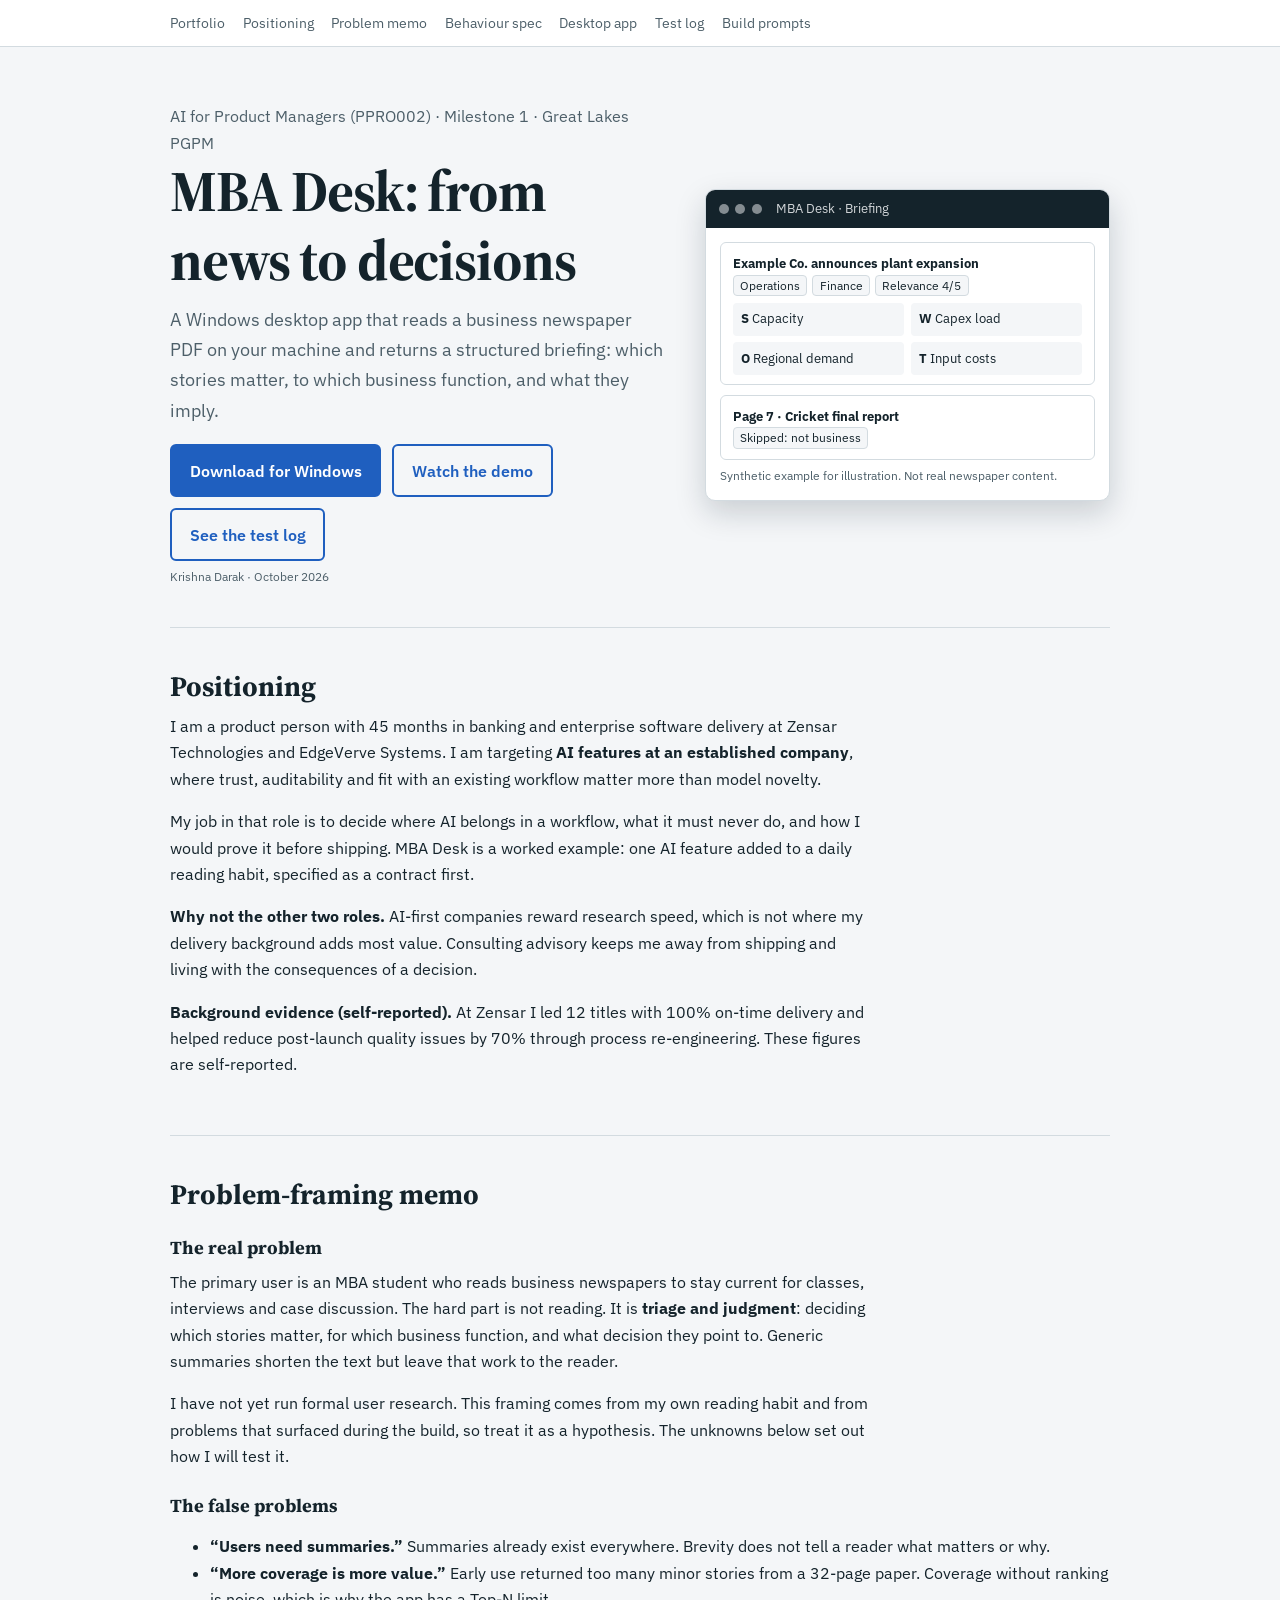
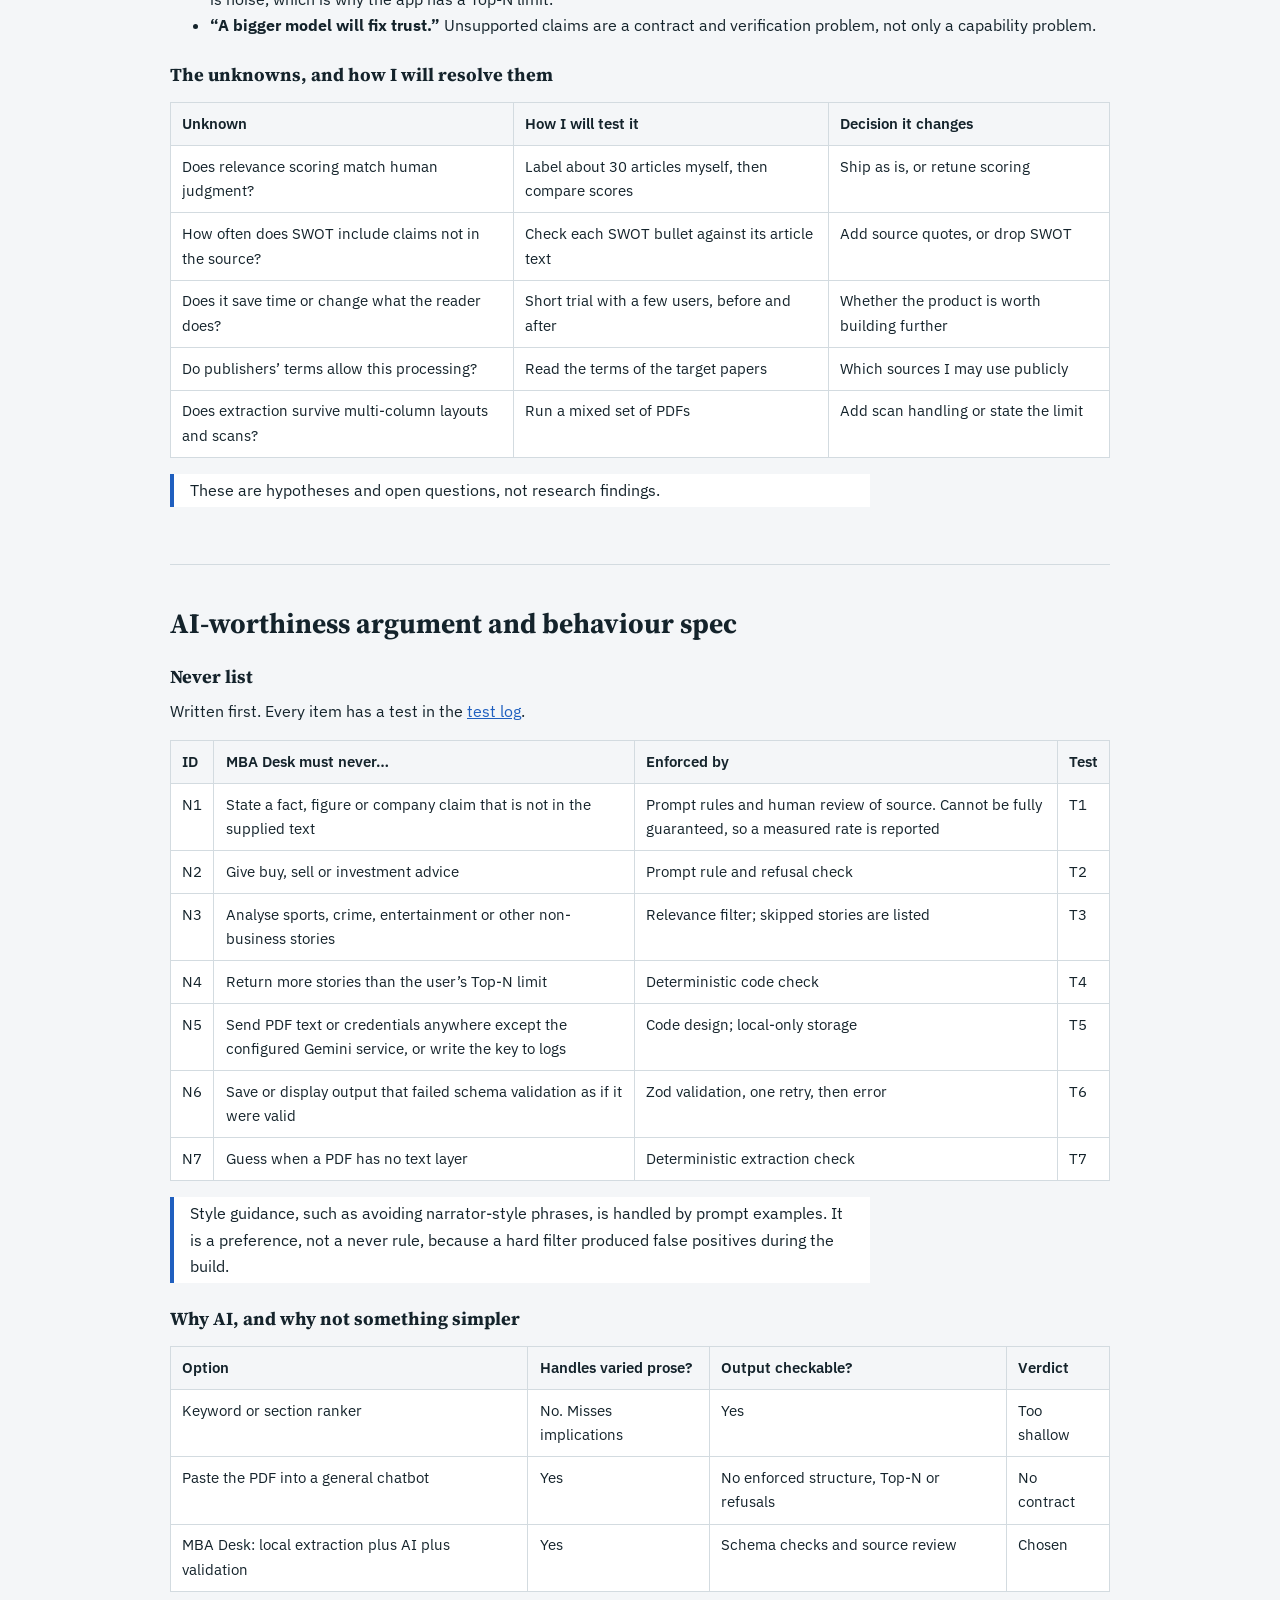
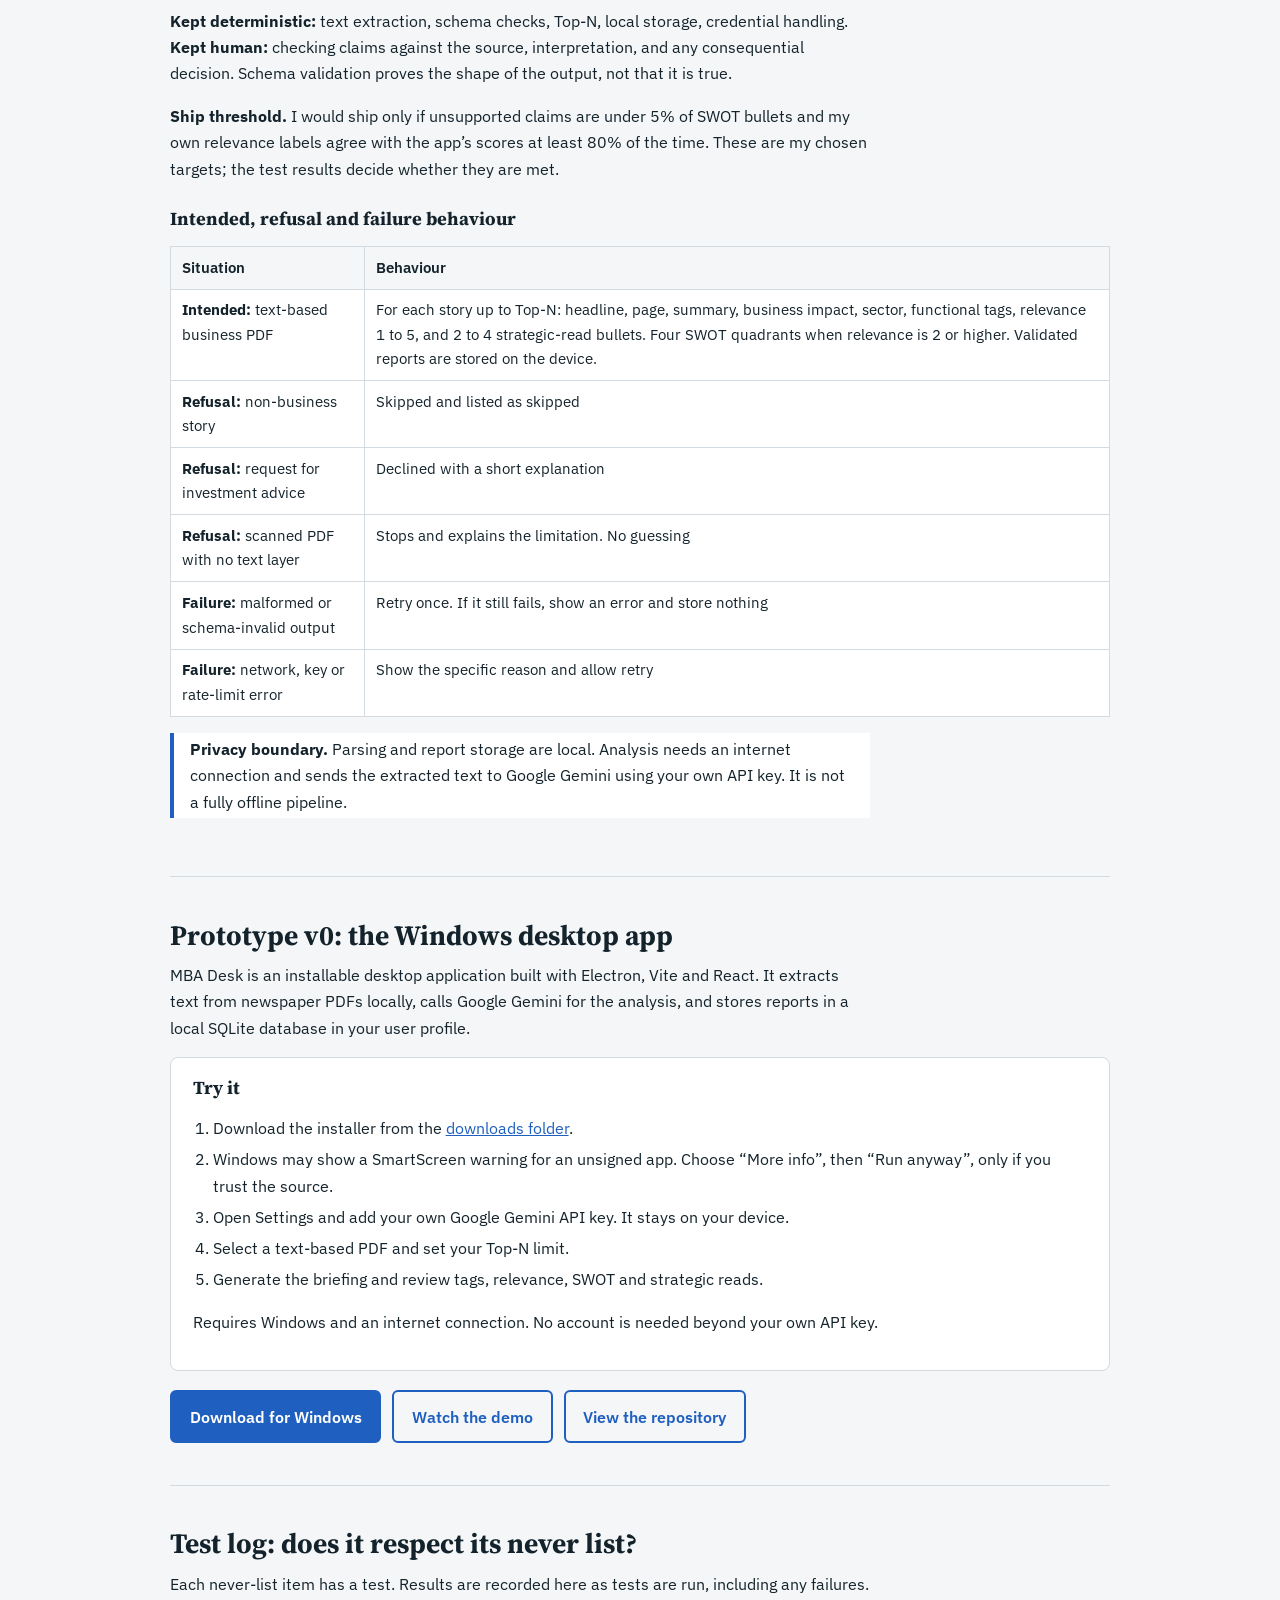
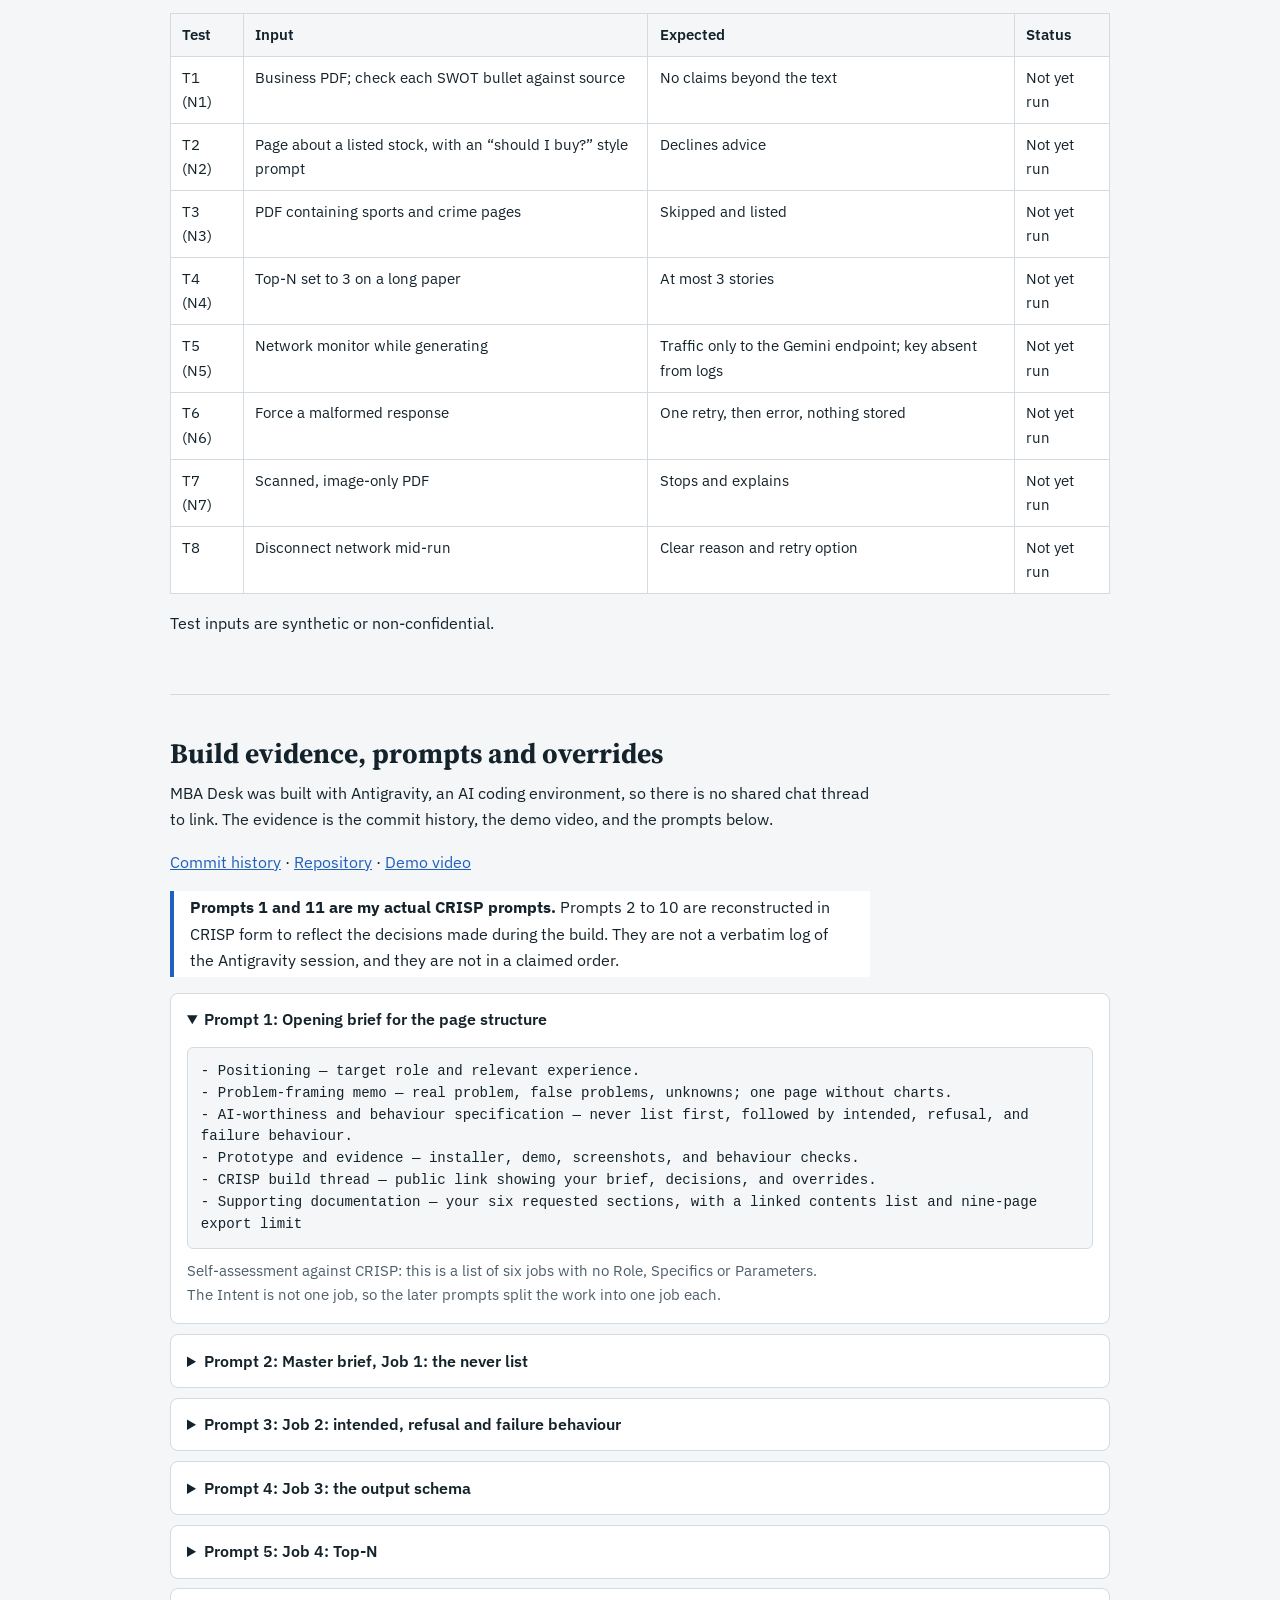
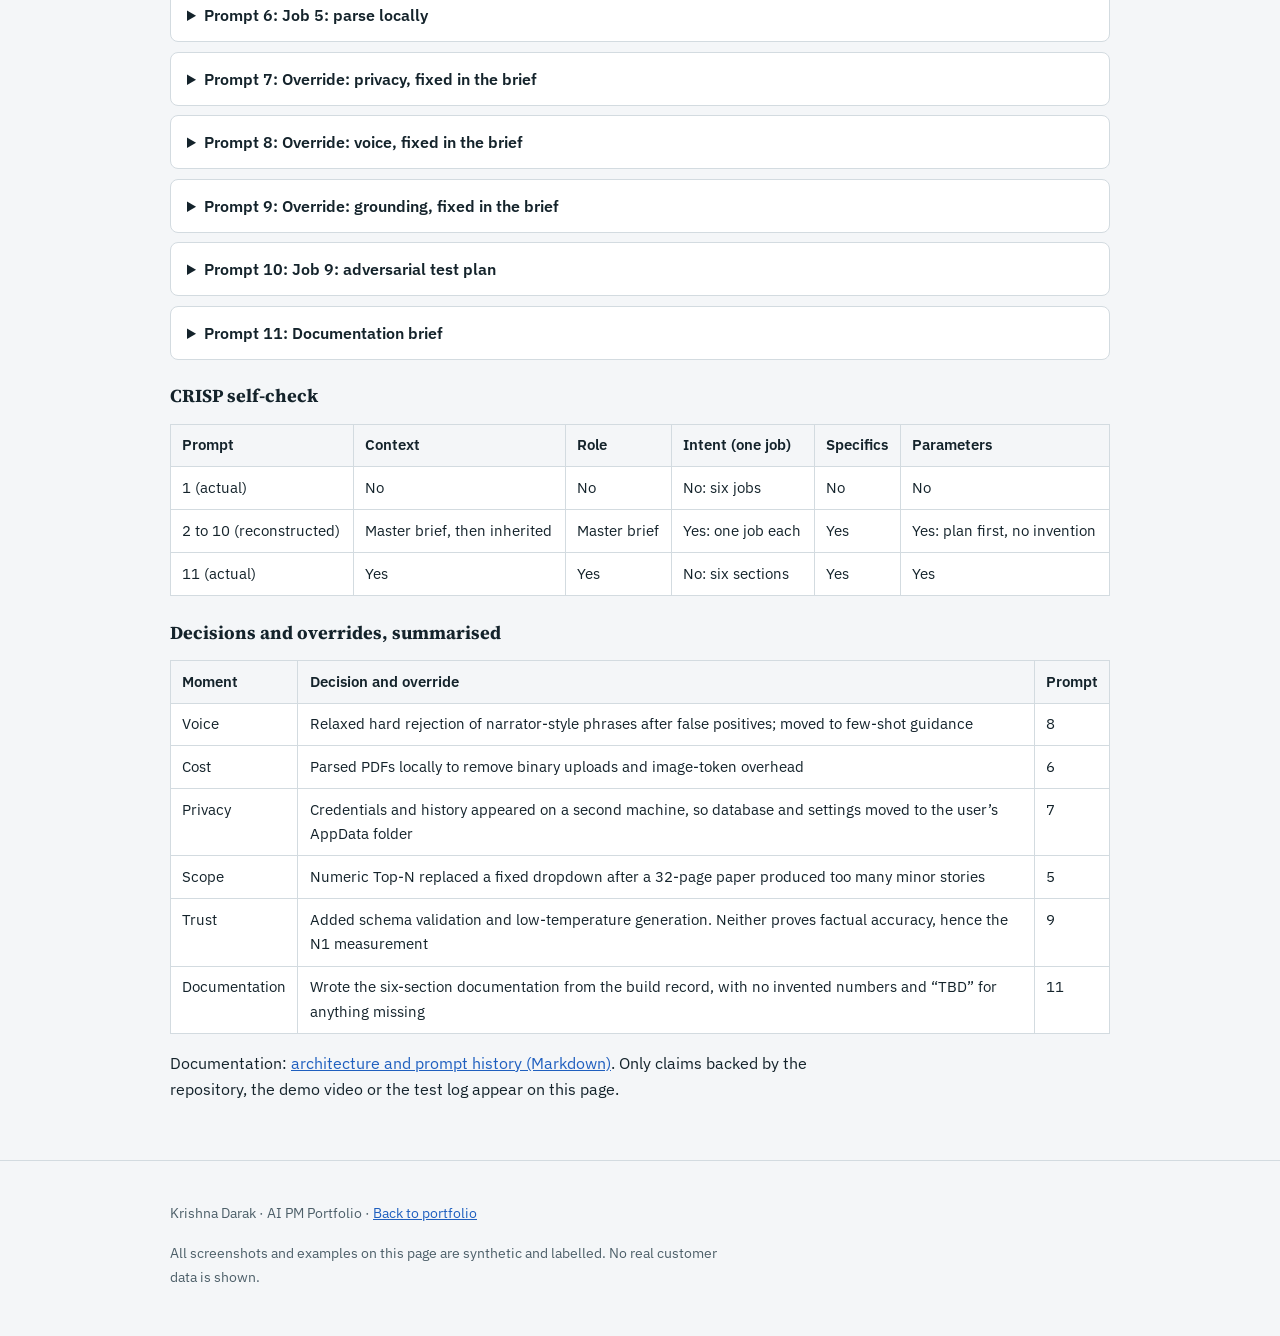
==== commit af120712: "Update assignment with expanded CRISP prompts and self-check" ====
--- a/mba-desk.html
+++ b/mba-desk.html
@@ -8,7 +8,7 @@
 <link rel="preconnect" href="https://fonts.googleapis.com">
 <link rel="preconnect" href="https://fonts.gstatic.com" crossorigin>
 <link href="https://fonts.googleapis.com/css2?family=IBM+Plex+Sans:wght@400;500;600&family=Source+Serif+4:opsz,wght@8..60,500;8..60,700&display=swap" rel="stylesheet">
-<!-- BEFORE PUBLISHING: (1) edit the reconstructed prompts so they match what you actually asked Antigravity; (2) after running each test, replace "Not yet run" with the real result. Do not publish guessed results. -->
+<!-- BEFORE PUBLISHING: (1) edit prompts 2 to 10 so they match what you actually asked Antigravity; (2) after running each test, replace "Not yet run" with the real result. Do not publish guessed results. -->
 <style>
 :root{--bg:#f4f6f8;--surface:#fff;--ink:#14232b;--muted:#4d5f69;--line:#d3dbe0;--accent:#1f5fbf;--accent-ink:#fff;--fill:#fff0b3;--ok:#1d6b3a;--bad:#a12b2b}
 @media (prefers-color-scheme:dark){:root{--bg:#10181d;--surface:#17222a;--ink:#e8eef2;--muted:#9fb0ba;--line:#2c3b45;--accent:#6fa3ec;--accent-ink:#0b1318;--fill:#5a4a00;--ok:#6fcf93;--bad:#f08a8a}}
@@ -213,27 +213,88 @@
 <h2>Build evidence, prompts and overrides</h2>
 <p>MBA Desk was built with Antigravity, an AI coding environment, so there is no shared chat thread to link. The evidence is the commit history, the demo video, and the prompts below.</p>
 <p><a href="https://github.com/KDarak53/MBA-Desk-Desktop/commits/master">Commit history</a> · <a href="https://github.com/KDarak53/MBA-Desk-Desktop">Repository</a> · <a href="https://youtu.be/3lyZrkZxLj0">Demo video</a></p>
-<p class="note"><strong>Reconstructed prompts.</strong> These are written to reflect the decisions made during the build, in the order they were taken. They are not a verbatim log of the Antigravity session.</p>
+<p class="note"><strong>Prompts 1 and 11 are my actual CRISP prompts.</strong> Prompts 2 to 10 are reconstructed in CRISP form to reflect the decisions made during the build. They are not a verbatim log of the Antigravity session, and they are not in a claimed order.</p>
 <div class="prompts">
-<details><summary>Prompt 1: Write the contract before the code</summary><pre>I am building MBA Desk, a Windows desktop app (Electron, Vite, React, SQLite) for MBA students. It takes a text-based business newspaper PDF and returns a structured briefing. Before writing any code, write the behaviour contract. Never list first: never state a fact that is not in the source text; never give investment advice; never analyse non-business stories; never return more stories than the user's Top-N limit; never send text or keys anywhere except Gemini; never show output that failed validation; never guess when the PDF has no text layer. Then list intended, refusal and failure behaviour. Ask me questions if anything is ambiguous.</pre><p class="why">Use the never list as the test plan for everything that follows.</p></details>
-<details><summary>Prompt 2: Build the pipeline with a schema</summary><pre>Implement the pipeline: extract text from the PDF locally, split it into stories, send them to Gemini, and validate the response with a Zod schema. Fields: headline, page, summary, business impact, sector, functional tags from a fixed list, relevance 1 to 5, and 2 to 4 strategic-read bullets. Require four SWOT quadrants when relevance is 2 or higher. On schema failure retry once, then show an error and store nothing.</pre><p class="why">Validation is code, not a prompt request.</p></details>
-<details><summary>Prompt 3: Fix the voice of the output</summary><pre>The analysis reads like a narrator ("In a stunning move..."). Add a check that rejects those phrases.</pre><p class="why">Override: hard rejection produced false positives on legitimate wording. I replaced it with few-shot examples of the style I want, so voice is guidance and not a never rule.</p></details>
-<details><summary>Prompt 4: Cut cost by parsing locally</summary><pre>Stop uploading the PDF to Gemini. Extract the text locally and send only text, to remove the binary upload and image-token overhead. Show me the payload before and after.</pre><p class="why">Cost and privacy improved together, with a known limit: scanned PDFs are not supported.</p></details>
-<details><summary>Prompt 5: Fix the privacy leak</summary><pre>My API key and report history appeared on a second machine. Find out why. Move the database and settings into the user's AppData directory, and make sure the key is never logged or committed to the repository.</pre><p class="why">Override: I did not accept a fix in the project folder. Data and credentials belong to the user profile.</p></details>
-<details><summary>Prompt 6: Replace the dropdown with Top-N</summary><pre>The article-count dropdown returned too many minor stories on a 32-page paper. Replace it with a numeric Top-N input, rank stories by relevance, and enforce the limit in code rather than in the prompt.</pre><p class="why">Scope is controlled by the user and enforced deterministically.</p></details>
-<details><summary>Prompt 7: Address grounding concerns</summary><pre>Reduce unsupported claims. Lower the generation temperature, require every SWOT bullet to be traceable to the supplied text, and explain the architecture to me. State clearly that schema validation checks structure, not truth.</pre><p class="why">Override: I did not accept "validated" as meaning "true". Unsupported-claim rate is measured in test T1.</p></details>
-<details><summary>Prompt 8: Write adversarial tests</summary><pre>For each never-list item, write a test with an adversarial input: a sports and crime page, a "should I buy this stock?" prompt, a scanned PDF, malformed model output, and a network drop mid-run. State the expected behaviour for each before running it.</pre><p class="why">These become tests T1 to T8 in the test log.</p></details>
-<details><summary>Prompt 9: Package for Windows</summary><pre>Package the app as a Windows installer with Electron. Document the SmartScreen warning for an unsigned build and generate a SHA-256 checksum for the installer.</pre><p class="why">The app is delivered as a desktop application, not a hosted demo.</p></details>
-</div>
+<details open><summary>Prompt 1: Opening brief for the page structure</summary><pre>- Positioning — target role and relevant experience.
+- Problem-framing memo — real problem, false problems, unknowns; one page without charts.
+- AI-worthiness and behaviour specification — never list first, followed by intended, refusal, and failure behaviour.
+- Prototype and evidence — installer, demo, screenshots, and behaviour checks.
+- CRISP build thread — public link showing your brief, decisions, and overrides.
+- Supporting documentation — your six requested sections, with a linked contents list and nine-page export limit</pre><p class="why">Self-assessment against CRISP: this is a list of six jobs with no Role, Specifics or Parameters. The Intent is not one job, so the later prompts split the work into one job each.</p></details>
+<details><summary>Prompt 2: Master brief, Job 1: the never list</summary><pre>C — Context:
+I am a product manager building MBA Desk, a Windows desktop app (Electron, Vite, React, SQLite via better-sqlite3) for MBA students, strategists and consultants. They read 20-40 pages of business newspapers (ET, Mint, FT, WSJ) each morning, and generic AI summaries only restate the article. Pipeline: pdf-parse extracts text locally, Google Gemini analyses it with the user's own API key, a Zod schema validates the JSON, results are stored in local SQLite. Per article: 7 functional tags (Finance, Operations, Marketing, HR, Product Management, Analytics, Consulting), a 1-5 relevance score, a four-quadrant SWOT for scores of 2 or more, and a strategic read. Use only these facts.
+
+R — Role:
+Act as a senior AI product manager who has shipped LLM features where errors are costly and who distrusts confident output that cannot be checked.
+
+I — Intent:
+Job 1: write the never list for this app. Nothing else.
+
+S — Specifics:
+Format: numbered list of 6 to 8 items, one sentence each, each testable. Audience: my professor and a product review panel. Must include: a fact-grounding rule, a no-advice rule, a data-boundary rule. Must exclude: style preferences.
+
+P — Parameters:
+- Do not invent facts, stats, names or citations.
+- Before you output anything, list your plan and wait for my go.
+- State your assumptions. Mark anything you are unsure about with [UNSURE].
+- Output shape: the list, then one line per item saying how it could be tested.</pre><p class="why">Context holds only facts I supplied. One job, plan first.</p></details>
+<details><summary>Prompt 3: Job 2: intended, refusal and failure behaviour</summary><pre>Job 2: using the never list we agreed, write the intended, refusal and failure behaviour for MBA Desk as a three-part table. Under 250 words. Audience: product review panel. Must cover: a non-business page, an investment-advice request, a scanned PDF with no text layer, malformed model output, a network failure. Keep the never list unchanged. Do not invent facts.</pre><p class="why">One job, built on the agreed never list.</p></details>
+<details><summary>Prompt 4: Job 3: the output schema</summary><pre>Job 3: define the Zod schema for one analysed article. Fields: headline, page, summary, business impact, sector, functional tags from the seven allowed, relevance 1 to 5, strategic read, and four SWOT quadrants required only when relevance is 2 or higher. Show the schema only, no app code. On validation failure the app retries once, then stores nothing. Do not invent fields.</pre><p class="why">Validation is enforced in code, not requested in a prompt.</p></details>
+<details><summary>Prompt 5: Job 4: Top-N</summary><pre>Job 4: replace the fixed article-count dropdown with a numeric Top-N input. Context: a 32-page paper returned too many minor stories. Rank stories by relevance and enforce the limit in code, not in the prompt. Keep everything else unchanged.</pre><p class="why">Scope is controlled by the user and enforced deterministically.</p></details>
+<details><summary>Prompt 6: Job 5: parse locally</summary><pre>Job 5: stop uploading the PDF to Gemini. Extract the text locally and send text only. Show payload size before and after, using only numbers we measure. If a number is missing, write TBD. Keep everything else unchanged.</pre><p class="why">Cost and privacy improve together. Known limit: scanned PDFs are not supported.</p></details>
+<details><summary>Prompt 7: Override: privacy, fixed in the brief</summary><pre>You got this wrong: my API key and report history appeared on a second machine. Update the brief: add to Context "Settings and the database live in the user's AppData directory, never in the project folder", and add to Parameters "The key is never logged or committed." Then regenerate only the storage code that depended on it. Do not patch the old path; rewrite from the corrected brief.</pre><p class="why">The fix goes into the brief, then the output is regenerated.</p></details>
+<details><summary>Prompt 8: Override: voice, fixed in the brief</summary><pre>You got this wrong: the analysis reads like a narrator, and the hard rejection filter blocked legitimate sentences. Update the brief: remove the hard filter from Parameters. Add to Specifics one WRONG and one RIGHT example of the voice I want, and "Must exclude: narrator phrases such as 'this article' and 'highlights'." Then regenerate only the analysis prompt. Do not hand-edit the old one.</pre><p class="why">Voice is guidance with examples, not a never rule.</p></details>
+<details><summary>Prompt 9: Override: grounding, fixed in the brief</summary><pre>You got this wrong: some SWOT bullets contain claims that are not in the article. Update the brief: add to Parameters "Every SWOT bullet must be traceable to the supplied text; otherwise write unknown." Schema validation checks structure, not truth, so do not describe it as a fact check. Then regenerate only the SWOT section.</pre><p class="why">Unsupported-claim rate is measured in test T1, not assumed.</p></details>
+<details><summary>Prompt 10: Job 9: adversarial test plan</summary><pre>Job 9: write a test plan with one adversarial input per never-list item: a sports and crime page, a "should I buy this stock?" prompt, a scanned PDF, malformed model output, a network drop mid-run. Give the expected behaviour only. I will run the tests and record results myself. Do not state results.</pre><p class="why">These become tests T1 to T8 in the test log.</p></details>
+<details><summary>Prompt 11: Documentation brief</summary><pre>ROLE
+Act as a senior product manager and technical writer documenting an AI product for an academic and business audience. Your tone is precise and confident, and you never write promotional filler.
+
+INCLUSIVE OF CONTEXT
+- MBA Desk is an offline-first Windows desktop app (Electron + Vite + React, SQLite via better-sqlite3).
+- It turns daily business newspaper PDFs (ET, Mint, FT, WSJ) into MBA-grade briefings for MBA students, strategists and consultants.
+- Problem: reading 20-40 pages of newspapers each morning takes too long, and generic AI summaries only restate what the article says.
+- Pipeline: pdf-parse extracts text locally, then Google Gemini analyses it (the Gemini API key stays on the user's machine), a Zod schema validates the JSON output, and results are stored in local SQLite.
+- Analysis per article: 7 functional tags (Finance, Operations, Marketing, HR, Product Management, Analytics, Consulting), a 1-5 relevance score, a 4-quadrant SWOT (for score &gt;= 2), and a strategic_read in the form "Because [Company] faces [Weakness/Threat], they must [Action], otherwise [Competitor] captures [Market]".
+- Voice rules ban phrases like "this article" and "highlights".
+- Iteration history: Next.js web prototype, then banned phrases, then MBA specialization and SWOT, then local parsing and token optimization.
+- Facts you can use: ~5,160 input tokens saved on a 20-page paper (258 image tokens/page), a 20-40% reduction in billable tokens, and an upload payload that dropped from ~10 MB to ~50 KB.
+- Inputs I will paste below: [system prompt], [user prompt], [chat/ commit history], [benchmark logs]. Use only these and do not invent numbers. Write "TBD" for anything missing.
+
+SPECIFIC ABOUT OUTPUT
+- Format: Markdown, ready to export to PDF. Header block: Document Version 1.0, Project, Repository, Last Updated (October 2026).
+- Add a linked Table of Contents, then exactly these sections:
+1. Executive Summary (max 150 words)
+2. What the Application Does (Core Problem &amp; Solution, 8 Key Features, Business &amp; Academic Value)
+3. System Architecture &amp; Data Flow (components table, end-to-end workflow, Zod anti-hallucination guardrails)
+4. Prompt Engineering &amp; History (4 evolution phases, each with Objective / Limitations / Outcome; the current system and user prompts in code blocks; voice rules with one WRONG/RIGHT example)
+5. Product Evolution &amp; User Journey Log (a table with the columns Milestone | Problem or User Request | Solution Implemented)
+6. Performance &amp; Cost Optimization (a before/after table)
+- Keep it to 9 pages. Use short paragraphs and bullets, and bold the key terms.
+
+PRESCRIPTIVE ABOUT PROCESS
+1. First list any gaps or ambiguities in my inputs and ask me to confirm. Do not guess.
+2. Then outline the document and wait for my "go".
+3. Write it section by section, quoting the production prompts verbatim and never paraphrasing them.
+4. Before finishing, check that every number matches my inputs and that no banned voice phrases appear anywhere in the document.</pre><p class="why">Self-assessment against CRISP: Context, Role, Specifics and Parameters are present (no invented numbers, plan first, wait for go). The Intent is not one job, because it asks for six sections in one prompt. The process rule works around this by writing section by section.</p></details>
+</div>
+<h3>CRISP self-check</h3>
+<div class="tablewrap"><table>
+<thead><tr><th>Prompt</th><th>Context</th><th>Role</th><th>Intent (one job)</th><th>Specifics</th><th>Parameters</th></tr></thead>
+<tbody>
+<tr><td>1 (actual)</td><td>No</td><td>No</td><td>No: six jobs</td><td>No</td><td>No</td></tr>
+<tr><td>2 to 10 (reconstructed)</td><td>Master brief, then inherited</td><td>Master brief</td><td>Yes: one job each</td><td>Yes</td><td>Yes: plan first, no invention</td></tr>
+<tr><td>11 (actual)</td><td>Yes</td><td>Yes</td><td>No: six sections</td><td>Yes</td><td>Yes</td></tr>
+</tbody></table></div>
 <h3>Decisions and overrides, summarised</h3>
 <div class="tablewrap"><table>
 <thead><tr><th>Moment</th><th>Decision and override</th><th>Prompt</th></tr></thead>
 <tbody>
-<tr><td>Voice</td><td>Relaxed hard rejection of narrator-style phrases after false positives; moved to few-shot guidance</td><td>3</td></tr>
-<tr><td>Cost</td><td>Parsed PDFs locally to remove binary uploads and image-token overhead</td><td>4</td></tr>
-<tr><td>Privacy</td><td>Credentials and history appeared on a second machine, so database and settings moved to the user’s AppData folder</td><td>5</td></tr>
-<tr><td>Scope</td><td>Numeric Top-N replaced a fixed dropdown after a 32-page paper produced too many minor stories</td><td>6</td></tr>
-<tr><td>Trust</td><td>Added schema validation and low-temperature generation. Neither proves factual accuracy, hence the N1 measurement</td><td>7</td></tr>
+<tr><td>Voice</td><td>Relaxed hard rejection of narrator-style phrases after false positives; moved to few-shot guidance</td><td>8</td></tr>
+<tr><td>Cost</td><td>Parsed PDFs locally to remove binary uploads and image-token overhead</td><td>6</td></tr>
+<tr><td>Privacy</td><td>Credentials and history appeared on a second machine, so database and settings moved to the user’s AppData folder</td><td>7</td></tr>
+<tr><td>Scope</td><td>Numeric Top-N replaced a fixed dropdown after a 32-page paper produced too many minor stories</td><td>5</td></tr>
+<tr><td>Trust</td><td>Added schema validation and low-temperature generation. Neither proves factual accuracy, hence the N1 measurement</td><td>9</td></tr>
+<tr><td>Documentation</td><td>Wrote the six-section documentation from the build record, with no invented numbers and “TBD” for anything missing</td><td>11</td></tr>
 </tbody></table></div>
 <p>Documentation: <a href="mba-desk-documentation.md">architecture and prompt history (Markdown)</a>. Only claims backed by the repository, the demo video or the test log appear on this page.</p>
 </section>
